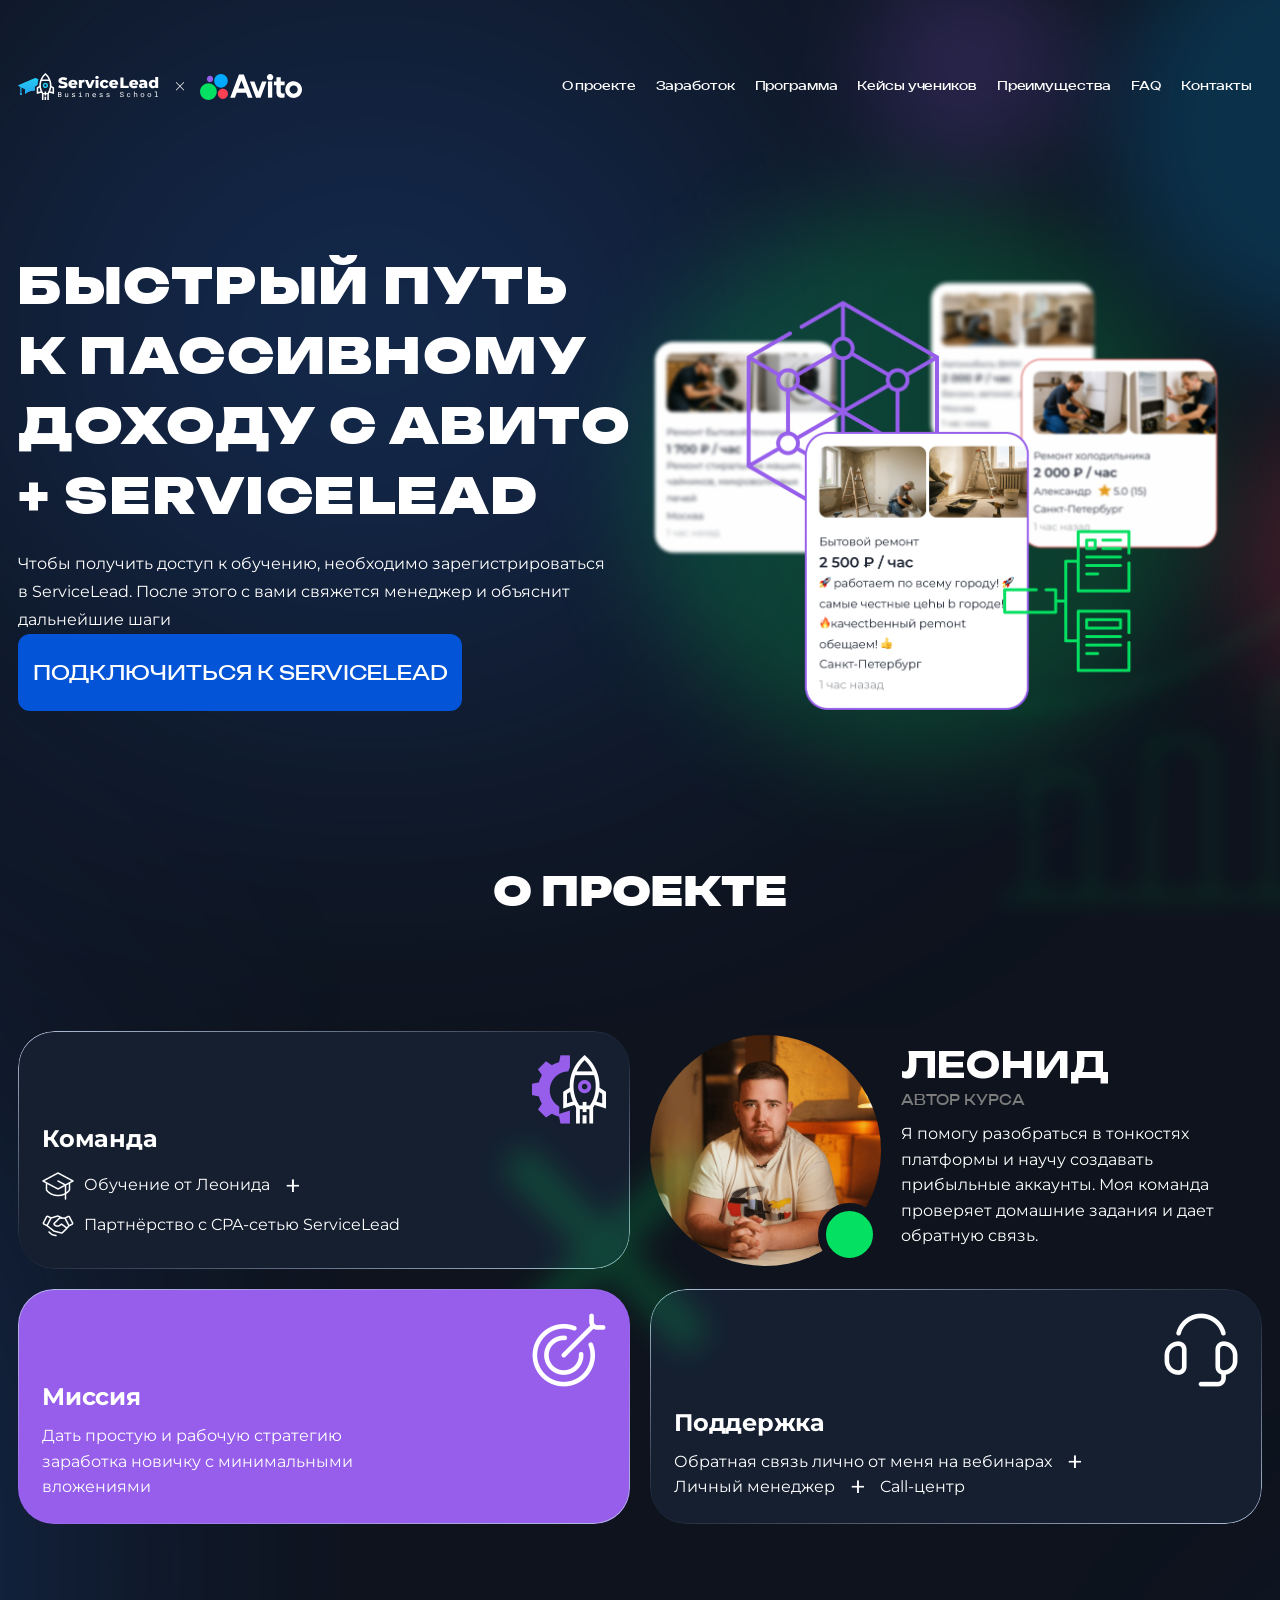
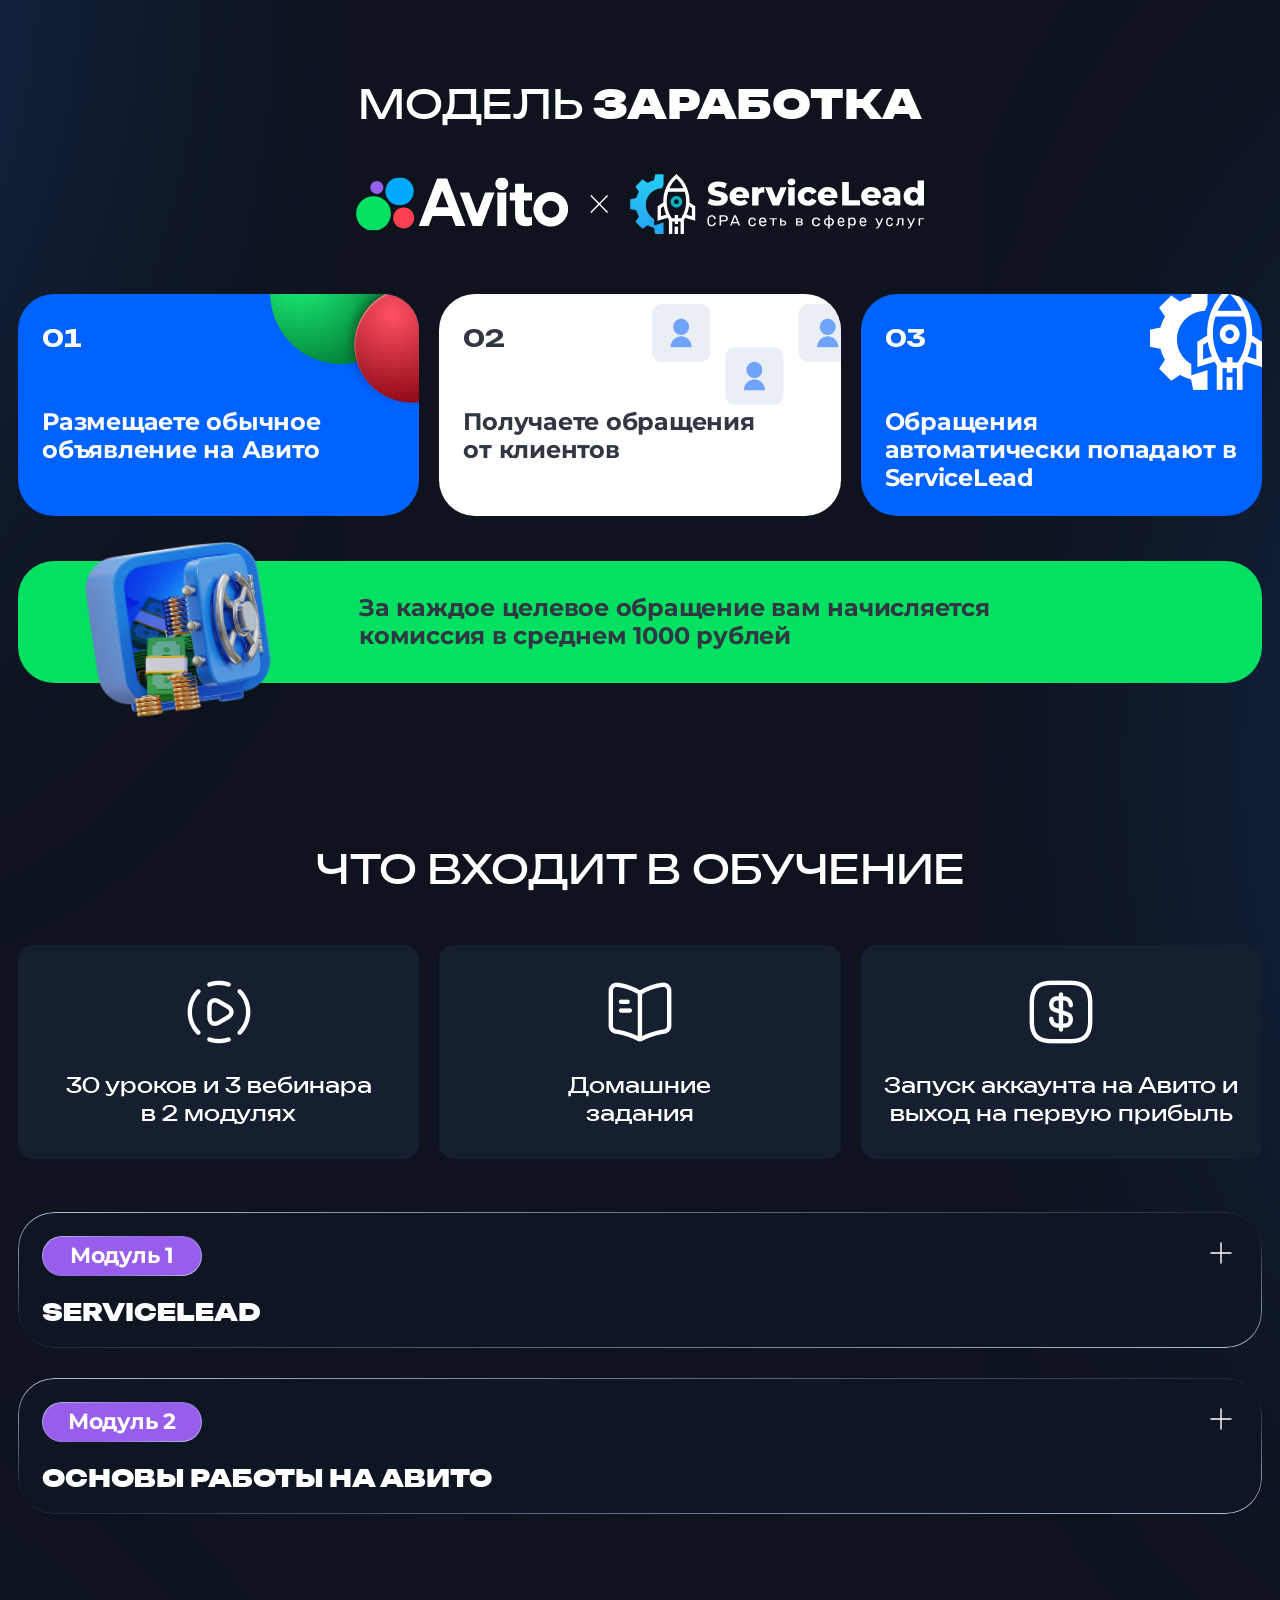
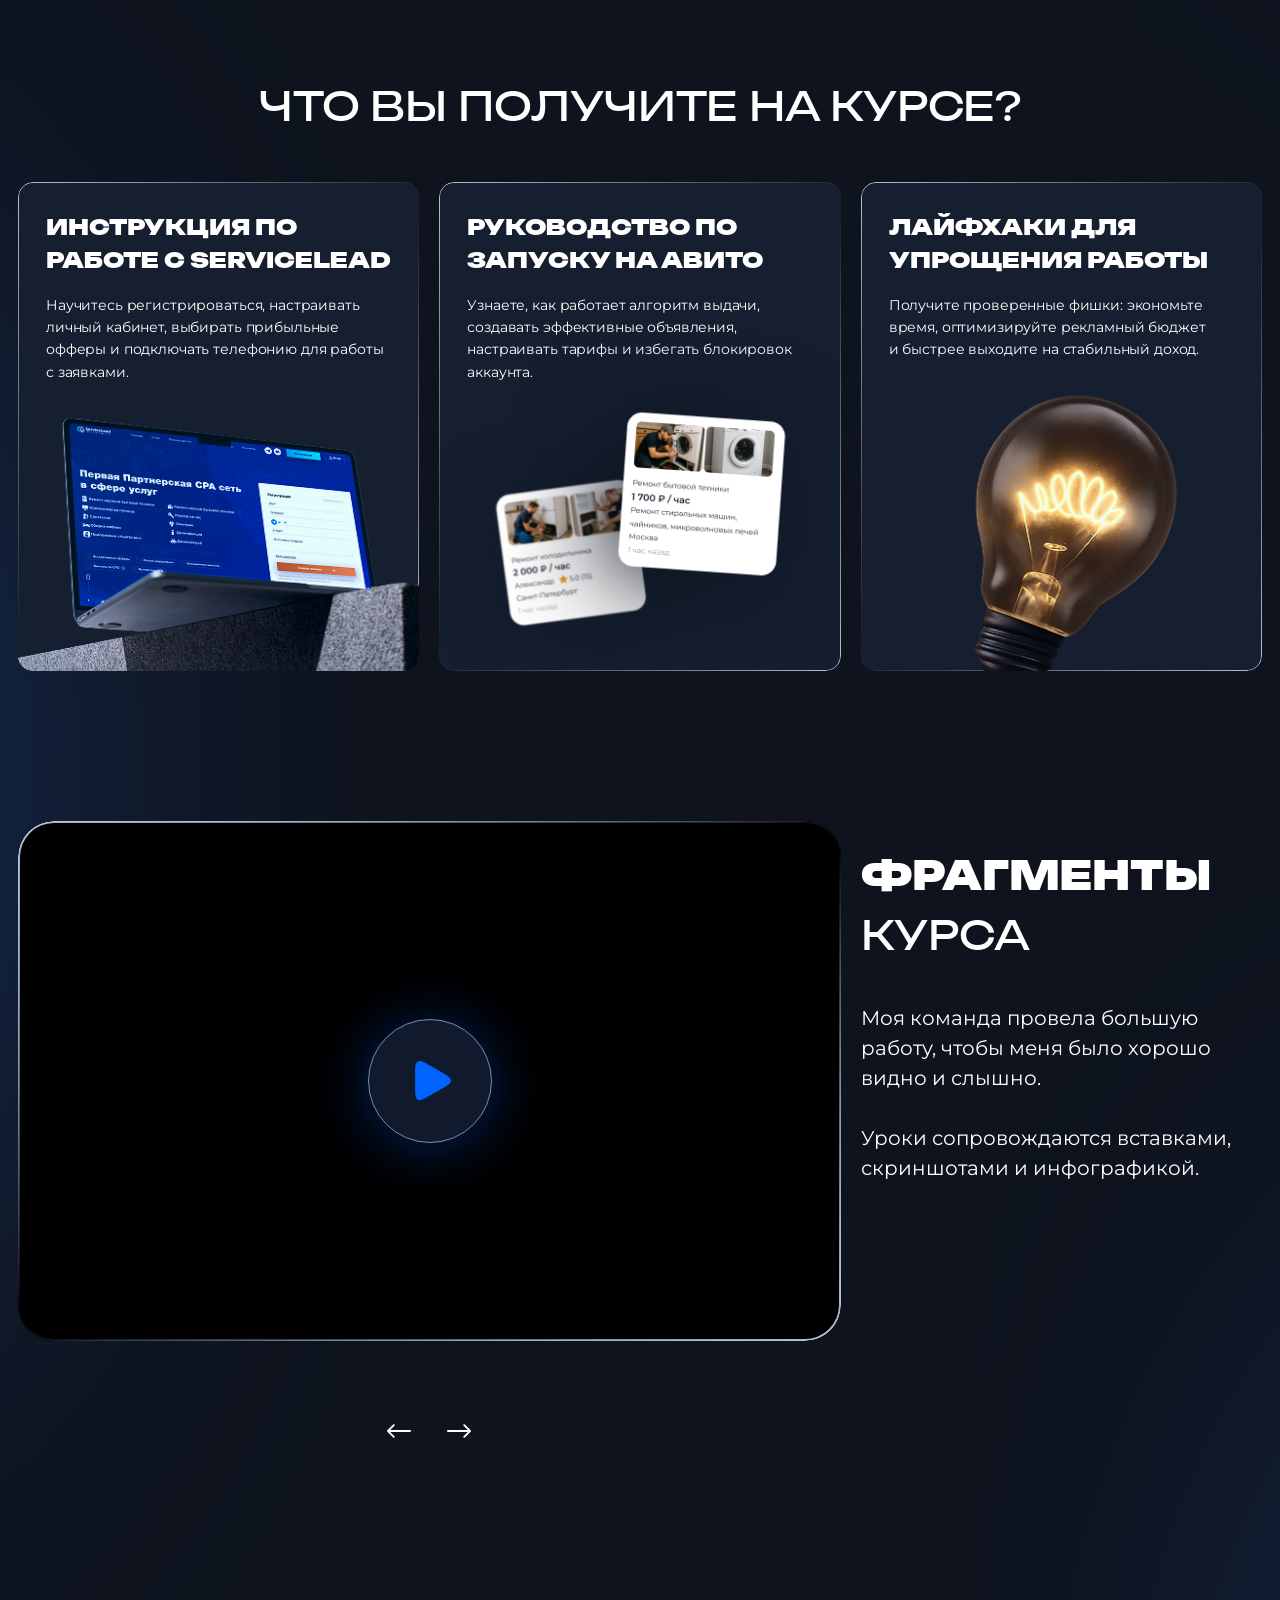
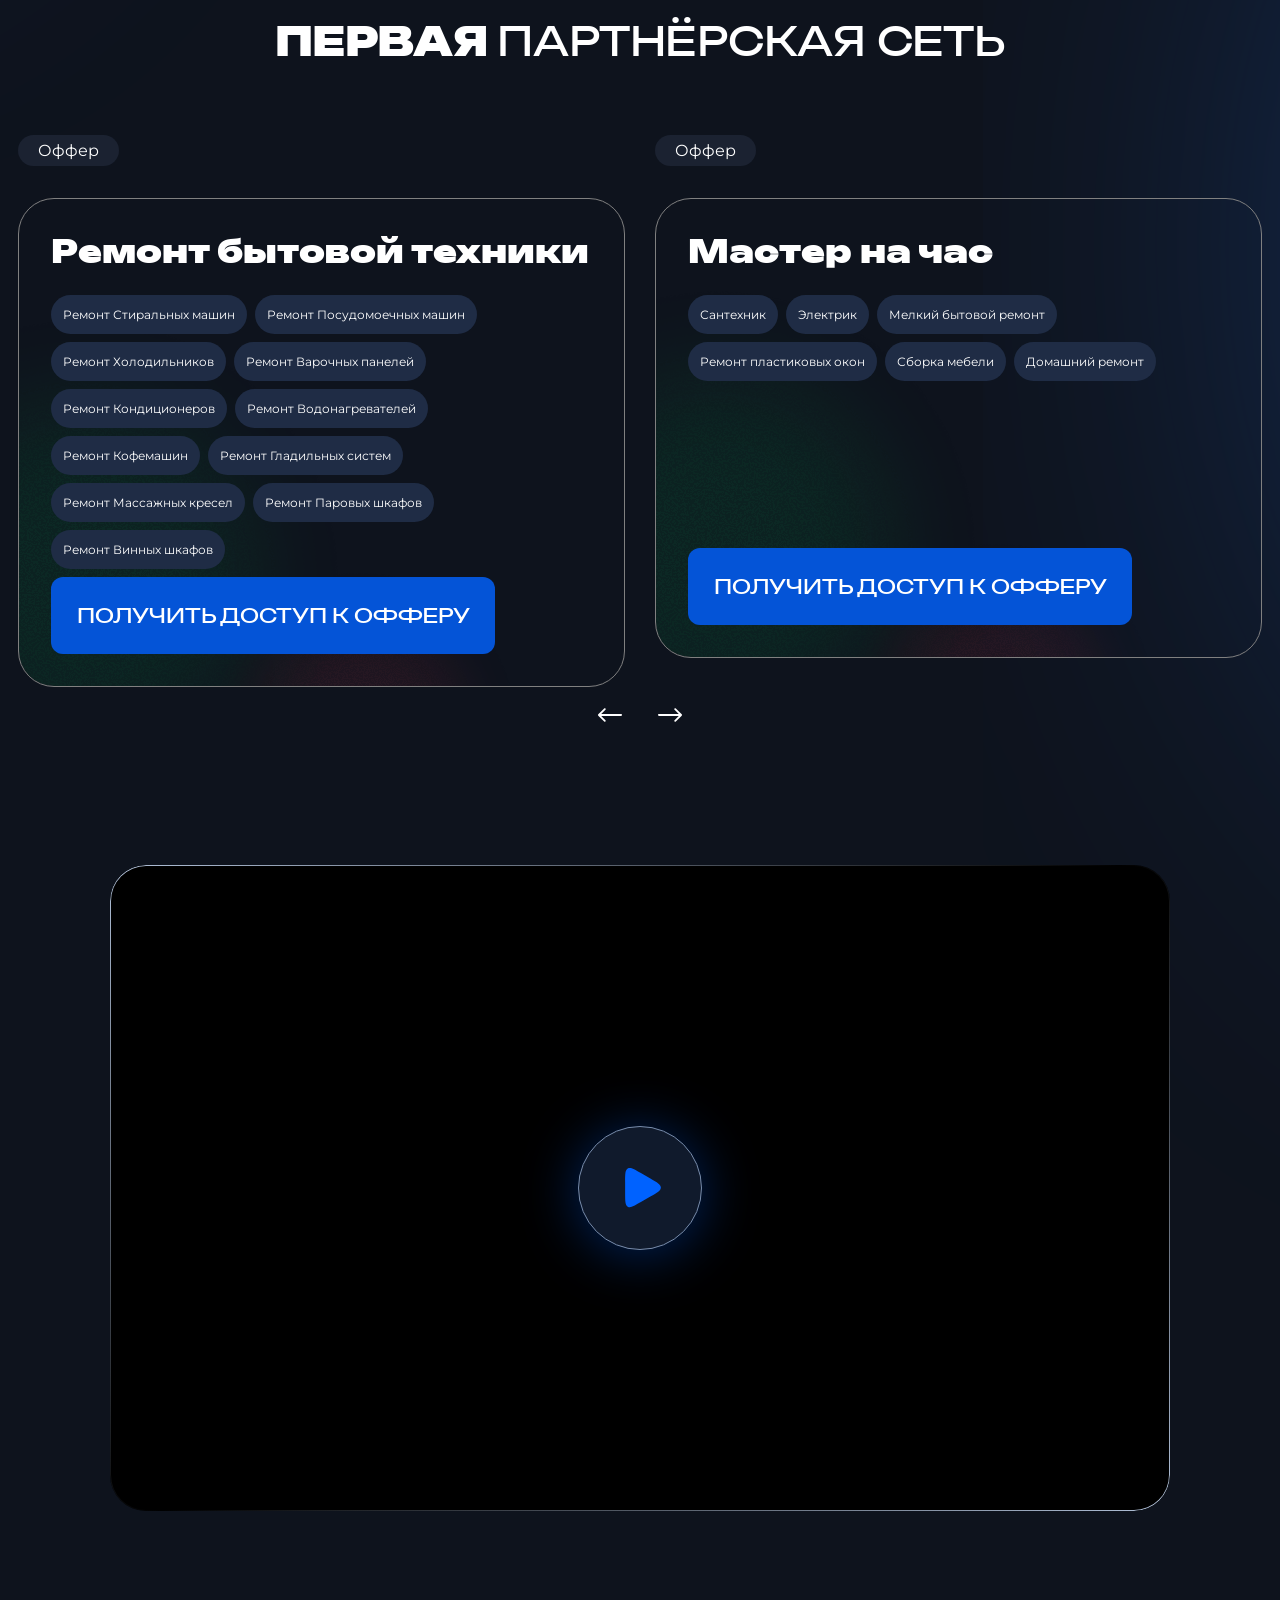
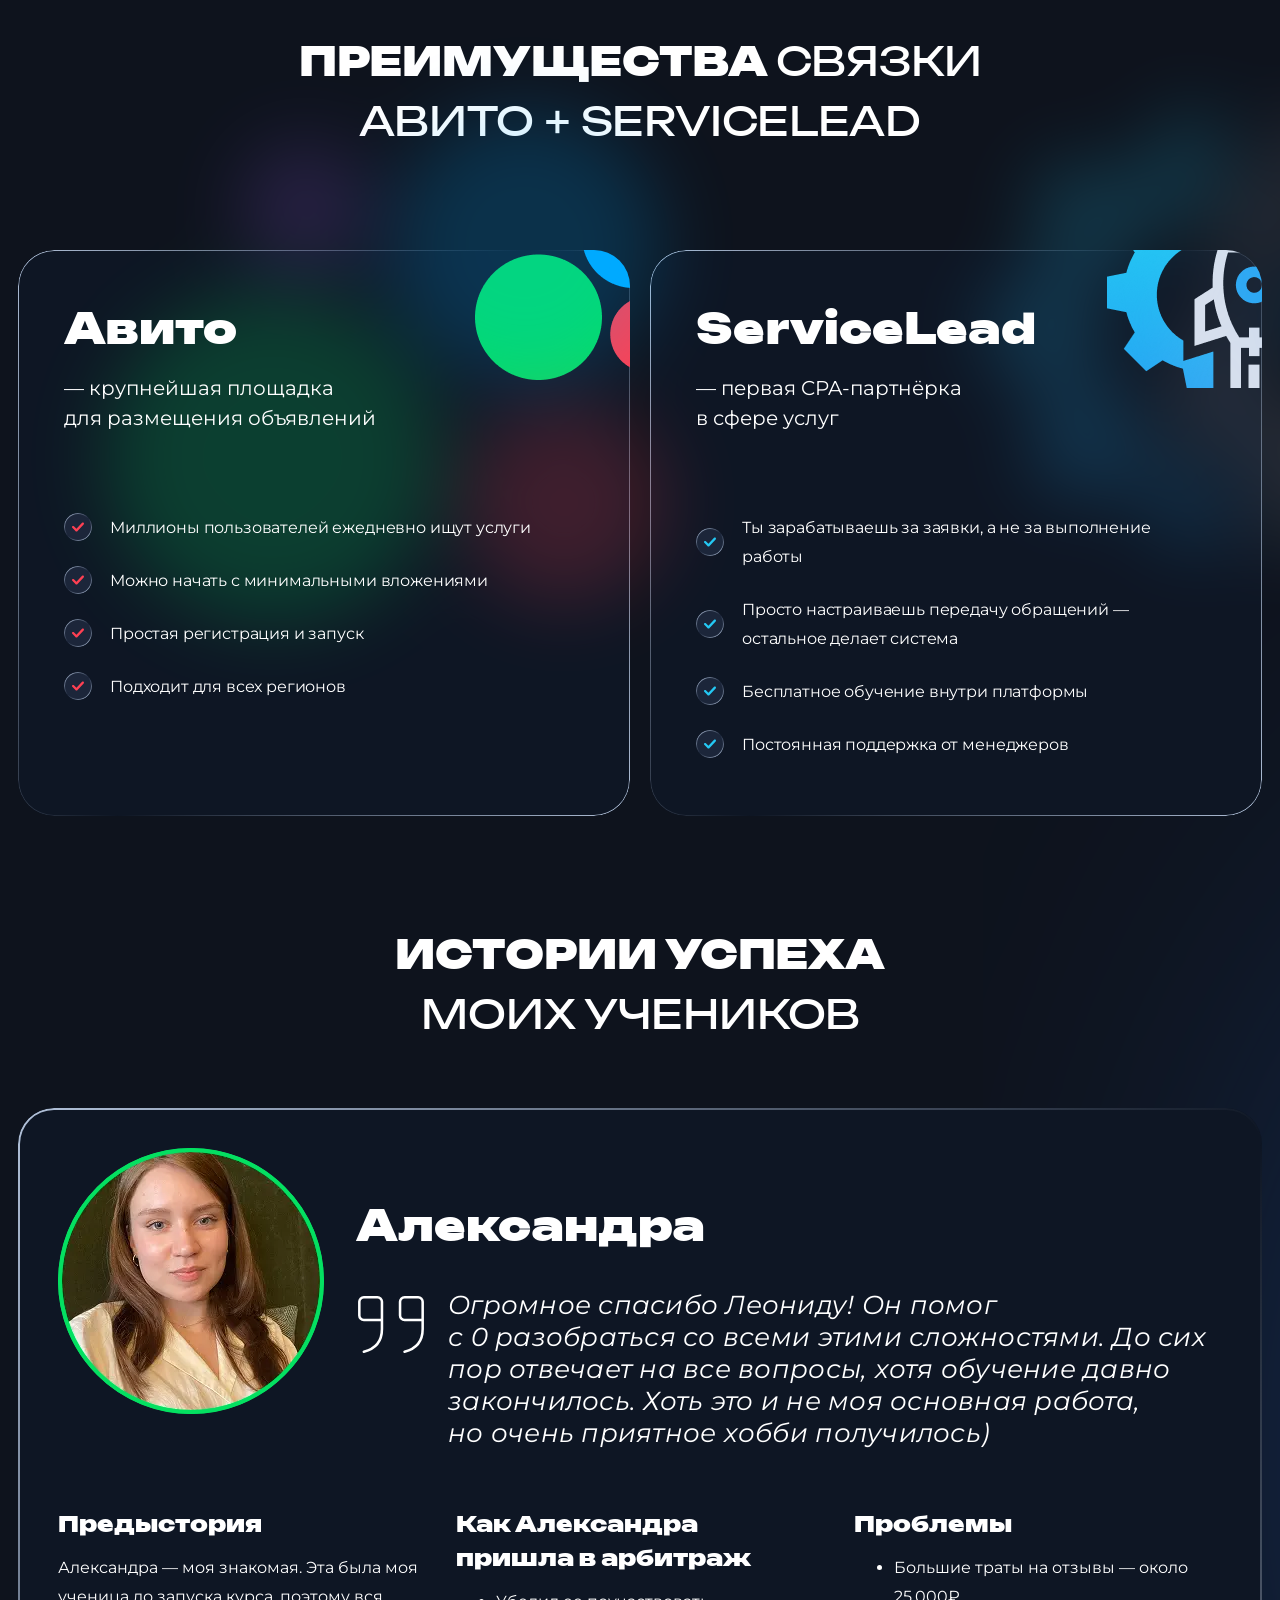
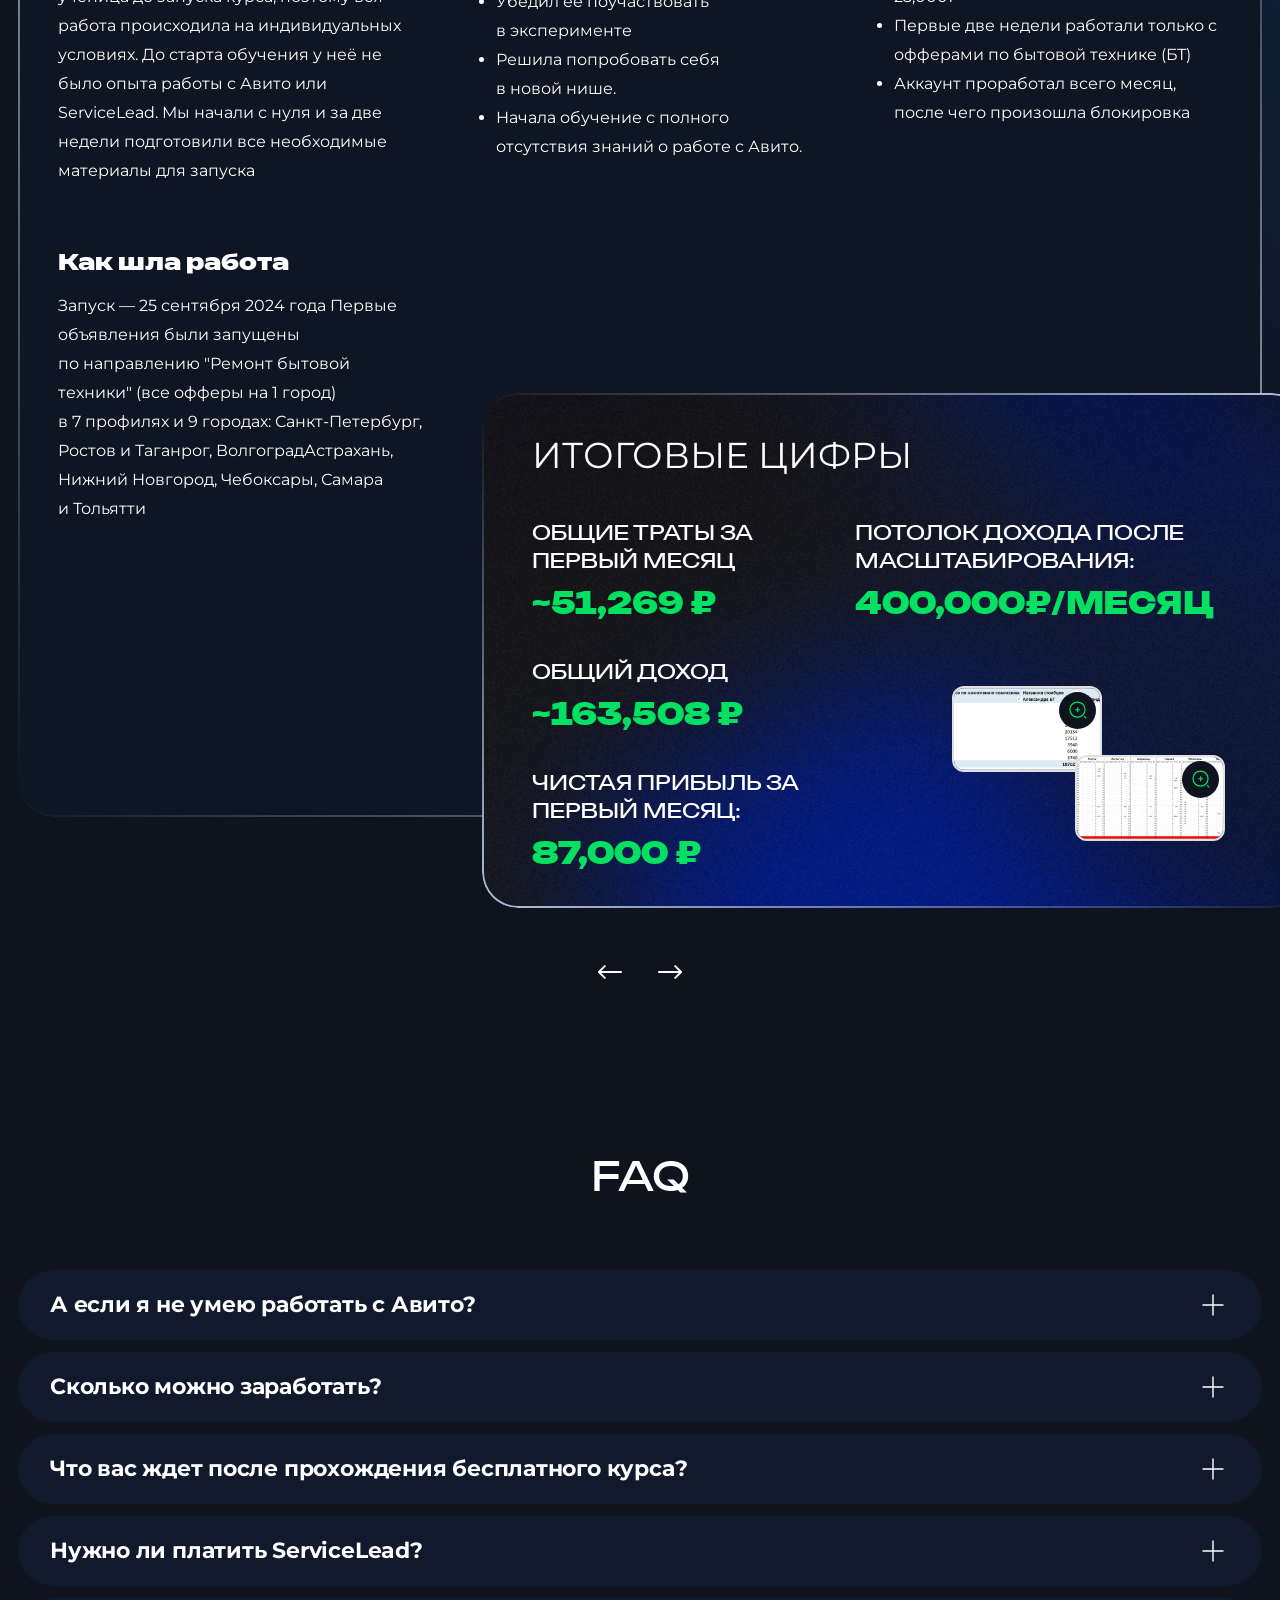
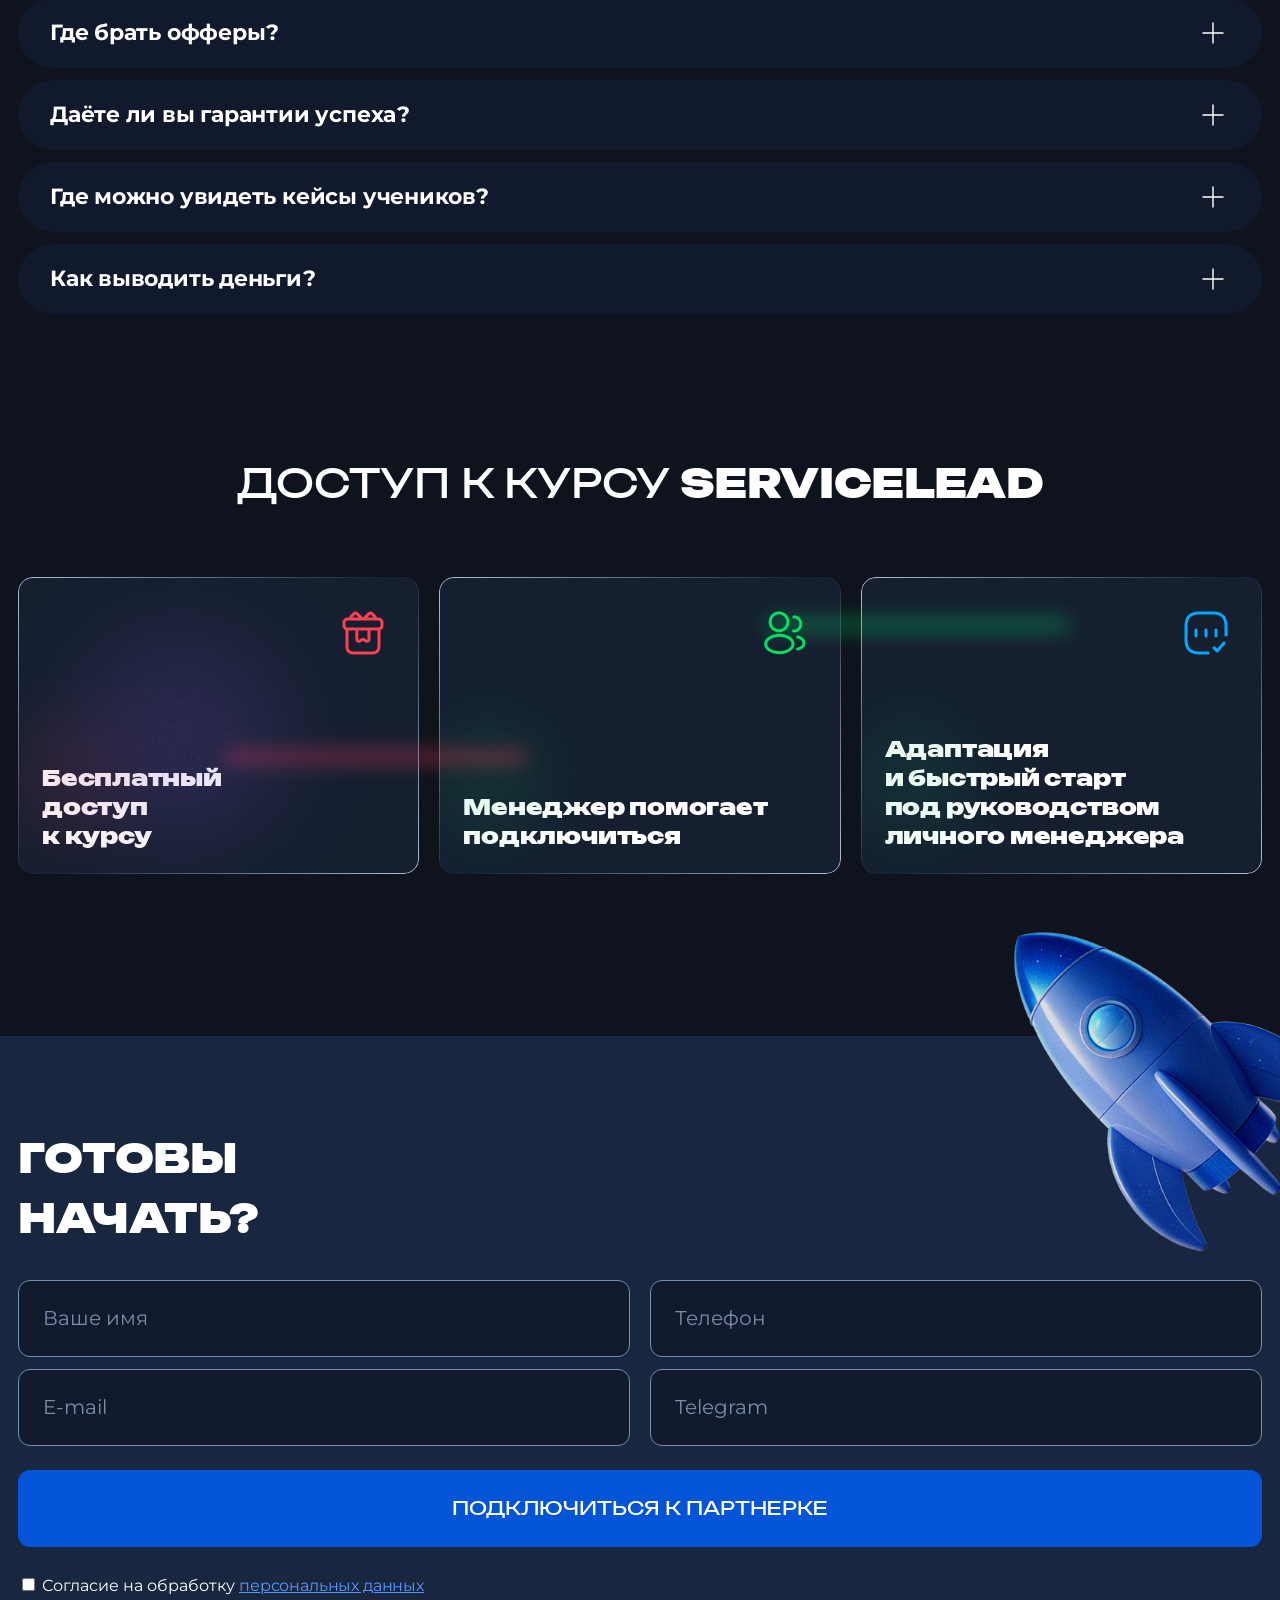
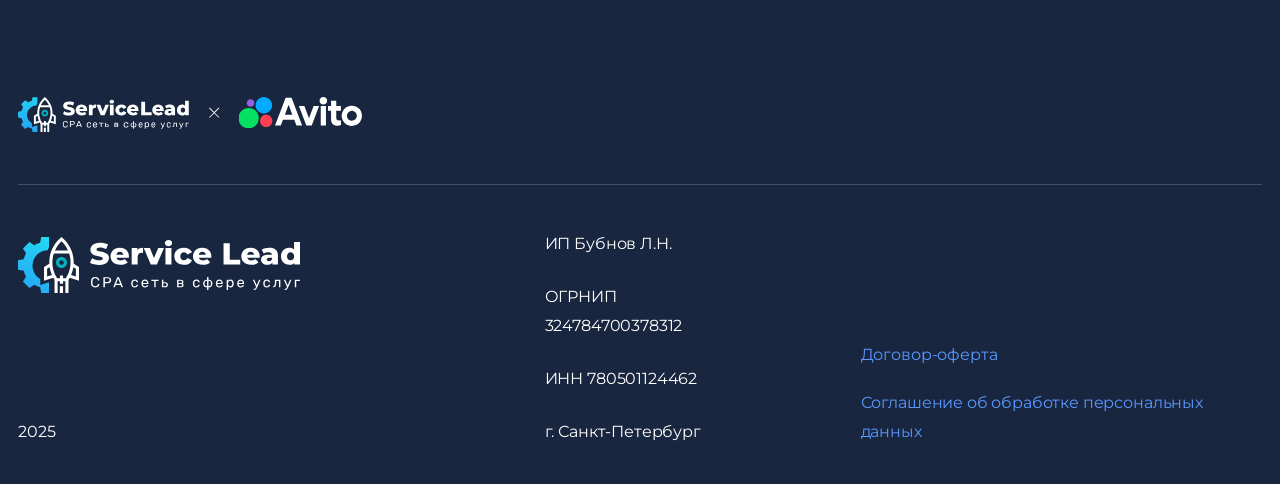
==== index.html @ e0eec571 "some" ====
<!DOCTYPE html><html lang="ru">
<head>
  <meta charset="UTF-8">
  <meta name="viewport" content="width=360, initial-scale=1">
  <title>Авитолог — курсы по продвижению на Авито</title>
  <meta name="description" content="Пройдя курсы авитолога, вы обучитесь всем инструментам для профессиональной настройки рекламного трафика через Авито для вашего бизнеса. Обучение специалистов по Авито с партнерами в сфере услуг СервисЛид научат вас с нуля создавать, настраивать и запускать прибыльные рекламные кампании. Начни зарабатывать на Авито уже сегодня с партнерской программой ServiceLead!">
  <link rel="preconnect" href="https://fonts.googleapis.com">
  <link rel="preconnect" href="https://fonts.gstatic.com" crossorigin>
  <link href="https://fonts.googleapis.com/css2?family=Montserrat:ital,wght@0,100..900;1,100..900&amp;display=swap" rel="stylesheet">
  <link rel="stylesheet" href="assets/css/vendor.css">
  <link rel="stylesheet" href="assets/css/new.css">
  <link rel="stylesheet" href="assets/css/style.css">
  <link rel="icon" type="image/png" href="assets/favicon/favicon-96x96.png" sizes="96x96">
  <link rel="icon" type="image/svg+xml" href="assets/favicon/favicon.svg">
  <link rel="shortcut icon" href="assets/favicon/favicon.ico">
  <link rel="apple-touch-icon" sizes="180x180" href="assets/favicon/apple-touch-icon.png">
  <meta name="apple-mobile-web-app-title" content="SL Avito">
  <link rel="manifest" href="assets/favicon/site.webmanifest">
</head><body>

<header class="header">	 
	<div class="content-wrap">
	<a class="header__logo" href="/">
		<img src="assets/images/logo.svg"/>
	</a>
	<div class="header__links hide-lg">
		<a class="header__link" href="#about">О проекте</a>
		<a class="header__link" href="#model">Заработок</a>
		<a class="header__link" href="#study">Программа</a>
		<a class="header__link" href="#cases">Кейсы учеников</a>
		<a class="header__link" href="#adv">Преимущества</a>
		<a class="header__link" href="#faq">FAQ</a>
		<a class="header__link" href="#contacts">Контакты</a>
	</div>

	<div class="header__menu-btn hide-xl show-lg-flex">
		<span></span><span></span><span></span>
	</div>
	</div>
</header>

<div class="page-wrap">
  <section class="section heroscreen">
    <div class="content-wrap">
      <div class="heroscreen__wrap">
          <div class="heroscreen__left">
            <h1 class="heroscreen__title">
              Быстрый путь к&nbsp;пассивному доходу&nbsp;с&nbsp;Авито +&nbsp;ServiceLead
            </h1>
            <div class="heroscreen__text">
              Чтобы получить доступ к&nbsp;обучению, необходимо зарегистрироваться в&nbsp;ServiceLead. 
              После этого с&nbsp;вами свяжется менеджер и&nbsp;объяснит дальнейшие&nbsp;шаги
            </div>	
			<a class="button cost__item-btn" href="#contacts">Подключиться к ServiceLead</a>
          </div>
        <div class="heroscreen__right hide-md">
          <img class="heroscreen__right__img" src="assets/images/hero/hero-avito-offers.png" alt="alt" />
        </div>

      </div>
    </div>
    <img class="heroscreen__blur hide-md" src="assets/images/bg-blur-1.svg" alt>
    <img class="heroscreen__avito-blur hide-md" src="assets/images/hero/hero-avito-circles.svg" alt=""/>
	<img class="heroscreen__diagram hide-md" src="assets/images/hero/hero-diagram.svg" alt=""/>
  </section>


	<section class="section about-project">
		<div class="content-wrap">
			<a class="anchor" id="about"></a>
			<h2 class="section__title centered"><span>о проекте</span></h2>
			<div class="about-project__grid">
				<div class="about-project__item bg-black">
					<div class="about-project__item-title">Команда</div>
					<div class="about-project-item__text-block about-project-item__text-block-1">
						<div class="about-project__item-icon">
							<img class="about-project__item-img" src="assets/images/about/about-study-icon-1.png" alt="">
						</div>
						<div class="about-project__item-text">Обучение от Леонида</div>
						<div class="about-project__item-plus">
							<img class="img" src="assets/images/about/about-icon-plus.png" alt="">
						</div>
					</div>
					<div class="about-project-item__text-block about-project-item__text-block-1">
						<img class="about-project__item-icon" src="assets/images/about/about-partner-icon-2.png" alt="">
						<div class="about-project__item-text">Партнёрство с CPA-сетью ServiceLead</div>
					</div>
					<img class="about-project__item-decor" src="assets/images/about/about-icon-1.png" alt="">
				</div>
				<div class="about-project__item--author">
					<div class="about-project-left">
						<div class="about-project-author__img">
							<img class="img" src="assets/images/about/about-author.png" alt="alt">
							<div class="about-project-author__green-circle"></div>
						</div>

						<div class="about-project-author__mobile">
							<div class="about-project-right__author-name">Леонид</div>
							<div class="about-project-right__author-subtitle">Автор курса</div>
						</div>
					</div>
					
					<div class="about-project-right">
						<div class="about-project-right__author-name hide-xs">Леонид</div>
						<div class="about-project-right__author-subtitle hide-xs">Автор курса</div>
						<div class="about-project__item-text">Я&nbsp;помогу разобраться в&nbsp;тонкостях платформы и&nbsp;научу создавать прибыльные аккаунты. Моя&nbsp;команда проверяет домашние задания и&nbsp;дает обратную связь.</div>
					</div>
				</div>
				<div class="about-project__item bg-purple">
					<div class="about-project__item-title ">Миссия</div>
					<div class="about-project__item-text">Дать простую и&nbsp;рабочую стратегию<br> заработка новичку с&nbsp;минимальными<br> вложениями</div>
					<img class="about-project__item-decor" src="assets/images/about/about-icon-2.png" alt="">
				</div>
				<div class="about-project__item bg-black">
					<div class="about-project__item-title">Поддержка</div>

					<div class="about-project-item__text-block">
						<div class="about-project__item-text">Обратная связь лично от меня на вебинарах</div>
						<div class="about-project__item-plus">
							<img class="img" src="assets/images/about/about-icon-plus.png" alt="">
						</div>
					</div>

					<div class="about-project-item__text-block">
						<div class="about-project__item-text">Личный менеджер</div>
						<div class="about-project__item-plus">
							<img class="img" src="assets/images/about/about-icon-plus.png" alt="">
						</div>
						<div class="about-project__item-text">Call-центр</div>
					</div>


					<img class="about-project__item-decor" src="assets/images/about/about-icon-3.png" alt="">
				</div>
					
			</div>
			<img class="about-project__decor hide-md show-xs" src="assets/images/about/decor-1-cross.svg" alt=""/>
		</div>
		<img class="about-project__blur hide-md" src="assets/images/bg-blur-2.svg" alt="">
	</section>


	<section class="section model">
		<div class="content-wrap">
			<a class="anchor" id="model"></a>
			<h2 class="section__title centered">Модель <span>заработка</h2>
			<div class="campaign__info">
				<img class="heroscreen__right__img" src="assets/images/logo/logo-model.svg" alt="alt" />
			</div>
			<div class="model__grid">
				<div class="model__item">
					<div class="model__item-num">01</div>
					<div class="model__item-title">Размещаете обычное объявление на&nbsp;Авито</div>
					<img class="model__item-decor model__item-decor-1" src="assets/images/model/icon-1.png" alt="alt">
				</div>
				<div class="model__item">
					<div class="model__item-num">02</div>
					<div class="model__item-title">Получаете обращения от&nbsp;клиентов</div>
					<img class="model__item-decor model__item-decor-2" src="assets/images/model/icon-2.png" alt="alt">
				</div>
				<div class="model__item">
					<div class="model__item-num">03</div>
					<div class="model__item-title">Обращения автоматически попадают&nbsp;в ServiceLead</div>
					<img class="model__item-decor model__item-decor-3" src="assets/images/model/icon-3.png" alt="alt">
				</div>
			</div>

			<div class="cost__discount">
				<div class="cost__discount-item">
					<img class="cost__discount-img" src="assets/images/cost-discount-safe.png" alt="alt">
					<div class="cost__discount-text"><span>За&nbsp;каждое целевое обращение вам начисляется комиссия в&nbsp;среднем 1000 рублей</div>
				</div>
			</div>
		</div>
		<img class="model__blur hide-md" src="assets/images/bg-blur-2.svg" alt="">
	</section>

	<section class="section study">
		<div class="content-wrap"><a class="anchor" id="study"></a>
		<h2 class="section__title centered">Что входит в обучение</h2>
		<div class="study-items">
			<div class="study-item">
				<img class="study-item__icon" src="assets/images/study/icon-1-play.png" alt="">
				<span class="study-item__text study-item__text-1">30&nbsp;уроков и 3&nbsp;вебинара в&nbsp;2&nbsp;модулях</span>
			</div>
			<div class="study-item">
				<img class="study-item__icon" src="assets/images/study/icon-2-book.png" alt="">
				<span class="study-item__text">Домашние <br>задания</span>
			</div>
			<div class="study-item">
				<img class="study-item__icon" src="assets/images/study/icon-3-dollar.png" alt="">
				<span class="study-item__text study-item__text-3">Запуск аккаунта на Авито и выход на первую прибыль</span>
			</div>
		</div>

		<div class="contents__module">
			<div class="contents__module-num">Модуль 1</div>
			<div class="contents__module-title">ServiceLead</div>
			<div class="contents__module-text">Модуль состоит из 5 уроков. Полный разбор функционала личного кабинета и настройка всех необходимых инструментов</div>
			<div class="contents__module-icon">
			<img class="icon plus" src="assets/images/faq/faq_close.svg">
			</div>
		</div>
		<div class="contents__module">
			<div class="contents__module-num">Модуль 2</div>
			<div class="contents__module-title">Основы работы на Авито</div>
			<div class="contents__module-text" style="display: none;">Модуль состоит из&nbsp;22&nbsp;уроков Разберем, как устроена платформа, алгоритмы поиска и&nbsp;выдачи, чтобы ваши объявления всегда были заметными.</div>
			<div class="contents__module-icon">
			<img class="icon plus" src="assets/images/faq/faq_close.svg">
			</div>
		</div>
	</section>

	<section class="section contents">
		<div class="content-wrap"><a class="anchor" id="contents"></a>
			<h2 class="section__title centered">Что вы получите на курсе?</h2>
			<div class="profit-items">
				<div class="profit-item">
					<div class="profit-item__title">Инструкция по <br>работе с&nbsp;ServiceLead</div>
					<div class="profit-item__text">Научитесь регистрироваться, настраивать личный кабинет, выбирать прибыльные офферы и&nbsp;подключать телефонию для работы с&nbsp;заявками.</div>
					<img class="profit-item__decor profit-item__decor-1" src="assets/images/profit/decor-1.png" alt="">
				</div>
				<div class="profit-item">
					<div class="profit-item__title">Руководство&nbsp;по запуску&nbsp;на&nbsp;Авито</div>
					<div class="profit-item__text">Узнаете, как работает алгоритм выдачи, создавать эффективные объявления, настраивать тарифы и&nbsp;избегать блокировок аккаунта.</div>
					<img class="profit-item__decor profit-item__decor-2" src="assets/images/profit/decor-2.png" alt="">
				</div>
				<div class="profit-item">
					<div class="profit-item__title">Лайфхаки для <br>упрощения работы</div>
					<div class="profit-item__text">Получите проверенные фишки: экономьте время, оптимизируйте рекламный бюджет и&nbsp;быстрее выходите на&nbsp;стабильный доход.</div>
					<img class="profit-item__decor profit-item__decor-3" src="assets/images/profit/decor-3.png" alt="">
				</div>
			</div>

			<div class="contents__frags-wrap">
				<div class="contents__frags-left">
					<div class="swiper contents__frags-slider">
						<div class="swiper-wrapper">
							<div class="swiper-slide contents__frags-item">
								<div class="about__video">
									<div class="about__video-inner">
										<div class="about__video-play">
											<img class="icon play" src="assets/images/play-video-icon-2.svg" alt="">
										</div>
										<iframe width="720" height="405" src="https://rutube.ru/play/embed/8b8e35c91c93dcba1bd054fbf74d7732/" frameBorder="0"></iframe>
									</div>
								</div>
							</div>
							<div class="swiper-slide contents__frags-item">
								<img src="assets/images/fragments/contents__frags-img-1.png" alt="">
							</div>
							<div class="swiper-slide contents__frags-item">
								<img src="assets/images/fragments/contents__frags-img-2.png" alt="">
							</div>
							<div class="swiper-slide contents__frags-item">
								<img src="assets/images/fragments/contents__frags-img-3.png" alt="">
							</div>
						</div>
						<div class="contents__frags-btns">
							<div class="contents__frags-btn l">
								<img class="icon arrow-l" src="assets/images/slider-arrow-left.svg" alt="">
							</div>
							<div class="contents__frags-btn r">
								<img class="icon arrow-r" src="assets/images/slider-arrow-left.svg" alt="">
							</div>
						</div>
					</div>
				</div>
				<div class="contents__frags-right">
					<div class="contents__frags-title"><span>Фрагменты</span> курса</div>
					<div class="contents__frags-text">Моя команда провела большую работу, чтобы меня было хорошо видно и слышно.<br><br> Уроки сопровождаются вставками, скриншотами и инфографикой.</div>
				</div>
			</div>
		</div>
		<img class="study__blur hide-md" src="assets/images/bg-blur-2.svg" alt="">
	</section>

	<section class="section partner">
		<div class="content-wrap"><a class="anchor" id="partner"></a>
			<h2 class="section__title centered"><span>Первая </span>партнёрская сеть</h2>
			<div class="partner__slider">
				<div class="partner-wrp-items swiper-wrapper">

					<div class="partner-item swiper-slide">
						<div class="partner-item-type">
							Оффер
						</div>
						<div class="partner-item-block">
							<div class="partner-item__title">
								Ремонт бытовой техники
							</div>
							<div class="partner-item__tags">
								<div class="partner-item__tag">Ремонт Стиральных машин</div>
								<div class="partner-item__tag">Ремонт Посудомоечных машин</div>
								<div class="partner-item__tag">Ремонт Холодильников</div>
								<div class="partner-item__tag">Ремонт Варочных панелей</div>
								<div class="partner-item__tag">Ремонт Кондиционеров</div>
								<div class="partner-item__tag">Ремонт Водонагревателей</div>
								<div class="partner-item__tag">Ремонт Кофемашин</div>
								<div class="partner-item__tag">Ремонт Гладильных систем</div>
								<div class="partner-item__tag">Ремонт Массажных кресел</div>
								<div class="partner-item__tag">Ремонт Паровых шкафов</div>
								<div class="partner-item__tag">Ремонт Винных шкафов</div>
							</div>
							<a class="button cost__item-btn" href="#contacts">Получить доступ к офферу</a>
							<img class="partner-item__decor partner-item__decor-1" src="assets/images/partner/decor-ellipse-1-red.svg" alt="">
							<img class="partner-item__decor partner-item__decor-2" src="assets/images/partner/decor-ellipse-2-green.svg" alt="">
						</div>
					</div>

					<div class="partner-item swiper-slide">
						<div class="partner-item-type">
							Оффер
						</div>
						<div class="partner-item-block">
							<div class="partner-item__title">
								Мастер на час
							</div>
							<div class="partner-item__tags">
								<div class="partner-item__tag">Сантехник</div>
								<div class="partner-item__tag">Электрик</div>
								<div class="partner-item__tag">Мелкий бытовой ремонт</div>
								<div class="partner-item__tag">Ремонт пластиковых окон</div>
								<div class="partner-item__tag">Сборка мебели</div>
								<div class="partner-item__tag">Домашний ремонт</div>
							</div>
							<a class="button cost__item-btn" href="#contacts">Получить доступ к офферу</a>
							<img class="partner-item__decor partner-item__decor-1" src="assets/images/partner/decor-ellipse-1-red.svg" alt="">
							<img class="partner-item__decor partner-item__decor-2" src="assets/images/partner/decor-ellipse-2-green.svg" alt="">
						</div>
					</div>

					<div class="partner-item swiper-slide">
						<div class="partner-item-type">
							Оффер
						</div>
						<div class="partner-item-block empty-tags">
							<div class="partner-item__title">
								Компьютерная помощь
							</div>
							<div class="partner-item__tags">
							</div>
							<a class="button cost__item-btn" href="#contacts">Получить доступ к офферу</a>
							<img class="partner-item__decor partner-item__decor-1" src="assets/images/partner/decor-ellipse-1-red.svg" alt="">
							<img class="partner-item__decor partner-item__decor-2" src="assets/images/partner/decor-ellipse-2-green.svg" alt="">
						</div>
					</div>

					<div class="partner-item swiper-slide">
						<div class="partner-item-type">
							Оффер
						</div>
						<div class="partner-item-block">
							<div class="partner-item__title">
								Ремонт бытовой техники
							</div>
							<div class="partner-item__tags">
								<div class="partner-item__tag">Ремонт Стиральных машин</div>
								<div class="partner-item__tag">Ремонт Посудомоечных машин</div>
								<div class="partner-item__tag">Ремонт Холодильников</div>
								<div class="partner-item__tag">Ремонт Варочных панелей</div>
								<div class="partner-item__tag">Ремонт Кондиционеров</div>
								<div class="partner-item__tag">Ремонт Водонагревателей</div>
								<div class="partner-item__tag">Ремонт Кофемашин</div>
								<div class="partner-item__tag">Ремонт Гладильных систем</div>
								<div class="partner-item__tag">Ремонт Массажных кресел</div>
								<div class="partner-item__tag">Ремонт Паровых шкафов</div>
								<div class="partner-item__tag">Ремонт Винных шкафов</div>
							</div>
							<a class="button cost__item-btn" href="#contacts">Получить доступ к офферу</a>
							<img class="partner-item__decor partner-item__decor-1" src="assets/images/partner/decor-ellipse-1-red.svg" alt="">
							<img class="partner-item__decor partner-item__decor-2" src="assets/images/partner/decor-ellipse-2-green.svg" alt="">
						</div>
					</div>

					<div class="partner-item swiper-slide">
						<div class="partner-item-type">
							Оффер
						</div>
						<div class="partner-item-block">
							<div class="partner-item__title">
								Мастер на час
							</div>
							<div class="partner-item__tags">
								<div class="partner-item__tag">Сантехник</div>
								<div class="partner-item__tag">Электрик</div>
								<div class="partner-item__tag">Мелкий бытовой ремонт</div>
								<div class="partner-item__tag">Ремонт пластиковых окон</div>
								<div class="partner-item__tag">Сборка мебели</div>
								<div class="partner-item__tag">Домашний ремонт</div>
							</div>
							<a class="button cost__item-btn" href="#contacts">Получить доступ к офферу</a>
							<img class="partner-item__decor partner-item__decor-1" src="assets/images/partner/decor-ellipse-1-red.svg" alt="">
							<img class="partner-item__decor partner-item__decor-2" src="assets/images/partner/decor-ellipse-2-green.svg" alt="">
						</div>
					</div>

					<div class="partner-item swiper-slide">
						<div class="partner-item-type">
							Оффер
						</div>
						<div class="partner-item-block empty-tags">
							<div class="partner-item__title">
								Компьютерная помощь
							</div>
							<div class="partner-item__tags">
							</div>
							<a class="button cost__item-btn" href="#contacts">Получить доступ к офферу</a>
							<img class="partner-item__decor partner-item__decor-1" src="assets/images/partner/decor-ellipse-1-red.svg" alt="">
							<img class="partner-item__decor partner-item__decor-2" src="assets/images/partner/decor-ellipse-2-green.svg" alt="">
						</div>
					</div>
				</div>
			</div>

			<div class="partner__slider-btns">
				<div class="partner__slider-btn l swiper-button-disabled" tabindex="-1" role="button" aria-label="Previous slide" aria-controls="swiper-wrapper-9ce7094fd34e1082a" aria-disabled="true">
					<img class="icon arrow-l" src="assets/images/slider-arrow-left.svg" alt="">
				</div>
				<div class="partner__slider-btn r" tabindex="0" role="button" aria-label="Next slide" aria-controls="swiper-wrapper-9ce7094fd34e1082a" aria-disabled="false">
					<img class="icon arrow-r" src="assets/images/slider-arrow-left.svg" alt="">
				</div>
			</div>

			<div class="partner-video">
				<div class="partner-video-item partner__video-inner">
					<div class="partner__video-play">
						<img class="icon play" src="assets/images/play-video-icon-2.svg" alt="">
					</div>
					<iframe class="partner-video-item__frame" src="https://vkvideo.ru/video_ext.php?oid=-145462687&id=456239344&hd=2&autoplay=1" allow="encrypted-media; fullscreen; picture-in-picture; screen-wake-lock;" frameborder="0" allowfullscreen></iframe>
				</div>
			</div>
		</div>
		<img class="partner__blur hide-md" src="assets/images/bg-blur-2.svg" alt="">
	</section>

	<section class="section adv">
		<div class="content-wrap"><a class="anchor" id="adv"></a>
			<h2 class="section__title centered">
				<span>Преимущества </span>связки<br> 
				Авито + ServiceLead
			</h2>
			  
			<div class="adv__info-wrap">
				<div class="adv__info-item">
					<div class="adv__info-title">Авито</div>
					<div class="adv__info-subtitle">— крупнейшая площадка <br>для размещения объявлений</div>
					<div class="adv__info-text">
						<div class="contents__info-icon">
							<img class="icon x" src="assets/images/adv/check-mark--red.svg" alt="">
						</div>
						Миллионы пользователей ежедневно ищут услуги
					</div>
					<div class="adv__info-text">
						<div class="contents__info-icon">
							<img class="icon x" src="assets/images/adv/check-mark--red.svg" alt="">
						</div>
						Можно начать с минимальными вложениями
					</div>
					<div class="adv__info-text">
						<div class="contents__info-icon">
							<img class="icon x" src="assets/images/adv/check-mark--red.svg" alt="">
						</div>
						Простая регистрация и запуск
					</div>
					<div class="adv__info-text">
						<div class="contents__info-icon">
							<img class="icon x" src="assets/images/adv/check-mark--red.svg" alt="">
						</div>
						Подходит для всех регионов
					</div>
					<img class="contents__info-img" src="assets/images/adv/decor-1.png" alt="">
				</div>
				<div class="adv__info-item">
					<div class="adv__info-title">ServiceLead</div>
					<div class="adv__info-subtitle">— первая CPA-партнёрка <br>в сфере услуг</div>
					<div class="adv__info-text">
						<div class="contents__info-icon">
							<img class="icon x" src="assets/images/adv/check-mark--blue.svg" alt="">
						</div>Ты зарабатываешь за заявки, а не за выполнение работы
					</div>
					<div class="adv__info-text">
						<div class="contents__info-icon">
							<img class="icon x" src="assets/images/adv/check-mark--blue.svg" alt="">
						</div>Просто настраиваешь передачу обращений — остальное делает система
					</div>
					<div class="adv__info-text">
						<div class="contents__info-icon">
							<img class="icon x" src="assets/images/adv/check-mark--blue.svg" alt="">
						</div>Бесплатное обучение внутри платформы
					</div>
					<div class="adv__info-text">
						<div class="contents__info-icon">
							<img class="icon x" src="assets/images/adv/check-mark--blue.svg" alt="">
						</div>Постоянная поддержка от менеджеров
					</div>
					<img class="contents__info-img" src="assets/images/adv/decor-2.png" alt="">
				</div>
			</div>
      <img class="adv__info-decor adv__info-decor-1 hide-md" src="assets/images/adv/adv-avito-decor.svg" alt=""> 
			<img class="adv__info-decor adv__info-decor-2 hide-md" src="assets/images/adv/adv-settings-decor.svg" alt="">
		</div>
	</section>

	<section class="section cases">
		<div class="content-wrap">
			<a class="anchor" id="cases"></a>
			<h2 class="section__title centered"><span>Истории успеха</span><br> моих учеников</h2>
			<div class="swiper cases__slider swiper-initialized swiper-horizontal swiper-autoheight swiper-backface-hidden">
				<div class="swiper-wrapper">

				<div class="swiper-slide cases__item swiper-slide-active" role="group" aria-label="1 / 6" style="width: 1276px; margin-right: 150px;">
					<div class="cases__item-head">
					<div class="cases__item-img">
						<picture class="cases__img-1">
							<source srcset="assets/images/students/cases__img-1.webp" type="image/webp">
							<source srcset="assets/images/students/cases__img-1.png" type="image/png">
							<img src="assets/images/students/cases__img-1.png" alt="alt">
						</picture>
					</div>
					<div class="cases__item-right">
						<div class="cases__item-name">Александра</div>
						<div class="cases__item-quote">
						<img class="icon quote" src="assets/images/students/quote.svg" alt="alt">
						Огромное спасибо Леониду! Он&nbsp;помог с&nbsp;0&nbsp;разобраться со&nbsp;всеми этими сложностями. До&nbsp;сих пор отвечает на&nbsp;все вопросы, хотя обучение давно закончилось. Хоть это и&nbsp;не&nbsp;моя основная работа, но&nbsp;очень приятное хобби получилось)
						</div>
					</div>
					</div>
					<div class="cases__item-columns">
					<div class="cases__column">
						<div class="cases__column-title">Предыстория</div>
						<div class="cases__column-text">Александра — моя знакомая. Эта была моя ученица до запуска курса, поэтому вся работа происходила на индивидуальных условиях. До старта обучения у неё не было опыта работы с Авито или ServiceLead. Мы начали с нуля и за две недели подготовили все необходимые материалы для запуска</div>
					</div>
					<div class="cases__column">
						<div class="cases__column-title">Как Александра <br>пришла в&nbsp;арбитраж</div>
						<div class="cases__column-text">
						<ul>
							<li>Убедил ее&nbsp;поучаствовать в&nbsp;эксперименте</li>
							<li>Решила попробовать себя в&nbsp;новой&nbsp;нише.</li>
							<li>Начала обучение с&nbsp;полного отсутствия знаний о&nbsp;работе с&nbsp;Авито.</li>
						</ul>
						</div>
					</div>
					<div class="cases__column">
						<div class="cases__column-title">Проблемы</div>
						<div class="cases__column-text">
						<ul>
							<li>Большие траты на отзывы — около 25,000₽</li>
							<li>Первые две недели работали только с офферами по бытовой технике (БТ)</li>
							<li>Аккаунт проработал всего месяц, после чего произошла блокировка</li>
						</ul>
						</div>
					</div>
					<div class="cases__column">
						<div class="cases__column-title">Как шла работа</div>
						<div class="cases__column-text">
							Запуск&nbsp;— 25&nbsp;сентября 2024 года Первые объявления были запущены по&nbsp;направлению "Ремонт бытовой техники" (все офферы на&nbsp;1&nbsp;город) в&nbsp;7&nbsp;профилях и&nbsp;9&nbsp;городах:
							Санкт-Петербург, Ростов и&nbsp;Таганрог, ВолгоградАстрахань, Нижний Новгород, Чебоксары, Самара и&nbsp;Тольятти
						</div>
					</div>
					</div>
					<div class="cases__total">
					<div class="cases__total-title">ИТОГОВЫЕ ЦИФРЫ</div>
					<div class="cases__total-item">
						<div class="cases__total-subtitle">Общие траты за первый месяц</div>
						<div class="cases__total-amount">~51,269 ₽</div>
					</div>
					<div class="cases__total-item">
						<div class="cases__total-subtitle">Общий доход</div>
						<div class="cases__total-amount">~163,508 ₽</div>
					</div>
					<div class="cases__total-item">
						<div class="cases__total-subtitle">Чистая прибыль за первый месяц:</div>
						<div class="cases__total-amount">87,000 ₽</div>
					</div>
					<div class="cases__total-item">
						<div class="cases__total-subtitle">Потолок дохода после масштабирования:</div>
						<div class="cases__total-amount">400,000₽/месяц</div>
					</div>
					<div class="cases__total-images">
						<a class="cases__total-image" href="assets/images/students/cases__total-img-1-1.png" data-fancybox="case-1">
							<picture class="cases__total-img-1-1">
								<source srcset="assets/images/students/cases__total-img-1-1.webp" type="image/webp">
								<source srcset="assets/images/students/cases__total-img-1-1.png" type="image/png">
								<img src="assets/images/students/cases__total-img-1-1.png" alt="alt">
							</picture>
							<div class="cases__total-zoom">
								<img class="icon zoom" src="assets/images/students/search-zoom-in.svg" alt="alt">
							</div>
						</a>
						<a class="cases__total-image" href="assets/images/students/cases__total-img-1-2.png" data-fancybox="case-1">
							<picture class="cases__total-img-1-2">
								<source srcset="assets/images/students/cases__total-img-1-2.webp" type="image/webp">
								<source srcset="assets/images/students/cases__total-img-1-2.png" type="image/png">
								<img src="assets/images/students/cases__total-img-1-2.png" alt="alt">
							</picture>
							<div class="cases__total-zoom">
								<img class="icon zoom" src="assets/images/students/search-zoom-in.svg" alt="alt">
							</div>
						</a>
						</div>
					</div>
				</div>
				<div class="swiper-slide cases__item" role="group" aria-label="5 / 6" style="width: 1276px; margin-right: 150px;">
					<div class="cases__item-head">
					<div class="cases__item-img">
						<picture class="cases__img-2">
							<source srcset="assets/images/students/cases__img-2.webp" type="image/webp">
							<source srcset="assets/images/students/cases__img-2.png" type="image/png">
							<img src="assets/images/students/cases__img-2.png" alt="alt">
						</picture>
					</div>
					<div class="cases__item-right">
						<div class="cases__item-name">Роман</div>
							<div class="cases__item-quote">
							<img class="icon quote" src="assets/images/students/quote.svg" alt="alt">
							Отдельно хочу отметить поддержку Леонида&nbsp;&mdash; он&nbsp;всегда на&nbsp;связи, отвечает на&nbsp;любые вопросы и&nbsp;реально помогает разобраться как с&nbsp;Авито, так и&nbsp;с&nbsp;партнёркой.
						</div>
					</div>
					</div>
					<div class="cases__item-columns">
					<div class="cases__column">
						<div class="cases__column-title">Предыстория</div>
						<div class="cases__column-text">До обучения у Леонида работал с партнёркой Сервислид около 3 месяцев, используя свой личный аккаунт Авито. За это время успел разобраться в базовых принципах залива, но всё равно оставались пробелы в знаниях, которые мешали стабильно расти</div>
					</div>
					<div class="cases__column">
						<div class="cases__column-title">Как Роман пришел в&nbsp;арбитраж?</div>
						<div class="cases__column-text">Начал искать обучение по арбитражу трафика через Авито, но попадались в основном курсы авитологов. Даже купил один, но результата не было совсем – пользы для арбитражника там не оказалось</div>
					</div>
					<div class="cases__column">
						<div class="cases__column-title"></div>
						<div class="cases__column-text"></div>
					</div>
					<div class="cases__column">
						<div class="cases__column-title">Проблемы</div>
						<div class="cases__column-text">Главная проблема, с которой я сталкивался – блокировки аккаунтов. За 3 месяца работы у меня заблокировали три верифицированных аккаунта, что сильно тормозило процесс. Каждый раз приходилось их восстанавливать, теряя время и деньги. Пока похвастаться результатами не могу, но работу не останавливаю и уверен, что скоро всё пойдёт лучше</div>
					</div>
					</div>
					<div class="cases__total">
					<div class="cases__total-title">ИТОГОВЫЕ ЦИФРЫ</div>
					<div class="cases__total-item">
						<div class="cases__total-subtitle">Траты</div>
						<div class="cases__total-amount">60-70% <span>от оборота</span></div>
					</div>
					<div class="cases__total-item">
						<div class="cases__total-subtitle">Выручка</div>
						<div class="cases__total-amount">143,241 ₽</div>
					</div>
					<div class="cases__total-item">
						<div class="cases__total-subtitle">Чистая прибыль</div>
						<div class="cases__total-amount">~ 55,000 ₽</div>
					</div>
					<div class="cases__total-images">
						<a class="cases__total-image" href="assets/images/students/cases__total-img-2-1.png" data-fancybox="case-5">
						<picture class="cases__total-img-5-1">
							<source srcset="assets/images/students/cases__total-img-2-1.webp" type="image/webp">
							<source srcset="assets/images/students/cases__total-img-2-1.png" type="image/png"><img src="assets/images/students/cases__total-img-2-1.png" alt="alt">
						</picture>
						<div class="cases__total-zoom">
							<img class="icon zoom" src="assets/images/students/search-zoom-in.svg" alt="alt">
						</div></a><a class="cases__total-image" href="assets/images/students/cases__total-img-2-2.png" data-fancybox="case-5">
						<picture class="cases__total-img-5-2">
							<source srcset="assets/images/students/cases__total-img-2-2.webp" type="image/webp">
							<source srcset="assets/images/students/cases__total-img-2-2.png" type="image/png"><img src="assets/images/students/cases__total-img-2-2.png" alt="alt">
						</picture>
						<div class="cases__total-zoom">
							<img class="icon zoom" src="assets/images/students/search-zoom-in.svg" alt="alt">
						</div></a><a class="cases__total-image" href="assets/images/students/cases__total-img-2-3.png" data-fancybox="case-5">
						<picture class="cases__total-img-5-3">
							<source srcset="assets/images/students/cases__total-img-2-3.webp" type="image/webp">
							<source srcset="assets/images/students/cases__total-img-2-3.png" type="image/png"><img src="assets/images/students/cases__total-img-2-3.png" alt="alt">
						</picture>
						<div class="cases__total-zoom">
							<img class="icon zoom" src="assets/images/students/search-zoom-in.svg" alt="alt">
						</div></a><a class="cases__total-image" href="assets/images/students/cases__total-img-2-4.png" data-fancybox="case-5">
						<picture class="cases__total-img-5-4">
							<source srcset="assets/images/students/cases__total-img-2-4.webp" type="image/webp">
							<source srcset="assets/images/students/cases__total-img-2-4.png" type="image/png"><img src="assets/images/students/cases__total-img-2-4.png" alt="alt">
						</picture>
						<div class="cases__total-zoom">
							<img class="icon zoom" src="assets/images/students/search-zoom-in.svg" alt="alt">
						</div></a></div>
					</div>
				</div>
				<div class="swiper-slide cases__item" role="group" aria-label="4 / 6" style="width: 1276px; margin-right: 150px;">
					<div class="cases__item-head">
					<div class="cases__item-img">
						<picture class="cases__img-3">
							<source srcset="assets/images/students/cases__img-3.webp" type="image/webp">
							<source srcset="assets/images/students/cases__img-3.png" type="image/png">
							<img src="assets/images/students/cases__img-3.png" alt="alt">
						</picture>
					</div>
					<div class="cases__item-right">
						<div class="cases__item-name">Максим</div>
						<div class="cases__item-quote">
						<img class="icon quote" src="assets/images/students/quote.svg" alt="alt">
						Леонид , привет . Хотел сказать тебе спасибо за подсказки , за информацию на канале . Очень много полезного рассказываешь бесплатно . Начал работать 12 дней назад уже получаются не плохие результаты. Вообщем я должник
						</div>
					</div>
					</div>
					<div class="cases__item-columns">
					<div class="cases__column">
						<div class="cases__column-title">Предыстория</div>
						<div class="cases__column-text">Максим — мой ученик, который совмещает основную работу в сфере международной логистики с дополнительным заработком на Авито. До знакомства со мной он уже пробовал работать на платформе, занимаясь перепродажей вещей и ища способы увеличить свой доход</div>
					</div>
					<div class="cases__column">
						<div class="cases__column-title">Как шла работа</div>
						<div class="cases__column-text">Запуск 19 января 2025 года. Максим бесплатно опубликовал объявления на все города ServiceLead в оффере "Ремонт пластиковых окон". Постепенно объявления набирали свой оборот и уже в первую неделю вышли в плюс. Чуть позже запустил дополнительный оффер "Электрик" и в&nbsp;день ему стало приходить комиссии на 10 000 в&nbsp;день</div>
					</div>
					<div class="cases__column">
						<div class="cases__column-title">Проблемы</div>
						<div class="cases__column-text">Максим совсем не работал с рейтингом, что в дальнейшем привело его к проблеме после появления первых негативных отзывов</div>
					</div>
					<div class="cases__column">
						<div class="cases__column-title">Как Максим нашел меня</div>
						<div class="cases__column-text">Осенью 2024 года он наткнулся на стрим со мной на YouTube-канале ServiceLead и подписался на мой Telegram-канал. Вдохновившись моими экспериментами, Максим решил попробовать повторить их. Он начал с оффера "Ремонт пластиковых окон" , используя тариф "Оплата за просмотры"</div>
					</div>
					</div>
					<div class="cases__total">
					<div class="cases__total-title">ИТОГОВЫЕ ЦИФРЫ</div>
					<div class="cases__total-item">
						<div class="cases__total-subtitle">Траты</div>
						<div class="cases__total-amount">~120,000 ₽</div>
					</div>
					<div class="cases__total-item">
						<div class="cases__total-subtitle">Общий доход</div>
						<div class="cases__total-amount">270,990 ₽</div>
					</div>
					<div class="cases__total-item">
						<div class="cases__total-subtitle">Чистая прибыль</div>
						<div class="cases__total-amount">~150,000 ₽</div>
					</div>
					<div class="cases__total-images"><a class="cases__total-image" href="assets/images/students/cases__total-img-4-1.png" data-fancybox="case-4">
						<picture class="cases__total-img-4-1">
							<source srcset="assets/images/students/cases__total-img-4-1.webp" type="image/webp">
							<source srcset="assets/images/students/cases__total-img-4-1.png" type="image/png"><img src="assets/images/students/cases__total-img-4-1.png" alt="alt">
						</picture>
						<div class="cases__total-zoom">
							<img class="icon zoom" src="assets/images/students/search-zoom-in.svg" alt="alt">
						</div></a><a class="cases__total-image" href="assets/images/students/cases__total-img-4-2.png" data-fancybox="case-4">
						<picture class="cases__total-img-4-2">
							<source srcset="assets/images/students/cases__total-img-4-2.webp" type="image/webp">
							<source srcset="assets/images/students/cases__total-img-4-2.png" type="image/png"><img src="assets/images/cases__total-img-4-2.png" alt="alt">
						</picture>
						<div class="cases__total-zoom">
							<img class="icon zoom" src="assets/images/students/search-zoom-in.svg" alt="alt">
						</div></a></div>
					</div>
				</div>
				<div class="swiper-slide cases__item swiper-slide-next" role="group" aria-label="2 / 6" style="width: 1276px; margin-right: 150px;">
					<div class="cases__item-head">
					<div class="cases__item-img">
						<picture class="cases__img-4">
							<source srcset="assets/images/students/cases__img-4.webp" type="image/webp">
							<source srcset="assets/images/students/cases__img-4.png" type="image/png">
							<img src="assets/images/students/cases__img-4.png" alt="alt">
						</picture>
					</div>
					<div class="cases__item-right">
						<div class="cases__item-name">Дмитрий (1 поток)</div>
						<div class="cases__item-quote">
						<img class="icon quote" src="assets/images/students/quote.svg" alt="alt">
						На курсе было все доступно и разобрано, не осталось никаких незакрытых вопросов. Наоборот, я взял для себя много полезного и нашел способы улучшить свою работу. Рад, что обратил внимание на этот курс и купил его. Спасибо Леониду за поддержку и качественное обучение!
						</div>
					</div>
					</div>
					<div class="cases__item-columns">
					<div class="cases__column">
						<div class="cases__column-title">Предыстория</div>
						<div class="cases__column-text">С Сервислидом знаком уже 1,5-2 года. В начале своего пути приходилось собирать по крупицам, не было такой возможности комплексно обучиться азам Авито: от начала создания аккаунта до получения прибыли в партнерке.</div>
					</div>
					<div class="cases__column">
						<div class="cases__column-title">Итоги</div>
						<div class="cases__column-text">После анонса курса и его прохождения появилось понимание как дальше продолжать правильно заливать, а так же выявил свои ошибки, которые ранее совершал. За это спасибо Леониду!</div>
					</div>
					<div class="cases__column">
						<div class="cases__column-title"></div>
						<div class="cases__column-text"></div>
					</div>
					<div class="cases__column">
						<div class="cases__column-title">Проблемы</div>
						<div class="cases__column-text">В октябре 2024 года столкнулся с проблемой: Авито перевело аккаунты услуг на Тариф за просмотры. На тот момент этот тариф слабо работал, по факту был слив бюджета. Временно была приостановка рекламы.</div>
					</div>
					</div>
					<div class="cases__total">
					<div class="cases__total-title">ИТОГОВЫЕ ЦИФРЫ за 3 месяца</div>
					<div class="cases__total-item">
						<div class="cases__total-subtitle">Траты</div>
						<div class="cases__total-amount">47,795 ₽</div>
					</div>
					<div class="cases__total-item">
						<div class="cases__total-subtitle">Выручка</div>
						<div class="cases__total-amount">114,875 ₽</div>
					</div>
					<div class="cases__total-item">
						<div class="cases__total-subtitle">Чистая прибыль</div>
						<div class="cases__total-amount">67,080 ₽</div>
					</div>
					<div class="cases__total-images"><a class="cases__total-image" href="assets/images/students/cases__total-img-4-1.png" data-fancybox="case-2">
						<picture class="cases__total-img-2-1">
							<source srcset="assets/images/students/cases__total-img-4-1.webp" type="image/webp">
							<source srcset="assets/images/students/cases__total-img-4-1.png" type="image/png"><img src="assets/images/cases__total-img-4-1.png" alt="alt">
						</picture>
						<div class="cases__total-zoom">
							<img class="icon zoom" src="assets/images/students/search-zoom-in.svg" alt="alt">
						</div></a></div>
					</div>
				</div>
				<div class="swiper-slide cases__item" role="group" aria-label="6 / 6" style="width: 1276px; margin-right: 150px;">
					<div class="cases__item-head">
					<div class="cases__item-img">
						<picture class="cases__img-5">
							<source srcset="assets/images/students/cases__img-5.webp" type="image/webp">
							<source srcset="assets/images/students/cases__img-5.png" type="image/png">
							<img src="assets/images/students/cases__img-5.png" alt="alt">
						</picture>
					</div>
					<div class="cases__item-right">
						<div class="cases__item-name">Сергей</div>
						<div class="cases__item-quote">
							<img class="icon quote" src="assets/images/students/quote.svg" alt="alt">
							На курсе было все доступно и разобрано, не осталось никаких незакрытых вопросов. Наоборот, я взял для себя много полезного и нашел способы улучшить свою работу. Рад, что обратил внимание на этот курс и купил его. Спасибо Леониду за поддержку и качественное обучение!
						</div>
					</div>
					</div>
					<div class="cases__item-columns">
					<div class="cases__column">
						<div class="cases__column-title">Предыстория</div>
						<div class="cases__column-text">
						Сергей запустился в районе 10 декабря, но в течение недели не повезло — его аккаунт был заблокирован. Это стало неожиданностью и работа полностью остановилась.<br>
						До Нового года мы добивались разблокировки и только к 1 января аккаунт был разблокирован. Но результаты, как это часто бывает после таких ситуаций, были не лучшими.<br>
						Однако Сергей продолжил работать и постепенно раскручивает свой аккаунт.
						</div>
					</div>
					<div class="cases__column">
						<div class="cases__column-title"></div>
						<div class="cases__column-text">
						</div>
					</div>
					<div class="cases__column">
						<div class="cases__column-title"></div>
						<div class="cases__column-text"></div>
					</div>
					</div>
					<div class="cases__total">
					<div class="cases__total-title">ИТОГОВЫЕ ЦИФРЫ за 3 месяца</div>
					<div class="cases__total-item">
						<div class="cases__total-subtitle">Общие траты</div>
						<div class="cases__total-amount">29,546 ₽</div>
					</div>
					<div class="cases__total-item">
						<div class="cases__total-subtitle">Общий доход</div>
						<div class="cases__total-amount">142,040 ₽</div>
					</div>
					<div class="cases__total-item">
						<div class="cases__total-subtitle">Чистая прибыль</div>
						<div class="cases__total-amount">67,080 ₽</div>
					</div>
					<div class="cases__total-images"><a class="cases__total-image" href="assets/images/students/cases__total-img-5-1.png" data-fancybox="case-6">
						<picture class="cases__total-img-6-1">
							<source srcset="assets/images/students/cases__total-img-5-1.webp" type="image/webp">
							<source srcset="assets/images/students/cases__total-img-5-1.png" type="image/png"><img src="assets/images/students/cases__total-img-5-1.png" alt="alt">
						</picture>
						<div class="cases__total-zoom">
							<img class="icon zoom" src="assets/images/students/search-zoom-in.svg" alt="alt">
						</div></a><a class="cases__total-image" href="assets/images/students/cases__total-img-5-2.png" data-fancybox="case-6">
						<picture class="cases__total-img-6-2">
							<source srcset="assets/images/students/cases__total-img-5-2.webp" type="image/webp">
							<source srcset="assets/images/students/cases__total-img-5-2.png" type="image/png"><img src="assets/images/students/cases__total-img-5-2.png" alt="alt">
						</picture>
						<div class="cases__total-zoom">
							<img class="icon zoom" src="assets/images/students/search-zoom-in.svg" alt="alt">
						</div></a><a class="cases__total-image" href="assets/images/students/cases__total-img-5-3.png" data-fancybox="case-6">
						<picture class="cases__total-img-6-3">
							<source srcset="assets/images/students/cases__total-img-5-3.webp" type="image/webp">
							<source srcset="assets/images/students/cases__total-img-5-3.png" type="image/png"><img src="assets/images/students/cases__total-img-5-3.png" alt="alt">
						</picture>
						<div class="cases__total-zoom">
							<img class="icon zoom" src="assets/images/students/search-zoom-in.svg" alt="alt">
						</div></a><a class="cases__total-image" href="assets/images/students/cases__total-img-5-4.png" data-fancybox="case-6">
						<picture class="cases__total-img-6-4">
							<source srcset="assets/images/students/cases__total-img-5-4.webp" type="image/webp">
							<source srcset="assets/images/students/cases__total-img-5-4.png" type="image/png"><img src="assets/images/students/cases__total-img-5-4.png" alt="alt">
						</picture>
						<div class="cases__total-zoom">
							<img class="icon zoom" src="assets/images/students/search-zoom-in.svg" alt="alt">
						</div></a></div>
					</div>
				</div>
			</div>
			<span class="swiper-notification" aria-live="assertive" aria-atomic="true"></span></div>
			<div class="cases__slider-btns hide-sm">
				<div class="cases__slider-btn l swiper-button-disabled" tabindex="-1" role="button" aria-label="Previous slide" aria-controls="swiper-wrapper-9ce7094fd34e1082a" aria-disabled="true">
					<img class="icon arrow-l" src="assets/images/slider-arrow-left.svg" alt="">
				</div>
				<div class="cases__slider-btn r" tabindex="0" role="button" aria-label="Next slide" aria-controls="swiper-wrapper-9ce7094fd34e1082a" aria-disabled="false">
					<img class="icon arrow-r" src="assets/images/slider-arrow-left.svg" alt="">
				</div>
			</div>
		</div>
		<img class="cases__blur hide-md" src="assets/images/bg-blur-2.svg" alt="">
	</section>



	<section class="section faq">
		<div class="content-wrap">
			<a class="anchor" id="faq"></a>
			<h2 class="section__title centered">FAQ</h2>
			<div class="faq__item">
				<div class="faq__item-title">А если я не умею работать с Авито?</div>
				<div class="faq__item-text">
					Да, курс специально разработан как для новичков, так и&nbsp;для тех, кто уже имеет опыт работы на&nbsp;Авито. Главное требование&nbsp;&mdash; наличие компьютера и&nbsp;возраст от&nbsp;18&nbsp;лет. Все материалы курса построены таким образом, чтобы даже начинающие пользователи могли легко разобраться и&nbsp;успешно применить полученные знания на&nbsp;практике.
				</div>
				<img class="icon plus" src="assets/images/faq/faq_close.svg">
			</div>
			<div class="faq__item">
				<div class="faq__item-title">Сколько можно заработать?</div>
				<div class="faq__item-text">
					В&nbsp;начале вы&nbsp;выходите на&nbsp;доход от&nbsp;30&nbsp;тысяч. Уже к&nbsp;первому&mdash;второму месяцу многие спокойно достигают 150&nbsp;тысяч, а&nbsp;дальше горизонты расширяются&nbsp;&mdash; доход может вырасти и&nbsp;до&nbsp;500 тысяч и&nbsp;выше. 
					Даже без опыта вы&nbsp;сможете стартовать на&nbsp;бесплатном курсе, быстро выйти на&nbsp;первые деньги и&nbsp;шаг за&nbsp;шагом масштабировать результаты.
				</div>
				<img class="icon plus" src="assets/images/faq/faq_close.svg">
			</div>
			<div class="faq__item">
				<div class="faq__item-title">Что вас ждет после прохождения бесплатного курса?</div>
				<div class="faq__item-text">
					У&nbsp;вас будет уже полностью рабочий аккаунт на&nbsp;Авито, который приносит вам прибыль ежедневно.
					Дальше все зависит от&nbsp;вас: если вы&nbsp;решите масштабироваться дальше , то&nbsp;вполне можно выйти на&nbsp;заработок в&nbsp;100-200 тысяч рублей в&nbsp;течение 2-3&nbsp;месяцев. 
					На&nbsp;такие цифры мои учебники выходит при моем наставничестве.
				</div>
				<img class="icon plus" src="assets/images/faq/faq_close.svg">
			</div>
			<div class="faq__item">
				<div class="faq__item-title">Нужно ли платить ServiceLead?</div>
				<div class="faq__item-text">
					Нет, не нужно — ServiceLead предоставляет такую возможность.
				</div>
				<img class="icon plus" src="assets/images/faq/faq_close.svg">
			</div>
			<div class="faq__item">
				<div class="faq__item-title">Где брать офферы?</div>
				<div class="faq__item-text">
					Полную информацию об&nbsp;офферах вы&nbsp;получите на&nbsp;этом бесплатном обучении. Уже в&nbsp;первом модуле вы&nbsp;узнаете, какие направления и&nbsp;офферы существуют и&nbsp;чем они отличаются друг от&nbsp;друга.
				</div>
				<img class="icon plus" src="assets/images/faq/faq_close.svg">
			</div>
			<div class="faq__item">
				<div class="faq__item-title">Даёте ли вы гарантии успеха?</div>
				<div class="faq__item-text">Формальных гарантий мы не предоставляем, так как успех на 70% зависит от ваших действий. Однако Леонид работает с каждым учеником до достижения результата, особенно если возникают сложности или форс-мажорные ситуации.</div>
				<img class="icon plus" src="assets/images/faq/faq_close.svg">
			</div>
			<div class="faq__item">
				<div class="faq__item-title">Где можно увидеть кейсы учеников?</div>
				<div class="faq__item-text">Если требуются кейсы учеников, то пишите в личные сообщения <a href="https://t.me/MaoleD" target="_blank">@MaoleD</a>. Леонид отправит все кейсы и расскажет, как и что делали ученики, чтобы достигнуть этих результатов. Лучший пример за последнее время - это 87 тысяч чистой прибыли в первый месяц!</div>
				<img class="icon plus" src="assets/images/faq/faq_close.svg">
			</div>
			<div class="faq__item">
				<div class="faq__item-title">Как выводить деньги?</div>
				<div class="faq__item-text">
					Денежные средства исправно поступают на&nbsp;предоставленные реквизиты каждую неделю. Ограничений по&nbsp;выводу нет.
				</div>
				<img class="icon plus" src="assets/images/faq/faq_close.svg">
			</div>
		</div>
	</section>

	<section class="section start">
		<div class="content-wrap">
			<a class="anchor" id="start"></a>
			<h2 class="section__title centered">Доступ к курсу <span>servicelead</span></h2>
			<div class="start__info"> 
				<div class="start__info-item">
					<div class="start__info-text">Бесплатный <br>доступ <br> к&nbsp;курсу </div>
					<img class="start__info-icon" src="assets/images/access/access-decor-1.png" alt="">
					<img class="start__info-decor-inner-circle" src="assets/images/access/access-circle-1-red.svg" alt="">
				</div>
				<div class="start__info-item">
					<div class="start__info-text">Менеджер помогает <br>подключиться</div>
					<img class="start__info-icon" src="assets/images/access/access-decor-2.png" alt="">
					<img class="start__info-decor-inner-circle" src="assets/images/access/access-circle-2-green.svg" alt="">
				</div>
				<div class="start__info-item">
					<div class="start__info-text">Адаптация и&nbsp;быстрый&nbsp;старт под&nbsp;руководством личного&nbsp;менеджера</div>
					<img class="start__info-icon" src="assets/images/access/access-decor-3.png" alt="">
					<img class="start__info-decor-inner-circle" src="assets/images/access/access-circle-3-green.svg" alt="">
				</div>
				<img class="start__info-decor-line start__info-decor-line-1" src="assets/images/access/access-line-1-red.svg" alt="">
				<img class="start__info-decor-line start__info-decor-line-2" src="assets/images/access/access-line-2-green.svg" alt="">
				<img class="start__info-decor-circle" src="assets/images/access/access-circle-0-red.svg" alt="">
			</div>
		</div>
	</section>

</div>
<footer class="footer">
  <div class="content-wrap">
	<a class="anchor" id="contacts"></a>
    <div class="footer__top">
      <div class="footer__column">
        <div class="footer__title">Готовы <br class="show-sm"> начать?</div>

		<div class="footer__form">
			<div class="form-content">
				<div class="form-content-left">
					<input type="text" maxlength="60" class="f-input" placeholder="Ваше имя">
					<input type="email" maxlength="60" class="f-input" placeholder="E-mail">
				</div>
				<div class="form-content-right">
					<input type="tel" maxlength="60" class="f-input" placeholder="Телефон">
					<input type="text" maxlength="60" class="f-input" placeholder="Telegram">
				</div>
			</div>
			<div>
				<button class="button f-btn button-md btn-success">Подключиться к партнерке</button>
			</div>
			<div class="global-confirm-checkbox-block confirm-rules-checkbox">
				<label><input class="global-confirm-checkbox" type="checkbox" name="globalConfirmCheckbox">
					<span class="checkbox-text">Согласие на обработку
						<a class="footer-form__link" href="policy.html" target="_blank">персональных данных</a>
					</span>
				</label>
			</div>
		</div>

		<a class="footer__logo hide-md show-sm" href="/">
			<img src="assets/images/logo/logo-full.svg" alt>
		</a>

      </div>
	</div>

    <div class="footer__bottom">
      <div class="footer__bottom-column"><a class="footer__bottom-logo" href="/"><img src="assets/images/logo/logo-footer-service-lead.svg" alt></a>
        <div class="footer__copy hide-md">2025</div>
      </div>
      <div class="footer__bottom-column">
        <p>ИП Бубнов Л.Н.</p>
        <p>ОГРНИП<br> 324784700378312</p>
        <p>ИНН 780501124462</p>
        <p>г. Санкт-Петербург</p>
      </div>
      <div class="footer__bottom-column">
		<a class="footer__link" href="offer.html" target="_blank">Договор-оферта</a>
		<a class="footer__link" href="policy.html" target="_blank">Соглашение об обработке персональных данных</a>
        <div class="footer__copy hide-xl show-md">2025</div>
      </div>
    </div>
  </div>
  <img class="footer__img" src="assets/images/footer-model-rocket.png" alt="alt"/>
</footer>

<div class="mob-menu">
  <div class="mob-menu__btn">
    <span></span>
    <span></span>
    <span></span>
  </div>

  <a class="mob-menu__link" href="#about">О проекте</a>
  <a class="mob-menu__link" href="#model">Заработок</a>
  <a class="mob-menu__link" href="#study">Программа</a>
  <a class="mob-menu__link" href="#cases">Кейсы учеников</a>
  <a class="mob-menu__link" href="#adv">Преимущества</a>
  <a class="mob-menu__link" href="#faq">FAQ</a>
  <a class="mob-menu__link" href="#contacts">Контакты</a>
  <a class="mob-menu__logo" href="/"></a>
    <img src="assets/images/logo/logo-full.svg" alt=""/>
  </a>
  <div class="mob-menu__text">ИП Бубнов Л.Н.</div>
  <div class="mob-menu__text">ОГРНИП 324784700378312</div>
  <div class="mob-menu__text">ИНН 780501124462</div>
  <div class="mob-menu__text">г. Санкт-Петербург</div>
</div>
<div class="shadow"></div>
<a class="top-btn" href="#">
  <img class="icon arrow-u" src="assets/images/svg/arrow-u.svg" alt="">
</a>

<div class="popup-wrap" data-popup="hide">
	
  <div class="popup feedback">
    <div class="popup__title"><span>Мы Готовы!</span><br> а вы?</div>
		<div class="footer__form">
			<div class="form-content">
				<div class="form-content-left">
					<input type="text" maxlength="60" class="f-input" placeholder="Ваше имя">
					<input type="email" maxlength="60" class="f-input" placeholder="E-mail">
				</div>
				<div class="form-content-right">
					<input type="tel" maxlength="60" class="f-input" placeholder="Телефон">
					<input type="text" maxlength="60" class="f-input" placeholder="Telegram">
				</div>
			</div>
			<div>
				<button class="button f-btn button-md btn-success">Подключиться к партнерке</button>
			</div>
			<div class="global-confirm-checkbox-block confirm-rules-checkbox">
				<label>
					<input class="global-confirm-checkbox" type="checkbox" name="globalConfirmCheckbox">
					<span class="checkbox-text">Согласие на обработку
						<a class="footer-form__link" href="policy.html" target="_blank">персональных данных</a>
					</span>
				</label>
			</div>
		</div>
		<div class="footer-contact">
			<div class="footer-contact-block">
				<img class="icon footer-contact-block__icon" src="assets/images/svg/modal-telegram.svg" alt="">
				<span class="foter-contact-block__text">Telegram-канал</span>
			</div>
			<div class="footer-contact-block">
				<img class="icon footer-contact-block__icon" src="assets/images/svg/modal-chat.svg" alt="">
				<span class="foter-contact-block__text">Чат поддержки</span>
			</div>
		</div>
	<div class="popup__x" data-popup="hide">
		<img class="icon x" src="assets/images/close-popup.svg" alt="">
	</div>
    <picture class="popup__img">
      <source srcset="assets/images/campaign__form-img.webp" type="image/webp"/>
      <source srcset="assets/images/campaign__form-img.png" type="image/png"/><img src="assets/images/campaign__form-img.png" alt="alt"/>
    </picture>
    <input type="hidden" name="tariff">

  </div>

  <form class="popup msg">
    <div class="popup__title"></div>
	<div class="popup__x" data-popup="hide">
		<img class="icon x" src="assets/images/close-popup.svg" alt="">
	</div>
    <picture class="popup__img">
      <source srcset="assets/images/campaign__form-img.webp" type="image/webp"/>
      <source srcset="assets/images/campaign__form-img.png" type="image/png"/><img src="assets/images/campaign__form-img.png" alt="alt"/>
    </picture>
  </form>
</div>

<script src="assets/js/vendor.js"></script>
<script src="assets/js/scripts.js"></script>
</body>
</html>
---- assets/css/vendor.css ----
:root{--f-spinner-width: 36px;--f-spinner-height: 36px;--f-spinner-color-1: rgba(0, 0, 0, 0.1);--f-spinner-color-2: rgba(17, 24, 28, 0.8);--f-spinner-stroke: 2.75}.f-spinner{margin:auto;padding:0;width:var(--f-spinner-width);height:var(--f-spinner-height)}.f-spinner svg{width:100%;height:100%;vertical-align:top;animation:f-spinner-rotate 2s linear infinite}.f-spinner svg *{stroke-width:var(--f-spinner-stroke);fill:none}.f-spinner svg *:first-child{stroke:var(--f-spinner-color-1)}.f-spinner svg *:last-child{stroke:var(--f-spinner-color-2);animation:f-spinner-dash 2s ease-in-out infinite}@keyframes f-spinner-rotate{100%{transform:rotate(360deg)}}@keyframes f-spinner-dash{0%{stroke-dasharray:1,150;stroke-dashoffset:0}50%{stroke-dasharray:90,150;stroke-dashoffset:-35}100%{stroke-dasharray:90,150;stroke-dashoffset:-124}}.f-throwOutUp{animation:var(--f-throw-out-duration, 0.175s) ease-out both f-throwOutUp}.f-throwOutDown{animation:var(--f-throw-out-duration, 0.175s) ease-out both f-throwOutDown}@keyframes f-throwOutUp{to{transform:translate3d(0, calc(var(--f-throw-out-distance, 150px) * -1), 0);opacity:0}}@keyframes f-throwOutDown{to{transform:translate3d(0, var(--f-throw-out-distance, 150px), 0);opacity:0}}.f-zoomInUp{animation:var(--f-transition-duration, 0.2s) ease .1s both f-zoomInUp}.f-zoomOutDown{animation:var(--f-transition-duration, 0.2s) ease both f-zoomOutDown}@keyframes f-zoomInUp{from{transform:scale(0.975) translate3d(0, 16px, 0);opacity:0}to{transform:scale(1) translate3d(0, 0, 0);opacity:1}}@keyframes f-zoomOutDown{to{transform:scale(0.975) translate3d(0, 16px, 0);opacity:0}}.f-fadeIn{animation:var(--f-transition-duration, 0.2s) var(--f-transition-easing, ease) var(--f-transition-delay, 0s) both f-fadeIn;z-index:2}.f-fadeOut{animation:var(--f-transition-duration, 0.2s) var(--f-transition-easing, ease) var(--f-transition-delay, 0s) both f-fadeOut;z-index:1}@keyframes f-fadeIn{0%{opacity:0}100%{opacity:1}}@keyframes f-fadeOut{100%{opacity:0}}.f-fadeFastIn{animation:var(--f-transition-duration, 0.2s) ease-out both f-fadeFastIn;z-index:2}.f-fadeFastOut{animation:var(--f-transition-duration, 0.1s) ease-out both f-fadeFastOut;z-index:2}@keyframes f-fadeFastIn{0%{opacity:.75}100%{opacity:1}}@keyframes f-fadeFastOut{100%{opacity:0}}.f-fadeSlowIn{animation:var(--f-transition-duration, 0.5s) ease both f-fadeSlowIn;z-index:2}.f-fadeSlowOut{animation:var(--f-transition-duration, 0.5s) ease both f-fadeSlowOut;z-index:1}@keyframes f-fadeSlowIn{0%{opacity:0}100%{opacity:1}}@keyframes f-fadeSlowOut{100%{opacity:0}}.f-crossfadeIn{animation:var(--f-transition-duration, 0.2s) ease-out both f-crossfadeIn;z-index:2}.f-crossfadeOut{animation:calc(var(--f-transition-duration, 0.2s)*.5) linear .1s both f-crossfadeOut;z-index:1}@keyframes f-crossfadeIn{0%{opacity:0}100%{opacity:1}}@keyframes f-crossfadeOut{100%{opacity:0}}.f-slideIn.from-next{animation:var(--f-transition-duration, 0.85s) cubic-bezier(0.16, 1, 0.3, 1) f-slideInNext}.f-slideIn.from-prev{animation:var(--f-transition-duration, 0.85s) cubic-bezier(0.16, 1, 0.3, 1) f-slideInPrev}.f-slideOut.to-next{animation:var(--f-transition-duration, 0.85s) cubic-bezier(0.16, 1, 0.3, 1) f-slideOutNext}.f-slideOut.to-prev{animation:var(--f-transition-duration, 0.85s) cubic-bezier(0.16, 1, 0.3, 1) f-slideOutPrev}@keyframes f-slideInPrev{0%{transform:translateX(100%)}100%{transform:translate3d(0, 0, 0)}}@keyframes f-slideInNext{0%{transform:translateX(-100%)}100%{transform:translate3d(0, 0, 0)}}@keyframes f-slideOutNext{100%{transform:translateX(-100%)}}@keyframes f-slideOutPrev{100%{transform:translateX(100%)}}.f-classicIn.from-next{animation:var(--f-transition-duration, 0.85s) cubic-bezier(0.16, 1, 0.3, 1) f-classicInNext;z-index:2}.f-classicIn.from-prev{animation:var(--f-transition-duration, 0.85s) cubic-bezier(0.16, 1, 0.3, 1) f-classicInPrev;z-index:2}.f-classicOut.to-next{animation:var(--f-transition-duration, 0.85s) cubic-bezier(0.16, 1, 0.3, 1) f-classicOutNext;z-index:1}.f-classicOut.to-prev{animation:var(--f-transition-duration, 0.85s) cubic-bezier(0.16, 1, 0.3, 1) f-classicOutPrev;z-index:1}@keyframes f-classicInNext{0%{transform:translateX(-75px);opacity:0}100%{transform:translate3d(0, 0, 0);opacity:1}}@keyframes f-classicInPrev{0%{transform:translateX(75px);opacity:0}100%{transform:translate3d(0, 0, 0);opacity:1}}@keyframes f-classicOutNext{100%{transform:translateX(-75px);opacity:0}}@keyframes f-classicOutPrev{100%{transform:translateX(75px);opacity:0}}:root{--f-button-width: 40px;--f-button-height: 40px;--f-button-border: 0;--f-button-border-radius: 0;--f-button-color: #374151;--f-button-bg: #f8f8f8;--f-button-hover-bg: #e0e0e0;--f-button-active-bg: #d0d0d0;--f-button-shadow: none;--f-button-transition: all 0.15s ease;--f-button-transform: none;--f-button-svg-width: 20px;--f-button-svg-height: 20px;--f-button-svg-stroke-width: 1.5;--f-button-svg-fill: none;--f-button-svg-filter: none;--f-button-svg-disabled-opacity: 0.65}.f-button{display:flex;justify-content:center;align-items:center;box-sizing:content-box;position:relative;margin:0;padding:0;width:var(--f-button-width);height:var(--f-button-height);border:var(--f-button-border);border-radius:var(--f-button-border-radius);color:var(--f-button-color);background:var(--f-button-bg);box-shadow:var(--f-button-shadow);pointer-events:all;cursor:pointer;transition:var(--f-button-transition)}@media(hover: hover){.f-button:hover:not([disabled]){color:var(--f-button-hover-color);background-color:var(--f-button-hover-bg)}}.f-button:active:not([disabled]){background-color:var(--f-button-active-bg)}.f-button:focus:not(:focus-visible){outline:none}.f-button:focus-visible{outline:none;box-shadow:inset 0 0 0 var(--f-button-outline, 2px) var(--f-button-outline-color, var(--f-button-color))}.f-button svg{width:var(--f-button-svg-width);height:var(--f-button-svg-height);fill:var(--f-button-svg-fill);stroke:currentColor;stroke-width:var(--f-button-svg-stroke-width);stroke-linecap:round;stroke-linejoin:round;transition:opacity .15s ease;transform:var(--f-button-transform);filter:var(--f-button-svg-filter);pointer-events:none}.f-button[disabled]{cursor:default}.f-button[disabled] svg{opacity:var(--f-button-svg-disabled-opacity)}.f-carousel__nav .f-button.is-prev,.f-carousel__nav .f-button.is-next,.fancybox__nav .f-button.is-prev,.fancybox__nav .f-button.is-next{position:absolute;z-index:1}.is-horizontal .f-carousel__nav .f-button.is-prev,.is-horizontal .f-carousel__nav .f-button.is-next,.is-horizontal .fancybox__nav .f-button.is-prev,.is-horizontal .fancybox__nav .f-button.is-next{top:50%;transform:translateY(-50%)}.is-horizontal .f-carousel__nav .f-button.is-prev,.is-horizontal .fancybox__nav .f-button.is-prev{left:var(--f-button-prev-pos)}.is-horizontal .f-carousel__nav .f-button.is-next,.is-horizontal .fancybox__nav .f-button.is-next{right:var(--f-button-next-pos)}.is-horizontal.is-rtl .f-carousel__nav .f-button.is-prev,.is-horizontal.is-rtl .fancybox__nav .f-button.is-prev{left:auto;right:var(--f-button-next-pos)}.is-horizontal.is-rtl .f-carousel__nav .f-button.is-next,.is-horizontal.is-rtl .fancybox__nav .f-button.is-next{right:auto;left:var(--f-button-prev-pos)}.is-vertical .f-carousel__nav .f-button.is-prev,.is-vertical .f-carousel__nav .f-button.is-next,.is-vertical .fancybox__nav .f-button.is-prev,.is-vertical .fancybox__nav .f-button.is-next{top:auto;left:50%;transform:translateX(-50%)}.is-vertical .f-carousel__nav .f-button.is-prev,.is-vertical .fancybox__nav .f-button.is-prev{top:var(--f-button-next-pos)}.is-vertical .f-carousel__nav .f-button.is-next,.is-vertical .fancybox__nav .f-button.is-next{bottom:var(--f-button-next-pos)}.is-vertical .f-carousel__nav .f-button.is-prev svg,.is-vertical .f-carousel__nav .f-button.is-next svg,.is-vertical .fancybox__nav .f-button.is-prev svg,.is-vertical .fancybox__nav .f-button.is-next svg{transform:rotate(90deg)}.f-carousel__nav .f-button:disabled,.fancybox__nav .f-button:disabled{pointer-events:none}html.with-fancybox{width:auto;overflow:visible;scroll-behavior:auto}html.with-fancybox body{touch-action:none}html.with-fancybox body.hide-scrollbar{width:auto;margin-right:calc(var(--fancybox-body-margin, 0px) + var(--fancybox-scrollbar-compensate, 0px));overflow:hidden !important;overscroll-behavior-y:none}.fancybox__container{--fancybox-color: #dbdbdb;--fancybox-hover-color: #fff;--fancybox-bg: rgba(24, 24, 27, 0.98);--fancybox-slide-gap: 10px;--f-spinner-width: 50px;--f-spinner-height: 50px;--f-spinner-color-1: rgba(255, 255, 255, 0.1);--f-spinner-color-2: #bbb;--f-spinner-stroke: 3.65;position:fixed;top:0;left:0;bottom:0;right:0;direction:ltr;display:flex;flex-direction:column;box-sizing:border-box;margin:0;padding:0;color:#f8f8f8;-webkit-tap-highlight-color:rgba(0,0,0,0);overflow:visible;z-index:var(--fancybox-zIndex, 1050);outline:none;transform-origin:top left;-webkit-text-size-adjust:100%;-moz-text-size-adjust:none;-ms-text-size-adjust:100%;text-size-adjust:100%;overscroll-behavior-y:contain}.fancybox__container *,.fancybox__container *::before,.fancybox__container *::after{box-sizing:inherit}.fancybox__container::backdrop{background-color:rgba(0,0,0,0)}.fancybox__backdrop{position:fixed;top:0;left:0;bottom:0;right:0;z-index:-1;background:var(--fancybox-bg);opacity:var(--fancybox-opacity, 1);will-change:opacity}.fancybox__carousel{position:relative;box-sizing:border-box;flex:1;min-height:0;z-index:10;overflow-y:visible;overflow-x:clip}.fancybox__viewport{width:100%;height:100%}.fancybox__viewport.is-draggable{cursor:move;cursor:grab}.fancybox__viewport.is-dragging{cursor:move;cursor:grabbing}.fancybox__track{display:flex;margin:0 auto;height:100%}.fancybox__slide{flex:0 0 auto;position:relative;display:flex;flex-direction:column;align-items:center;width:100%;height:100%;margin:0 var(--fancybox-slide-gap) 0 0;padding:4px;overflow:auto;overscroll-behavior:contain;transform:translate3d(0, 0, 0);backface-visibility:hidden}.fancybox__container:not(.is-compact) .fancybox__slide.has-close-btn{padding-top:40px}.fancybox__slide.has-iframe,.fancybox__slide.has-video,.fancybox__slide.has-html5video{overflow:hidden}.fancybox__slide.has-image{overflow:hidden}.fancybox__slide.has-image.is-animating,.fancybox__slide.has-image.is-selected{overflow:visible}.fancybox__slide::before,.fancybox__slide::after{content:"";flex:0 0 0;margin:auto}.fancybox__backdrop:empty,.fancybox__viewport:empty,.fancybox__track:empty,.fancybox__slide:empty{display:block}.fancybox__content{align-self:center;display:flex;flex-direction:column;position:relative;margin:0;padding:2rem;max-width:100%;color:var(--fancybox-content-color, #374151);background:var(--fancybox-content-bg, #fff);cursor:default;border-radius:0;z-index:20}.is-loading .fancybox__content{opacity:0}.is-draggable .fancybox__content{cursor:move;cursor:grab}.can-zoom_in .fancybox__content{cursor:zoom-in}.can-zoom_out .fancybox__content{cursor:zoom-out}.is-dragging .fancybox__content{cursor:move;cursor:grabbing}.fancybox__content [data-selectable],.fancybox__content [contenteditable]{cursor:auto}.fancybox__slide.has-image>.fancybox__content{padding:0;background:rgba(0,0,0,0);min-height:1px;background-repeat:no-repeat;background-size:contain;background-position:center center;transition:none;transform:translate3d(0, 0, 0);backface-visibility:hidden}.fancybox__slide.has-image>.fancybox__content>picture>img{width:100%;height:auto;max-height:100%}.is-animating .fancybox__content,.is-dragging .fancybox__content{will-change:transform,width,height}.fancybox-image{margin:auto;display:block;width:100%;height:100%;min-height:0;object-fit:contain;user-select:none;filter:blur(0px)}.fancybox__caption{align-self:center;max-width:100%;flex-shrink:0;margin:0;padding:14px 0 4px 0;overflow-wrap:anywhere;line-height:1.375;color:var(--fancybox-color, currentColor);opacity:var(--fancybox-opacity, 1);cursor:auto;visibility:visible}.is-loading .fancybox__caption,.is-closing .fancybox__caption{opacity:0;visibility:hidden}.is-compact .fancybox__caption{padding-bottom:0}.f-button.is-close-btn{--f-button-svg-stroke-width: 2;position:absolute;top:0;right:8px;z-index:40}.fancybox__content>.f-button.is-close-btn{--f-button-width: 34px;--f-button-height: 34px;--f-button-border-radius: 4px;--f-button-color: var(--fancybox-color, #fff);--f-button-hover-color: var(--fancybox-color, #fff);--f-button-bg: transparent;--f-button-hover-bg: transparent;--f-button-active-bg: transparent;--f-button-svg-width: 22px;--f-button-svg-height: 22px;position:absolute;top:-38px;right:0;opacity:.75}.is-loading .fancybox__content>.f-button.is-close-btn{visibility:hidden}.is-zooming-out .fancybox__content>.f-button.is-close-btn{visibility:hidden}.fancybox__content>.f-button.is-close-btn:hover{opacity:1}.fancybox__footer{padding:0;margin:0;position:relative}.fancybox__footer .fancybox__caption{width:100%;padding:24px;opacity:var(--fancybox-opacity, 1);transition:all .25s ease}.is-compact .fancybox__footer{position:absolute;bottom:0;left:0;right:0;z-index:20;background:rgba(24,24,27,.5)}.is-compact .fancybox__footer .fancybox__caption{padding:12px}.is-compact .fancybox__content>.f-button.is-close-btn{--f-button-border-radius: 50%;--f-button-color: #fff;--f-button-hover-color: #fff;--f-button-outline-color: #000;--f-button-bg: rgba(0, 0, 0, 0.6);--f-button-active-bg: rgba(0, 0, 0, 0.6);--f-button-hover-bg: rgba(0, 0, 0, 0.6);--f-button-svg-width: 18px;--f-button-svg-height: 18px;--f-button-svg-filter: none;top:5px;right:5px}.fancybox__nav{--f-button-width: 50px;--f-button-height: 50px;--f-button-border: 0;--f-button-border-radius: 50%;--f-button-color: var(--fancybox-color);--f-button-hover-color: var(--fancybox-hover-color);--f-button-bg: transparent;--f-button-hover-bg: rgba(24, 24, 27, 0.3);--f-button-active-bg: rgba(24, 24, 27, 0.5);--f-button-shadow: none;--f-button-transition: all 0.15s ease;--f-button-transform: none;--f-button-svg-width: 26px;--f-button-svg-height: 26px;--f-button-svg-stroke-width: 2.5;--f-button-svg-fill: none;--f-button-svg-filter: drop-shadow(1px 1px 1px rgba(24, 24, 27, 0.5));--f-button-svg-disabled-opacity: 0.65;--f-button-next-pos: 1rem;--f-button-prev-pos: 1rem;opacity:var(--fancybox-opacity, 1)}.fancybox__nav .f-button:before{position:absolute;content:"";top:-30px;right:-20px;left:-20px;bottom:-30px;z-index:1}.is-idle .fancybox__nav{animation:.15s ease-out both f-fadeOut}.is-idle.is-compact .fancybox__footer{pointer-events:none;animation:.15s ease-out both f-fadeOut}.fancybox__slide>.f-spinner{position:absolute;top:50%;left:50%;margin:var(--f-spinner-top, calc(var(--f-spinner-width) * -0.5)) 0 0 var(--f-spinner-left, calc(var(--f-spinner-height) * -0.5));z-index:30;cursor:pointer}.fancybox-protected{position:absolute;top:0;left:0;right:0;bottom:0;z-index:40;user-select:none}.fancybox-ghost{position:absolute;top:0;left:0;width:100%;height:100%;min-height:0;object-fit:contain;z-index:40;user-select:none;pointer-events:none}.fancybox-focus-guard{outline:none;opacity:0;position:fixed;pointer-events:none}.fancybox__container:not([aria-hidden]){opacity:0}.fancybox__container.is-animated[aria-hidden=false]>*:not(.fancybox__backdrop,.fancybox__carousel),.fancybox__container.is-animated[aria-hidden=false] .fancybox__carousel>*:not(.fancybox__viewport),.fancybox__container.is-animated[aria-hidden=false] .fancybox__slide>*:not(.fancybox__content){animation:var(--f-interface-enter-duration, 0.25s) ease .1s backwards f-fadeIn}.fancybox__container.is-animated[aria-hidden=false] .fancybox__backdrop{animation:var(--f-backdrop-enter-duration, 0.35s) ease backwards f-fadeIn}.fancybox__container.is-animated[aria-hidden=true]>*:not(.fancybox__backdrop,.fancybox__carousel),.fancybox__container.is-animated[aria-hidden=true] .fancybox__carousel>*:not(.fancybox__viewport),.fancybox__container.is-animated[aria-hidden=true] .fancybox__slide>*:not(.fancybox__content){animation:var(--f-interface-exit-duration, 0.15s) ease forwards f-fadeOut}.fancybox__container.is-animated[aria-hidden=true] .fancybox__backdrop{animation:var(--f-backdrop-exit-duration, 0.35s) ease forwards f-fadeOut}.has-iframe .fancybox__content,.has-map .fancybox__content,.has-pdf .fancybox__content,.has-youtube .fancybox__content,.has-vimeo .fancybox__content,.has-html5video .fancybox__content{max-width:100%;flex-shrink:1;min-height:1px;overflow:visible}.has-iframe .fancybox__content,.has-map .fancybox__content,.has-pdf .fancybox__content{width:calc(100% - 120px);height:90%}.fancybox__container.is-compact .has-iframe .fancybox__content,.fancybox__container.is-compact .has-map .fancybox__content,.fancybox__container.is-compact .has-pdf .fancybox__content{width:100%;height:100%}.has-youtube .fancybox__content,.has-vimeo .fancybox__content,.has-html5video .fancybox__content{width:960px;height:540px;max-width:100%;max-height:100%}.has-map .fancybox__content,.has-pdf .fancybox__content,.has-youtube .fancybox__content,.has-vimeo .fancybox__content,.has-html5video .fancybox__content{padding:0;background:rgba(24,24,27,.9);color:#fff}.has-map .fancybox__content{background:#e5e3df}.fancybox__html5video,.fancybox__iframe{border:0;display:block;height:100%;width:100%;background:rgba(0,0,0,0)}.fancybox-placeholder{border:0 !important;clip:rect(1px, 1px, 1px, 1px) !important;-webkit-clip-path:inset(50%) !important;clip-path:inset(50%) !important;height:1px !important;margin:-1px !important;overflow:hidden !important;padding:0 !important;position:absolute !important;width:1px !important;white-space:nowrap !important}.f-carousel__thumbs{--f-thumb-width: 96px;--f-thumb-height: 72px;--f-thumb-outline: 0;--f-thumb-outline-color: #5eb0ef;--f-thumb-opacity: 1;--f-thumb-hover-opacity: 1;--f-thumb-selected-opacity: 1;--f-thumb-border-radius: 2px;--f-thumb-offset: 0px;--f-button-next-pos: 0;--f-button-prev-pos: 0}.f-carousel__thumbs.is-classic{--f-thumb-gap: 8px;--f-thumb-opacity: 0.5;--f-thumb-hover-opacity: 1;--f-thumb-selected-opacity: 1}.f-carousel__thumbs.is-modern{--f-thumb-gap: 4px;--f-thumb-extra-gap: 16px;--f-thumb-clip-width: 46px}.f-thumbs{position:relative;flex:0 0 auto;margin:0;overflow:hidden;-webkit-tap-highlight-color:rgba(0,0,0,0);user-select:none;perspective:1000px;transform:translateZ(0)}.f-thumbs .f-spinner{position:absolute;top:0;left:0;width:100%;height:100%;border-radius:2px;background-image:linear-gradient(#ebeff2, #e2e8f0);z-index:-1}.f-thumbs .f-spinner svg{display:none}.f-thumbs.is-vertical{height:100%}.f-thumbs__viewport{width:100%;height:auto;overflow:hidden;transform:translate3d(0, 0, 0)}.f-thumbs__track{display:flex}.f-thumbs__slide{position:relative;flex:0 0 auto;box-sizing:content-box;display:flex;align-items:center;justify-content:center;padding:0;margin:0;width:var(--f-thumb-width);height:var(--f-thumb-height);overflow:visible;cursor:pointer}.f-thumbs__slide.is-loading img{opacity:0}.is-classic .f-thumbs__viewport{height:100%}.is-modern .f-thumbs__track{width:max-content}.is-modern .f-thumbs__track::before{content:"";position:absolute;top:0;bottom:0;left:calc((var(--f-thumb-clip-width, 0))*-0.5);width:calc(var(--width, 0)*1px + var(--f-thumb-clip-width, 0));cursor:pointer}.is-modern .f-thumbs__slide{width:var(--f-thumb-clip-width);transform:translate3d(calc(var(--shift, 0) * -1px), 0, 0);transition:none;pointer-events:none}.is-modern.is-resting .f-thumbs__slide{transition:transform .33s ease}.is-modern.is-resting .f-thumbs__slide__button{transition:clip-path .33s ease}.is-using-tab .is-modern .f-thumbs__slide:focus-within{filter:drop-shadow(-1px 0px 0px var(--f-thumb-outline-color)) drop-shadow(2px 0px 0px var(--f-thumb-outline-color)) drop-shadow(0px -1px 0px var(--f-thumb-outline-color)) drop-shadow(0px 2px 0px var(--f-thumb-outline-color))}.f-thumbs__slide__button{appearance:none;width:var(--f-thumb-width);height:100%;margin:0 -100% 0 -100%;padding:0;border:0;position:relative;border-radius:var(--f-thumb-border-radius);overflow:hidden;background:rgba(0,0,0,0);outline:none;cursor:pointer;pointer-events:auto;touch-action:manipulation;opacity:var(--f-thumb-opacity);transition:opacity .2s ease}.f-thumbs__slide__button:hover{opacity:var(--f-thumb-hover-opacity)}.f-thumbs__slide__button:focus:not(:focus-visible){outline:none}.f-thumbs__slide__button:focus-visible{outline:none;opacity:var(--f-thumb-selected-opacity)}.is-modern .f-thumbs__slide__button{--clip-path: inset( 0 calc( ((var(--f-thumb-width, 0) - var(--f-thumb-clip-width, 0))) * (1 - var(--progress, 0)) * 0.5 ) round var(--f-thumb-border-radius, 0) );clip-path:var(--clip-path)}.is-classic .is-nav-selected .f-thumbs__slide__button{opacity:var(--f-thumb-selected-opacity)}.is-classic .is-nav-selected .f-thumbs__slide__button::after{content:"";position:absolute;top:0;left:0;right:0;height:auto;bottom:0;border:var(--f-thumb-outline, 0) solid var(--f-thumb-outline-color, transparent);border-radius:var(--f-thumb-border-radius);animation:f-fadeIn .2s ease-out;z-index:10}.f-thumbs__slide__img{overflow:hidden;position:absolute;top:0;right:0;bottom:0;left:0;width:100%;height:100%;margin:0;padding:var(--f-thumb-offset);box-sizing:border-box;pointer-events:none;object-fit:cover;border-radius:var(--f-thumb-border-radius)}.f-thumbs.is-horizontal .f-thumbs__track{padding:8px 0 12px 0}.f-thumbs.is-horizontal .f-thumbs__slide{margin:0 var(--f-thumb-gap) 0 0}.f-thumbs.is-vertical .f-thumbs__track{flex-wrap:wrap;padding:0 8px}.f-thumbs.is-vertical .f-thumbs__slide{margin:0 0 var(--f-thumb-gap) 0}.fancybox__thumbs{--f-thumb-width: 96px;--f-thumb-height: 72px;--f-thumb-border-radius: 2px;--f-thumb-outline: 2px;--f-thumb-outline-color: #ededed;position:relative;opacity:var(--fancybox-opacity, 1);transition:max-height .35s cubic-bezier(0.23, 1, 0.32, 1)}.fancybox__thumbs.is-classic{--f-thumb-gap: 8px;--f-thumb-opacity: 0.5;--f-thumb-hover-opacity: 1}.fancybox__thumbs.is-classic .f-spinner{background-image:linear-gradient(rgba(255, 255, 255, 0.1), rgba(255, 255, 255, 0.05))}.fancybox__thumbs.is-modern{--f-thumb-gap: 4px;--f-thumb-extra-gap: 16px;--f-thumb-clip-width: 46px;--f-thumb-opacity: 1;--f-thumb-hover-opacity: 1}.fancybox__thumbs.is-modern .f-spinner{background-image:linear-gradient(rgba(255, 255, 255, 0.1), rgba(255, 255, 255, 0.05))}.fancybox__thumbs.is-horizontal{padding:0 var(--f-thumb-gap)}.fancybox__thumbs.is-vertical{padding:var(--f-thumb-gap) 0}.is-compact .fancybox__thumbs{--f-thumb-width: 64px;--f-thumb-clip-width: 32px;--f-thumb-height: 48px;--f-thumb-extra-gap: 10px}.fancybox__thumbs.is-masked{max-height:0px !important}.is-closing .fancybox__thumbs{transition:none !important}.fancybox__toolbar{--f-progress-color: var(--fancybox-color, rgba(255, 255, 255, 0.94));--f-button-width: 46px;--f-button-height: 46px;--f-button-color: var(--fancybox-color);--f-button-hover-color: var(--fancybox-hover-color);--f-button-bg: rgba(24, 24, 27, 0.65);--f-button-hover-bg: rgba(70, 70, 73, 0.65);--f-button-active-bg: rgba(90, 90, 93, 0.65);--f-button-border-radius: 0;--f-button-svg-width: 24px;--f-button-svg-height: 24px;--f-button-svg-stroke-width: 1.5;--f-button-svg-filter: drop-shadow(1px 1px 1px rgba(24, 24, 27, 0.15));--f-button-svg-fill: none;--f-button-svg-disabled-opacity: 0.65;display:flex;flex-direction:row;justify-content:space-between;margin:0;padding:0;font-family:-apple-system,BlinkMacSystemFont,"Segoe UI Adjusted","Segoe UI","Liberation Sans",sans-serif;color:var(--fancybox-color, currentColor);opacity:var(--fancybox-opacity, 1);text-shadow:var(--fancybox-toolbar-text-shadow, 1px 1px 1px rgba(0, 0, 0, 0.5));pointer-events:none;z-index:20}.fancybox__toolbar :focus-visible{z-index:1}.fancybox__toolbar.is-absolute,.is-compact .fancybox__toolbar{position:absolute;top:0;left:0;right:0}.is-idle .fancybox__toolbar{pointer-events:none;animation:.15s ease-out both f-fadeOut}.fancybox__toolbar__column{display:flex;flex-direction:row;flex-wrap:wrap;align-content:flex-start}.fancybox__toolbar__column.is-left,.fancybox__toolbar__column.is-right{flex-grow:1;flex-basis:0}.fancybox__toolbar__column.is-right{display:flex;justify-content:flex-end;flex-wrap:nowrap}.fancybox__infobar{padding:0 5px;line-height:var(--f-button-height);text-align:center;font-size:17px;font-variant-numeric:tabular-nums;-webkit-font-smoothing:subpixel-antialiased;cursor:default;user-select:none}.fancybox__infobar span{padding:0 5px}.fancybox__infobar:not(:first-child):not(:last-child){background:var(--f-button-bg)}[data-fancybox-toggle-slideshow]{position:relative}[data-fancybox-toggle-slideshow] .f-progress{height:100%;opacity:.3}[data-fancybox-toggle-slideshow] svg g:first-child{display:flex}[data-fancybox-toggle-slideshow] svg g:last-child{display:none}.has-slideshow [data-fancybox-toggle-slideshow] svg g:first-child{display:none}.has-slideshow [data-fancybox-toggle-slideshow] svg g:last-child{display:flex}[data-fancybox-toggle-fullscreen] svg g:first-child{display:flex}[data-fancybox-toggle-fullscreen] svg g:last-child{display:none}:fullscreen [data-fancybox-toggle-fullscreen] svg g:first-child{display:none}:fullscreen [data-fancybox-toggle-fullscreen] svg g:last-child{display:flex}.f-progress{position:absolute;top:0;left:0;right:0;height:3px;transform:scaleX(0);transform-origin:0;transition-property:transform;transition-timing-function:linear;background:var(--f-progress-color, var(--f-carousel-theme-color, #0091ff));z-index:30;user-select:none;pointer-events:none}
/**
 * Swiper 11.2.6
 * Most modern mobile touch slider and framework with hardware accelerated transitions
 * https://swiperjs.com
 *
 * Copyright 2014-2025 Vladimir Kharlampidi
 *
 * Released under the MIT License
 *
 * Released on: March 19, 2025
 */

@font-face{font-family:swiper-icons;src:url('data:application/font-woff;charset=utf-8;base64, [base64]//wADZ2x5ZgAAAywAAADMAAAD2MHtryVoZWFkAAABbAAAADAAAAA2E2+eoWhoZWEAAAGcAAAAHwAAACQC9gDzaG10eAAAAigAAAAZAAAArgJkABFsb2NhAAAC0AAAAFoAAABaFQAUGG1heHAAAAG8AAAAHwAAACAAcABAbmFtZQAAA/gAAAE5AAACXvFdBwlwb3N0AAAFNAAAAGIAAACE5s74hXjaY2BkYGAAYpf5Hu/j+W2+MnAzMYDAzaX6QjD6/4//Bxj5GA8AuRwMYGkAPywL13jaY2BkYGA88P8Agx4j+/8fQDYfA1AEBWgDAIB2BOoAeNpjYGRgYNBh4GdgYgABEMnIABJzYNADCQAACWgAsQB42mNgYfzCOIGBlYGB0YcxjYGBwR1Kf2WQZGhhYGBiYGVmgAFGBiQQkOaawtDAoMBQxXjg/wEGPcYDDA4wNUA2CCgwsAAAO4EL6gAAeNpj2M0gyAACqxgGNWBkZ2D4/wMA+xkDdgAAAHjaY2BgYGaAYBkGRgYQiAHyGMF8FgYHIM3DwMHABGQrMOgyWDLEM1T9/w8UBfEMgLzE////P/5//f/V/xv+r4eaAAeMbAxwIUYmIMHEgKYAYjUcsDAwsLKxc3BycfPw8jEQA/[base64]/uznmfPFBNODM2K7MTQ45YEAZqGP81AmGGcF3iPqOop0r1SPTaTbVkfUe4HXj97wYE+yNwWYxwWu4v1ugWHgo3S1XdZEVqWM7ET0cfnLGxWfkgR42o2PvWrDMBSFj/IHLaF0zKjRgdiVMwScNRAoWUoH78Y2icB/yIY09An6AH2Bdu/UB+yxopYshQiEvnvu0dURgDt8QeC8PDw7Fpji3fEA4z/PEJ6YOB5hKh4dj3EvXhxPqH/SKUY3rJ7srZ4FZnh1PMAtPhwP6fl2PMJMPDgeQ4rY8YT6Gzao0eAEA409DuggmTnFnOcSCiEiLMgxCiTI6Cq5DZUd3Qmp10vO0LaLTd2cjN4fOumlc7lUYbSQcZFkutRG7g6JKZKy0RmdLY680CDnEJ+UMkpFFe1RN7nxdVpXrC4aTtnaurOnYercZg2YVmLN/d/gczfEimrE/fs/bOuq29Zmn8tloORaXgZgGa78yO9/cnXm2BpaGvq25Dv9S4E9+5SIc9PqupJKhYFSSl47+Qcr1mYNAAAAeNptw0cKwkAAAMDZJA8Q7OUJvkLsPfZ6zFVERPy8qHh2YER+3i/BP83vIBLLySsoKimrqKqpa2hp6+jq6RsYGhmbmJqZSy0sraxtbO3sHRydnEMU4uR6yx7JJXveP7WrDycAAAAAAAH//wACeNpjYGRgYOABYhkgZgJCZgZNBkYGLQZtIJsFLMYAAAw3ALgAeNolizEKgDAQBCchRbC2sFER0YD6qVQiBCv/H9ezGI6Z5XBAw8CBK/m5iQQVauVbXLnOrMZv2oLdKFa8Pjuru2hJzGabmOSLzNMzvutpB3N42mNgZGBg4GKQYzBhYMxJLMlj4GBgAYow/P/PAJJhLM6sSoWKfWCAAwDAjgbRAAB42mNgYGBkAIIbCZo5IPrmUn0hGA0AO8EFTQAA');font-weight:400;font-style:normal}:root{--swiper-theme-color:#007aff}:host{position:relative;display:block;margin-left:auto;margin-right:auto;z-index:1}.swiper{margin-left:auto;margin-right:auto;position:relative;overflow:hidden;list-style:none;padding:0;z-index:1;display:block}.swiper-vertical>.swiper-wrapper{flex-direction:column}.swiper-wrapper{position:relative;width:100%;height:100%;z-index:1;display:flex;transition-property:transform;transition-timing-function:var(--swiper-wrapper-transition-timing-function,initial);box-sizing:content-box}.swiper-android .swiper-slide,.swiper-ios .swiper-slide,.swiper-wrapper{transform:translate3d(0px,0,0)}.swiper-horizontal{touch-action:pan-y}.swiper-vertical{touch-action:pan-x}.swiper-slide{flex-shrink:0;width:100%;height:100%;position:relative;transition-property:transform;display:block}.swiper-slide-invisible-blank{visibility:hidden}.swiper-autoheight,.swiper-autoheight .swiper-slide{height:auto}.swiper-autoheight .swiper-wrapper{align-items:flex-start;transition-property:transform,height}.swiper-backface-hidden .swiper-slide{transform:translateZ(0);-webkit-backface-visibility:hidden;backface-visibility:hidden}.swiper-3d.swiper-css-mode .swiper-wrapper{perspective:1200px}.swiper-3d .swiper-wrapper{transform-style:preserve-3d}.swiper-3d{perspective:1200px}.swiper-3d .swiper-cube-shadow,.swiper-3d .swiper-slide{transform-style:preserve-3d}.swiper-css-mode>.swiper-wrapper{overflow:auto;scrollbar-width:none;-ms-overflow-style:none}.swiper-css-mode>.swiper-wrapper::-webkit-scrollbar{display:none}.swiper-css-mode>.swiper-wrapper>.swiper-slide{scroll-snap-align:start start}.swiper-css-mode.swiper-horizontal>.swiper-wrapper{scroll-snap-type:x mandatory}.swiper-css-mode.swiper-vertical>.swiper-wrapper{scroll-snap-type:y mandatory}.swiper-css-mode.swiper-free-mode>.swiper-wrapper{scroll-snap-type:none}.swiper-css-mode.swiper-free-mode>.swiper-wrapper>.swiper-slide{scroll-snap-align:none}.swiper-css-mode.swiper-centered>.swiper-wrapper::before{content:'';flex-shrink:0;order:9999}.swiper-css-mode.swiper-centered>.swiper-wrapper>.swiper-slide{scroll-snap-align:center center;scroll-snap-stop:always}.swiper-css-mode.swiper-centered.swiper-horizontal>.swiper-wrapper>.swiper-slide:first-child{margin-inline-start:var(--swiper-centered-offset-before)}.swiper-css-mode.swiper-centered.swiper-horizontal>.swiper-wrapper::before{height:100%;min-height:1px;width:var(--swiper-centered-offset-after)}.swiper-css-mode.swiper-centered.swiper-vertical>.swiper-wrapper>.swiper-slide:first-child{margin-block-start:var(--swiper-centered-offset-before)}.swiper-css-mode.swiper-centered.swiper-vertical>.swiper-wrapper::before{width:100%;min-width:1px;height:var(--swiper-centered-offset-after)}.swiper-3d .swiper-slide-shadow,.swiper-3d .swiper-slide-shadow-bottom,.swiper-3d .swiper-slide-shadow-left,.swiper-3d .swiper-slide-shadow-right,.swiper-3d .swiper-slide-shadow-top{position:absolute;left:0;top:0;width:100%;height:100%;pointer-events:none;z-index:10}.swiper-3d .swiper-slide-shadow{background:rgba(0,0,0,.15)}.swiper-3d .swiper-slide-shadow-left{background-image:linear-gradient(to left,rgba(0,0,0,.5),rgba(0,0,0,0))}.swiper-3d .swiper-slide-shadow-right{background-image:linear-gradient(to right,rgba(0,0,0,.5),rgba(0,0,0,0))}.swiper-3d .swiper-slide-shadow-top{background-image:linear-gradient(to top,rgba(0,0,0,.5),rgba(0,0,0,0))}.swiper-3d .swiper-slide-shadow-bottom{background-image:linear-gradient(to bottom,rgba(0,0,0,.5),rgba(0,0,0,0))}.swiper-lazy-preloader{width:42px;height:42px;position:absolute;left:50%;top:50%;margin-left:-21px;margin-top:-21px;z-index:10;transform-origin:50%;box-sizing:border-box;border:4px solid var(--swiper-preloader-color,var(--swiper-theme-color));border-radius:50%;border-top-color:transparent}.swiper-watch-progress .swiper-slide-visible .swiper-lazy-preloader,.swiper:not(.swiper-watch-progress) .swiper-lazy-preloader{animation:swiper-preloader-spin 1s infinite linear}.swiper-lazy-preloader-white{--swiper-preloader-color:#fff}.swiper-lazy-preloader-black{--swiper-preloader-color:#000}@keyframes swiper-preloader-spin{0%{transform:rotate(0deg)}100%{transform:rotate(360deg)}}.swiper-virtual .swiper-slide{-webkit-backface-visibility:hidden;transform:translateZ(0)}.swiper-virtual.swiper-css-mode .swiper-wrapper::after{content:'';position:absolute;left:0;top:0;pointer-events:none}.swiper-virtual.swiper-css-mode.swiper-horizontal .swiper-wrapper::after{height:1px;width:var(--swiper-virtual-size)}.swiper-virtual.swiper-css-mode.swiper-vertical .swiper-wrapper::after{width:1px;height:var(--swiper-virtual-size)}:root{--swiper-navigation-size:44px}.swiper-button-next,.swiper-button-prev{position:absolute;top:var(--swiper-navigation-top-offset,50%);width:calc(var(--swiper-navigation-size)/ 44 * 27);height:var(--swiper-navigation-size);margin-top:calc(0px - (var(--swiper-navigation-size)/ 2));z-index:10;cursor:pointer;display:flex;align-items:center;justify-content:center;color:var(--swiper-navigation-color,var(--swiper-theme-color))}.swiper-button-next.swiper-button-disabled,.swiper-button-prev.swiper-button-disabled{opacity:.35;cursor:auto;pointer-events:none}.swiper-button-next.swiper-button-hidden,.swiper-button-prev.swiper-button-hidden{opacity:0;cursor:auto;pointer-events:none}.swiper-navigation-disabled .swiper-button-next,.swiper-navigation-disabled .swiper-button-prev{display:none!important}.swiper-button-next svg,.swiper-button-prev svg{width:100%;height:100%;object-fit:contain;transform-origin:center}.swiper-rtl .swiper-button-next svg,.swiper-rtl .swiper-button-prev svg{transform:rotate(180deg)}.swiper-button-prev,.swiper-rtl .swiper-button-next{left:var(--swiper-navigation-sides-offset,10px);right:auto}.swiper-button-next,.swiper-rtl .swiper-button-prev{right:var(--swiper-navigation-sides-offset,10px);left:auto}.swiper-button-lock{display:none}.swiper-button-next:after,.swiper-button-prev:after{font-family:swiper-icons;font-size:var(--swiper-navigation-size);text-transform:none!important;letter-spacing:0;font-variant:initial;line-height:1}.swiper-button-prev:after,.swiper-rtl .swiper-button-next:after{content:'prev'}.swiper-button-next,.swiper-rtl .swiper-button-prev{right:var(--swiper-navigation-sides-offset,10px);left:auto}.swiper-button-next:after,.swiper-rtl .swiper-button-prev:after{content:'next'}.swiper-pagination{position:absolute;text-align:center;transition:.3s opacity;transform:translate3d(0,0,0);z-index:10}.swiper-pagination.swiper-pagination-hidden{opacity:0}.swiper-pagination-disabled>.swiper-pagination,.swiper-pagination.swiper-pagination-disabled{display:none!important}.swiper-horizontal>.swiper-pagination-bullets,.swiper-pagination-bullets.swiper-pagination-horizontal,.swiper-pagination-custom,.swiper-pagination-fraction{bottom:var(--swiper-pagination-bottom,8px);top:var(--swiper-pagination-top,auto);left:0;width:100%}.swiper-pagination-bullets-dynamic{overflow:hidden;font-size:0}.swiper-pagination-bullets-dynamic .swiper-pagination-bullet{transform:scale(.33);position:relative}.swiper-pagination-bullets-dynamic .swiper-pagination-bullet-active{transform:scale(1)}.swiper-pagination-bullets-dynamic .swiper-pagination-bullet-active-main{transform:scale(1)}.swiper-pagination-bullets-dynamic .swiper-pagination-bullet-active-prev{transform:scale(.66)}.swiper-pagination-bullets-dynamic .swiper-pagination-bullet-active-prev-prev{transform:scale(.33)}.swiper-pagination-bullets-dynamic .swiper-pagination-bullet-active-next{transform:scale(.66)}.swiper-pagination-bullets-dynamic .swiper-pagination-bullet-active-next-next{transform:scale(.33)}.swiper-pagination-bullet{width:var(--swiper-pagination-bullet-width,var(--swiper-pagination-bullet-size,8px));height:var(--swiper-pagination-bullet-height,var(--swiper-pagination-bullet-size,8px));display:inline-block;border-radius:var(--swiper-pagination-bullet-border-radius,50%);background:var(--swiper-pagination-bullet-inactive-color,#000);opacity:var(--swiper-pagination-bullet-inactive-opacity, .2)}button.swiper-pagination-bullet{border:none;margin:0;padding:0;box-shadow:none;-webkit-appearance:none;appearance:none}.swiper-pagination-clickable .swiper-pagination-bullet{cursor:pointer}.swiper-pagination-bullet:only-child{display:none!important}.swiper-pagination-bullet-active{opacity:var(--swiper-pagination-bullet-opacity, 1);background:var(--swiper-pagination-color,var(--swiper-theme-color))}.swiper-pagination-vertical.swiper-pagination-bullets,.swiper-vertical>.swiper-pagination-bullets{right:var(--swiper-pagination-right,8px);left:var(--swiper-pagination-left,auto);top:50%;transform:translate3d(0px,-50%,0)}.swiper-pagination-vertical.swiper-pagination-bullets .swiper-pagination-bullet,.swiper-vertical>.swiper-pagination-bullets .swiper-pagination-bullet{margin:var(--swiper-pagination-bullet-vertical-gap,6px) 0;display:block}.swiper-pagination-vertical.swiper-pagination-bullets.swiper-pagination-bullets-dynamic,.swiper-vertical>.swiper-pagination-bullets.swiper-pagination-bullets-dynamic{top:50%;transform:translateY(-50%);width:8px}.swiper-pagination-vertical.swiper-pagination-bullets.swiper-pagination-bullets-dynamic .swiper-pagination-bullet,.swiper-vertical>.swiper-pagination-bullets.swiper-pagination-bullets-dynamic .swiper-pagination-bullet{display:inline-block;transition:.2s transform,.2s top}.swiper-horizontal>.swiper-pagination-bullets .swiper-pagination-bullet,.swiper-pagination-horizontal.swiper-pagination-bullets .swiper-pagination-bullet{margin:0 var(--swiper-pagination-bullet-horizontal-gap,4px)}.swiper-horizontal>.swiper-pagination-bullets.swiper-pagination-bullets-dynamic,.swiper-pagination-horizontal.swiper-pagination-bullets.swiper-pagination-bullets-dynamic{left:50%;transform:translateX(-50%);white-space:nowrap}.swiper-horizontal>.swiper-pagination-bullets.swiper-pagination-bullets-dynamic .swiper-pagination-bullet,.swiper-pagination-horizontal.swiper-pagination-bullets.swiper-pagination-bullets-dynamic .swiper-pagination-bullet{transition:.2s transform,.2s left}.swiper-horizontal.swiper-rtl>.swiper-pagination-bullets-dynamic .swiper-pagination-bullet{transition:.2s transform,.2s right}.swiper-pagination-fraction{color:var(--swiper-pagination-fraction-color,inherit)}.swiper-pagination-progressbar{background:var(--swiper-pagination-progressbar-bg-color,rgba(0,0,0,.25));position:absolute}.swiper-pagination-progressbar .swiper-pagination-progressbar-fill{background:var(--swiper-pagination-color,var(--swiper-theme-color));position:absolute;left:0;top:0;width:100%;height:100%;transform:scale(0);transform-origin:left top}.swiper-rtl .swiper-pagination-progressbar .swiper-pagination-progressbar-fill{transform-origin:right top}.swiper-horizontal>.swiper-pagination-progressbar,.swiper-pagination-progressbar.swiper-pagination-horizontal,.swiper-pagination-progressbar.swiper-pagination-vertical.swiper-pagination-progressbar-opposite,.swiper-vertical>.swiper-pagination-progressbar.swiper-pagination-progressbar-opposite{width:100%;height:var(--swiper-pagination-progressbar-size,4px);left:0;top:0}.swiper-horizontal>.swiper-pagination-progressbar.swiper-pagination-progressbar-opposite,.swiper-pagination-progressbar.swiper-pagination-horizontal.swiper-pagination-progressbar-opposite,.swiper-pagination-progressbar.swiper-pagination-vertical,.swiper-vertical>.swiper-pagination-progressbar{width:var(--swiper-pagination-progressbar-size,4px);height:100%;left:0;top:0}.swiper-pagination-lock{display:none}.swiper-scrollbar{border-radius:var(--swiper-scrollbar-border-radius,10px);position:relative;touch-action:none;background:var(--swiper-scrollbar-bg-color,rgba(0,0,0,.1))}.swiper-scrollbar-disabled>.swiper-scrollbar,.swiper-scrollbar.swiper-scrollbar-disabled{display:none!important}.swiper-horizontal>.swiper-scrollbar,.swiper-scrollbar.swiper-scrollbar-horizontal{position:absolute;left:var(--swiper-scrollbar-sides-offset,1%);bottom:var(--swiper-scrollbar-bottom,4px);top:var(--swiper-scrollbar-top,auto);z-index:50;height:var(--swiper-scrollbar-size,4px);width:calc(100% - 2 * var(--swiper-scrollbar-sides-offset,1%))}.swiper-scrollbar.swiper-scrollbar-vertical,.swiper-vertical>.swiper-scrollbar{position:absolute;left:var(--swiper-scrollbar-left,auto);right:var(--swiper-scrollbar-right,4px);top:var(--swiper-scrollbar-sides-offset,1%);z-index:50;width:var(--swiper-scrollbar-size,4px);height:calc(100% - 2 * var(--swiper-scrollbar-sides-offset,1%))}.swiper-scrollbar-drag{height:100%;width:100%;position:relative;background:var(--swiper-scrollbar-drag-bg-color,rgba(0,0,0,.5));border-radius:var(--swiper-scrollbar-border-radius,10px);left:0;top:0}.swiper-scrollbar-cursor-drag{cursor:move}.swiper-scrollbar-lock{display:none}.swiper-zoom-container{width:100%;height:100%;display:flex;justify-content:center;align-items:center;text-align:center}.swiper-zoom-container>canvas,.swiper-zoom-container>img,.swiper-zoom-container>svg{max-width:100%;max-height:100%;object-fit:contain}.swiper-slide-zoomed{cursor:move;touch-action:none}.swiper .swiper-notification{position:absolute;left:0;top:0;pointer-events:none;opacity:0;z-index:-1000}.swiper-free-mode>.swiper-wrapper{transition-timing-function:ease-out;margin:0 auto}.swiper-grid>.swiper-wrapper{flex-wrap:wrap}.swiper-grid-column>.swiper-wrapper{flex-wrap:wrap;flex-direction:column}.swiper-fade.swiper-free-mode .swiper-slide{transition-timing-function:ease-out}.swiper-fade .swiper-slide{pointer-events:none;transition-property:opacity}.swiper-fade .swiper-slide .swiper-slide{pointer-events:none}.swiper-fade .swiper-slide-active{pointer-events:auto}.swiper-fade .swiper-slide-active .swiper-slide-active{pointer-events:auto}.swiper.swiper-cube{overflow:visible}.swiper-cube .swiper-slide{pointer-events:none;-webkit-backface-visibility:hidden;backface-visibility:hidden;z-index:1;visibility:hidden;transform-origin:0 0;width:100%;height:100%}.swiper-cube .swiper-slide .swiper-slide{pointer-events:none}.swiper-cube.swiper-rtl .swiper-slide{transform-origin:100% 0}.swiper-cube .swiper-slide-active,.swiper-cube .swiper-slide-active .swiper-slide-active{pointer-events:auto}.swiper-cube .swiper-slide-active,.swiper-cube .swiper-slide-next,.swiper-cube .swiper-slide-prev{pointer-events:auto;visibility:visible}.swiper-cube .swiper-cube-shadow{position:absolute;left:0;bottom:0px;width:100%;height:100%;opacity:.6;z-index:0}.swiper-cube .swiper-cube-shadow:before{content:'';background:#000;position:absolute;left:0;top:0;bottom:0;right:0;filter:blur(50px)}.swiper-cube .swiper-slide-next+.swiper-slide{pointer-events:auto;visibility:visible}.swiper-cube .swiper-slide-shadow-cube.swiper-slide-shadow-bottom,.swiper-cube .swiper-slide-shadow-cube.swiper-slide-shadow-left,.swiper-cube .swiper-slide-shadow-cube.swiper-slide-shadow-right,.swiper-cube .swiper-slide-shadow-cube.swiper-slide-shadow-top{z-index:0;-webkit-backface-visibility:hidden;backface-visibility:hidden}.swiper.swiper-flip{overflow:visible}.swiper-flip .swiper-slide{pointer-events:none;-webkit-backface-visibility:hidden;backface-visibility:hidden;z-index:1}.swiper-flip .swiper-slide .swiper-slide{pointer-events:none}.swiper-flip .swiper-slide-active,.swiper-flip .swiper-slide-active .swiper-slide-active{pointer-events:auto}.swiper-flip .swiper-slide-shadow-flip.swiper-slide-shadow-bottom,.swiper-flip .swiper-slide-shadow-flip.swiper-slide-shadow-left,.swiper-flip .swiper-slide-shadow-flip.swiper-slide-shadow-right,.swiper-flip .swiper-slide-shadow-flip.swiper-slide-shadow-top{z-index:0;-webkit-backface-visibility:hidden;backface-visibility:hidden}.swiper-creative .swiper-slide{-webkit-backface-visibility:hidden;backface-visibility:hidden;overflow:hidden;transition-property:transform,opacity,height}.swiper.swiper-cards{overflow:visible}.swiper-cards .swiper-slide{transform-origin:center bottom;-webkit-backface-visibility:hidden;backface-visibility:hidden;overflow:hidden}
---- assets/css/new.css ----
/* about-project */
.about-project {
  position: relative;
  margin-top: 150px;
}
.about-project__grid {
  display: grid;
  grid-template-columns: repeat(2, 1fr);
  gap: 20px;
  margin-top: 110px;
}
.about-project__item {
  display: flex;
  flex-direction: column;
  align-items: flex-start;
  justify-content: flex-end;
  position: relative;
  border-radius: 36px;
  padding: 94px 24px 24px;
  overflow: hidden;
  z-index: 1;
}
.about-project__item::before {
  content: "";
  position: absolute;
  top: 0;
  right: 0;
  bottom: 0;
  left: 0;
  border-radius: 36px;
  border: 1px solid transparent;
  background: linear-gradient(161deg, #B2C2DA, rgba(95, 103, 116, 0), #B2C2DA) border-box;
  -webkit-mask: linear-gradient(#fff 0 0) padding-box, linear-gradient(#fff 0 0);
  mask: linear-gradient(#fff 0 0) padding-box, linear-gradient(#fff 0 0);
  -webkit-mask-composite: destination-out;
  mask-composite: exclude;
  pointer-events: none;
}

.about-project__item--author {
  display: flex;
  flex-direction: row;
  align-items: center;
  justify-content: flex-end;
  position: relative;
  overflow: hidden;
  z-index: 1;
  padding: 0px; 
}
.about-project-item__text-block {
  display: flex;
  align-items: center;
}
.about-project-item__text-block-1 {
  height: 40px;
}
.about-project__item-title {
  font-size: 24px;
  font-weight: bold;
  color: #FFFFFF;
  line-height: 28px;
  letter-spacing: -0.01em;
  margin-bottom: 12px;
}
.about-project__item-text {
  font-size: 16px;
  color: #FFFFFF;
  line-height: 29px;
  font-weight: 400;
  line-height: 160%;
}
.about-project__item-decor {
  position: absolute;
  z-index: -1;
  top: 24px;
  right: 24px;
  width: 74px;
}
.about-project__item-icon {
  width: 32px;
  margin-right: 10px;
}
.about-project__item-plus {
  width: 13px;
  margin-left: 16px;
  margin-right: 16px;
}
.about-project__item-img {

}
.about-project-left {
  position: relative;
  width: 231px;
  flex: 0 0 auto;
  margin-right: 20px;
} 

.about-project-right {

}
.about-project-right__author-name {
  font-size: 36px;
  font-family: "Bounded";
  line-height: 27px;
  margin-bottom: 8px;
  text-transform: uppercase;
  font-weight: bold;
}
.about-project-author__mobile {
  display: none;
}
.about-project-right__author-subtitle {
  font-size: 14px;
  color: #7C7C7C;
  font-family: "Bounded";
  line-height: 27px;
  text-transform: uppercase;
  font-weight: 400;
  margin-bottom: 8px;
}
.about-project-author__img {
  overflow: hidden;
  z-index: 2;
  position: relative;
}
.about-project-author__img .img {
  border-radius: 50%;
}
.about-project-author__green-circle {
  width: 63px;
  height: 63px;
  background: #04E061;
  border: 8px solid #0E131D;
  border-radius: 50%;
  position: absolute;
  bottom: 0px;
  right: 0px;
}
.about-project__decor {
  position: absolute;
  bottom: 21%;
  width: auto;
  z-index: 1;
  left: calc(50% - 170px);
}
.about-project__blur {
  position: absolute;
  top: -280px;
  right: calc(50% + 298px);
  width: auto;
  z-index: -1;
} 
/* model */
.model {
  position: relative;
  margin-top: 150px;
}
.model__blur {
  position: absolute;
  top: -290px;  
  left: calc(50% + 343px);
  width: auto;
  z-index: -1;
}
.model__grid {
  display: grid;
  grid-template-columns: repeat(3, 1fr);
  gap: 20px;
  margin-top: 60px;
}
.model__item {
  position: relative;
  background: #fff;
  border-radius: 36px;
  padding: 32px 24px 24px;
  overflow: hidden;
  z-index: 1;
}
.model__item:first-child, .model__item:last-child {
  background: #0062FF;
}
.model__item-decor {
  position: absolute;
  width: 218px;
  z-index: -1;
  top: -58px;
  right: 0;
}
.model__item-decor-1 {
  width: 170px;
  top: -20px;
  right: 0; 
}
.model__item-decor-2 {
  width: 189px;
  top: 10px;
}
.model__item-decor-3 {
  width: 112px;
  top: 0px;
}
.model__item-title {
  font-size: 24px;
  font-weight: bold;
  color: #303642;
  line-height: 28px;
  letter-spacing: -0.01em;
  margin-top: 58px;
}
.model__item-num {
font-family: 'Bounded';
  font-size: 24px;
  font-weight: bold;
  color: #303642;
  line-height: 24px;
  letter-spacing: -0.01em;
}
.model__item:first-child .model__item-title, 
.model__item:first-child .model__item-num {
  color: #fff;
}
.model__item:nth-child(3n) .model__item-title, 
.model__item:nth-child(3n) .model__item-num {
  color: #fff;
}
/* study */
.study {
  position: relative;
  margin-top: 156px;
}
.study__blur {
  position: absolute;
  top: -280px;
  right: calc(50% + 298px);
  width: auto;
  z-index: -1;
}
.study-items {
  display: grid;
  grid-template-columns: repeat(3, 1fr);
  gap: 20px;
  margin-top: 46px;
}
.study-item {
  font-size: 21px;
  font-family: "Bounded";
  line-height: 28px;
  background: #151F30;
  border-radius: 15px;
  padding: 32px 23px;
  text-align: center;
}
.study-item__icon {
  width: 70px;
  height: 70px;
  fill: #fff;
  margin: 0 auto 24px;
}
/* profit */
.profit-items {
  display: grid;
  grid-template-columns: repeat(3, 1fr);
  gap: 20px;
  margin-top: 46px;
}
.profit-item {
  font-size: 21px;
  font-family: "Bounded";
  line-height: 28px;
  background: #151F30;
  padding: 28px;
  text-align: center;
  height: 489px;
  position: relative;
  border-radius: 15px;
  overflow: hidden;
}
.profit-item::before {
  content: "";
  position: absolute;
  top: 0;
  right: 0;
  bottom: 0;
  left: 0;
  border-radius: 15px;
  border: 1px solid transparent;
  background: linear-gradient(133deg, #B2C2DA, rgba(95, 103, 116, 0), #B2C2DA) border-box;
  -webkit-mask: linear-gradient(#fff 0 0) padding-box, linear-gradient(#fff 0 0);
  mask: linear-gradient(#fff 0 0) padding-box, linear-gradient(#fff 0 0);
  -webkit-mask-composite: destination-out;
  mask-composite: exclude;
  pointer-events: none;
}
.profit-item__icon {
  width: 70px;
  height: 70px;
  fill: #fff;
  margin: 0 auto 24px;
}
.profit-item__title {
  font-size: 22px;
  font-family: "Bounded";
  line-height: 150%;
  color: #FFFFFF;
  font-weight: 900;
  text-transform: uppercase;
  text-align: left;
}
.profit-item__text {
  font-size: 14px;
  font-family: "Montserrat";
  line-height: 160%;
  color: #FFFFFF;
  font-weight: 400;
  letter-spacing: -0.01em;
  text-align: left;
  margin-top: 18px;
}
.profit-item__decor {
  position: absolute;
  bottom: 0px;
  left: 0px;
} 
.profit-item__decor-1 {
  bottom: -18px;
}
.profit-item__decor-2 {

}
.profit-item__decor-3 {

}


/* partner */
.partner {
  position: relative;
  margin-top: 150px;
}

.partner__slider {
  overflow: visible;
  margin-top: 64px;
}
.partner__slider-btns {
  display: flex;
  justify-content: center;
  margin-top: 28px;
}
.partner__slider-btn {
  width: 60px;
  height: 60px;
  transition: 0.2s;
  border-radius: 50%;
  cursor: pointer;
}
.partner__slider-btn .icon {
  width: 100%;
  height: 100%;
  fill: #fff;
  max-width: 24px;
  margin-left: auto;
  margin-right: auto;
}
.partner__slider-btn.r .icon {
  transform: rotate(180deg);
}
.partner__slider-btn:hover {
  background: #1B2231;
}


.partner__blur {
  position: absolute;
  top: -750px;  
  left: calc(50% + 343px);
  width: auto;
  z-index: -1;
}
.partner-wrp-items {
  display: flex;
  /* display: grid; */
  /* grid-template-columns: repeat(3, 1fr); */
  /* gap: 20px; */
  margin-top: 60px;
}
.partner-item {
  width: 48%;
}
.partner-item-type {
  padding: 6px 20px;
  background: #1B2231;
  border-radius: 32px;
  display: inline-block;
  margin-bottom: 32px;
}
.partner-item-block {
  position: relative;
  display: flex;
  flex-direction: column;
  padding: 32px;
  border: 1px solid gray;
  border-radius: 36px;
  min-height: 460px;
  overflow: hidden;
  /* height: auto; */
}
.partner-item-block.empty-tags {
  height: auto;
  min-height: 280px;
}
.partner-item__decor {
  position: absolute;
  width: auto;
  z-index: -1;
  width: 339px;
}
.partner-item__decor-1 {
  right: 95px;
  bottom: 0px;
}
.partner-item__decor-2 {
  bottom: 0px;
  left: 0px;
}
.partner-item__title {
  font-size: 32px;
  font-family: "Bounded";
  color: #FFFFFF;
  font-weight: 900;
  text-align: left;
  margin-bottom: 24px;
}
.partner-item__tags {
  display: flex;
  flex-wrap: wrap;
}
.partner-item__tags.empty {
  margin-bottom: 18px;
}
.partner-item__tag {
  font-family: "Montserrat";
  background: #1F2C45;
  padding: 12px; 
  border-radius: 32px;
  margin-right: 8px;
  margin-bottom: 8px;
  font-size: 12px;
  font-weight: normal;
  color: #fff;
}
.partner-item__btn {
  display: block;
  width: 100%;
  font-size: 20px;
  color: #fff;
  font-family: "Bounded";
  line-height: 27px;
  background: #0454D7;
  border: none;
  border-radius: 12px;
  padding: 25px 0;
  text-transform: uppercase;
  transition: 0.2s;
  cursor: pointer;
  margin-top: auto;
}
/* partner-video */
.partner-video {
  margin-top: 120px;
}
.partner-video-item {
  display: flex;
  justify-content: center;
  align-items: center;
  height: 646px;
  width: 100%;
  max-width: 1060px;
  background: #000000;
  border-radius: 36px;
  margin-left: auto;
  margin-right: auto;
  position: relative;
}
.partner-video-item__frame {
  width: 100%;
  height: 100%;
  border-radius: 36px;
}
.partner-video-item::before {
  content: "";
  position: absolute;
  top: 0;
  right: 0;
  bottom: 0;
  left: 0;
  border-radius: 36px;
  border: 1px solid transparent;
  background: linear-gradient(146deg, #B2C2DA, rgba(95, 103, 116, 0), #B2C2DA) border-box;
  -webkit-mask: linear-gradient(#fff 0 0) padding-box, linear-gradient(#fff 0 0);
  mask: linear-gradient(#fff 0 0) padding-box, linear-gradient(#fff 0 0);
  -webkit-mask-composite: destination-out;
  mask-composite: exclude;
  pointer-events: none;
}
.partner-video-item__frags-play {
  width: 124px;
  height: 124px;
  display: flex;
  justify-content: center;
  align-items: center;
  background: #101A2C;
  border: 1px solid #788CAB;
  border-radius: 50%;
  box-shadow: 0 4px 55.3px rgba(0, 98, 255, 0.37);
  cursor: pointer;
  transition: 0.2s;
}
.partner-video-item__frags-play .icon {
  width: 34px;
  height: 37px;
  fill: #0062FF;
  transition: 0.2s;
}
.partner-video-item__frags-play:hover .icon {
  transform: scale(1.1);
}
.partner-video-item__frags-play.hidden {
  opacity: 0;
  pointer-events: none;
}
.partner-video-item__frags-play:not(.hidden) ~ iframe {
  pointer-events: none;
}
.partner-video-item frame {
  width: 100%;
  height: 100%;
}


.partner__video-play {
  position: absolute;
  top: 50%;
  left: 50%;
  width: 124px;
  height: 124px;
  display: flex;
  justify-content: center;
  align-items: center;
  background: #101A2C;
  border: 1px solid #788CAB;
  border-radius: 50%;
  box-shadow: 0 4px 55.3px rgba(0, 98, 255, 0.37);
  transform: translate(-50%, -50%);
  cursor: pointer;
  transition: 0.2s;
}
.partner__video-play .icon {
  width: 38px;
  height: 41px;
  fill: #0062FF;
  transition: 0.2s;
  margin-left: 37%;
  margin-right: auto;
}
.partner__video-play:hover .icon {
  transform: scale(1.1);
}
.partner__video-play.hidden {
  opacity: 0;
  pointer-events: none;
}
.partner__video-play:not(.hidden) ~ iframe {
  pointer-events: none;
}

/* adv */
.adv {
  position: relative;
  margin-top: 120px;
  overflow: hidden;
}
.adv__info-item {
  position: relative;
  background: #0E1624;
  border-radius: 36px;
  padding: 57px 94px 57px 46px;
  overflow: hidden;
}
.adv__info-item::before {
  content: '';
  position: absolute;
  top: 0;
  right: 0;
  bottom: 0;
  left: 0;
  border-radius: 36px;
  border: 1px solid transparent;
  background: linear-gradient(306deg, #B2C2DA, rgba(95, 103, 116, 0), #B2C2DA) border-box;
  -webkit-mask: linear-gradient(#fff 0 0) padding-box, linear-gradient(#fff 0 0);
  mask: linear-gradient(#fff 0 0) padding-box, linear-gradient(#fff 0 0);
  -webkit-mask-composite: destination-out;
  mask-composite: exclude;
  pointer-events: none;
}
.adv__info-wrap {
  display: grid;
  grid-template-columns: repeat(2, 1fr);
  gap: 20px;
  margin-top: 99px;
}
.adv__info-title {
  font-family: "Bounded";
  font-size: 42px;
  font-weight: 900;
  color: #FFFFFF;
  line-height: 100%;
  margin-bottom: 24px;
  z-index: 1;
  position: relative;
}
.adv__info-subtitle {
  font-family: "Montserrat";
  font-size: 20px;
  font-weight: 400;
  line-height: 30px;
  margin-bottom: 80px;
  z-index: 1;
  position: relative;
}
.adv__info-text {
  display: flex;
  align-items: center;
  gap: 18px;
  font-size: 16px;
  line-height: 29px;
  letter-spacing: -0.01em;
  margin-top: 80px;
  z-index: 1;
  position: relative;
}
.adv__info-text + .adv__info-text {
  margin-top: 24px;
}
.adv__info-decor {
  position: absolute;
  width: auto;
  z-index: 0;
  pointer-events: none;
}
.adv__info-decor-1 {
  max-width: 718px;
  top: 0px;
  left: 2%;
}
.adv__info-decor-2 {
  top: 1%;
  left: 71%;
  max-width: 615px;
}

/* forms */

.footer__form {
  width: 100%;
  margin-top: 32px;
  margin-bottom: 97px;
}
.form-content {
  display: grid;
  grid-template-columns: repeat(2, 1fr);
  gap: 20px;
  width: 100%;
}
.form-content-left input {
  margin-bottom: 12px;
  width: 100%;
}
.form-content-right input {
  width: 100%;
  margin-bottom: 12px;
}
.footer__form .btn-success {
  width: 100%;
  margin-top: 12px;
}
.footer-form__link {
  font-size: 16px;
  color: #5998FF;
  line-height: 29px;
  letter-spacing: -0.01em;
  margin-top: auto;
  text-decoration: underline;
}
.footer__form .global-confirm-checkbox-block {
  margin-top: 24px;
}

.footer-contact {
  display: flex;
} 
.footer-contact-block{
  display: flex;
  align-items: center;
  margin-right: 40px;
}
.footer-contact-block__icon {
  max-width: 28px;
  margin-right: 12px;
}
.foter-contact-block__text {
  color: #04E061;
}
---- assets/css/style.css ----
html, body, p, h1, h2, h3, h4, h5, h6, a {
  font-size: 16px;
  font-weight: normal;
  color: #fff;
  font-family: "Montserrat";
  margin: 0;
  padding: 0;
}

html, body {
  scroll-behavior: smooth;
}

* {
  box-sizing: border-box;
  outline: none !important;
}

a {
  text-decoration: none;
}

input, textarea, button, select {
  font-family: "Montserrat";
}

img, picture, svg {
  display: block;
  user-select: none;
}

img {
  width: 100%;
}

.content-wrap {
  width: 1312px;
  max-width: 100%;
  margin: 0 auto;
  padding: 0 18px;
}

@font-face {
  src: url(../fonts/Bounded-Regular.ttf);
  font-display: block;
  font-family: "Bounded";
  font-weight: normal;
  font-style: normal;
}
@font-face {
  src: url(../fonts/Bounded-Variable.ttf);
  font-display: block;
  font-family: "Bounded";
  font-weight: bold;
  font-style: normal;
}
@font-face {
  src: url(../fonts/Bounded-Black.ttf);
  font-display: block;
  font-family: "Bounded";
  font-weight: 900;
  font-style: normal;
}
html {
  background: #0E131D;
}
html.popup {
  overflow: hidden;
}
html.popup .popup-wrap {
  opacity: 1;
  pointer-events: all;
}
html.popup.feedback .popup-wrap .popup.feedback,
html.popup.msg .popup-wrap .popup.msg {
  opacity: 1;
  pointer-events: all;
  transform: none;
}

/* public */
.bg-black {
  background-color: #151F30;
}

.bg-purple {
  background-color: #965EEB;
  z-index: 2;
}

.img {
  width: 100%;
  height: auto;
  flex: 0 0 auto;
}

.popup-wrap {
  position: fixed;
  top: 0;
  right: 0;
  bottom: 0;
  left: 0;
  align-items: center;
  background: rgba(14, 19, 29, 0.5);
  opacity: 0;
  overflow-y: scroll;
  pointer-events: none;
  transition: opacity 0.2s;
  z-index: 1000;
}
.popup-wrap .popup {
  position: relative;
  width: 100%;
  max-width: 628px;
  background: image-set(url(../images/popup__bg.png) 1x, url(../images/popup__bg.webp) 1x) no-repeat center/cover;
  background: -webkit-image-set(url(../images/popup__bg.png) 1x, url(../images/popup__bg.webp) 1x) no-repeat center/cover;
  border-radius: 36px;
  margin: 100px auto;
  padding: 223px 30px 30px;
  transform: translateY(-50px);
  transition: 0.2s;
  z-index: 1;
}
.popup-wrap .popup__title {
  font-size: 40px;
  font-family: "Bounded";
  line-height: 60px;
  text-transform: uppercase;
}
.popup-wrap .popup__title span {
  font-weight: 900;
}
.popup-wrap .popup__form-input {
  width: 100%;
  height: 82px;
  margin-top: 40px;
}
.popup-wrap .popup__form-input + .popup__form-input {
  margin-top: 20px;
}
.popup-wrap .popup__form-btn {
  width: 100%;
  margin-top: 20px;
}
.popup-wrap .popup__form-check {
  margin-top: 20px;
}
.popup-wrap .popup__x {
  position: absolute;
  top: -63px;
  right: 0;
  width: 40px;
  height: 40px;
  cursor: pointer;
}
.popup-wrap .popup__x .icon {
  width: 100%;
  height: 100%;
  fill: #fff;
  transition: 0.2s;
  pointer-events: none;
}
.popup-wrap .popup__x:hover .icon {
  transform: rotate(90deg);
}
.popup-wrap .popup__img {
  position: absolute;
  top: -109px;
  right: -76px;
  width: 446px;
  pointer-events: none;
  transform: rotate(-50.73deg);
}
.popup-wrap .popup::before {
  content: "";
  position: absolute;
  top: 0;
  right: 0;
  bottom: 0;
  left: 0;
  border-radius: 36px;
  border: 1px solid transparent;
  background: linear-gradient(310deg, #B2C2DA, rgba(95, 103, 116, 0), #B2C2DA) border-box;
  -webkit-mask: linear-gradient(#fff 0 0) padding-box, linear-gradient(#fff 0 0);
  mask: linear-gradient(#fff 0 0) padding-box, linear-gradient(#fff 0 0);
  -webkit-mask-composite: destination-out;
  mask-composite: exclude;
  pointer-events: none;
}

input[type=text], input[type=tel], input[type=email] {
  display: block;
  height: 77px;
  font-size: 20px;
  color: #fff;
  line-height: 27px;
  background: #101A2C;
  border: 1px solid #788CAB;
  border-radius: 12px;
  padding: 0 24px;
  transition: 0.2s;
}
input[type=text]:focus, input[type=tel]:focus, input[type=email]:focus {
  border-color: #fff;
}
input[type=text]::placeholder, input[type=tel]::placeholder, input[type=email]::placeholder {
  color: #788CAB;
}

.button {
  display: block;
  font-size: 19px;
  color: #fff;
  font-family: "Bounded";
  line-height: 27px;
  background: #0454D7;
  border: none;
  border-radius: 12px;
  padding: 25px 0;
  text-transform: uppercase;
  transition: 0.2s;
  cursor: pointer;
}
.button.green {
  display: flex;
  justify-content: center;
  align-items: center;
  gap: 10px;
  font-size: 17px;
  font-weight: 900;
  font-family: "Bounded";
  line-height: 32px;
  background: #00913D;
  padding: 16px 0;
  text-transform: none;
}
.button.green .icon {
  width: 20px;
  height: 20px;
  fill: #fff;
}
.button.green:hover {
  background: #00ab48;
}
.button:hover {
  background: #0062FF;
}

.check-wrap {
  display: flex;
  align-items: center;
  gap: 15px;
  cursor: pointer;
}
.check-wrap input {
  position: absolute;
  left: -9999px;
  visibility: hidden;
}
.check-wrap input:checked + .check-wrap__box .icon {
  opacity: 1;
}
.check-wrap__box {
  width: 30px;
  height: 30px;
  flex-shrink: 0;
  display: flex;
  justify-content: center;
  align-items: center;
  border: 1px solid #788CAB;
  border-radius: 8px;
}
.check-wrap__box .icon {
  width: 16px;
  height: 16px;
  fill: #788CAB;
  transition: 0.2s;
  opacity: 0;
}
.check-wrap__text {
  font-size: 14px;
  line-height: 18px;
}
.check-wrap__text a {
  font-size: inherit;
  color: #5998FF;
  text-decoration: underline;
}
.check-wrap__text a:hover {
  text-decoration: none;
}

.page-wrap {
  margin-top: -127px;
  padding-top: 127px;
  overflow: hidden;
}
.page-wrap.pb {
  padding-bottom: 100px;
}
.page-wrap.pb ~ .footer {
  margin-top: 0 !important;
}

.section__title {
  font-size: 40px;
  font-family: "Bounded";
  line-height: 60px;
  text-transform: uppercase;
}
.section__title span {
  font-weight: 900;
}
.section__title.centered {
  text-align: center;
}

.header {
  position: sticky;
  top: -45px;
  padding: 70px 0 25px;
  z-index: 100;
  transition: 0.2s;
}
.header .content-wrap {
  display: flex;
  justify-content: space-between;
  align-items: center;
}
.header__links {
  height: 32px;
  display: flex;
  align-items: center;
  gap: 10px;
}
.header__link {
  font-size: 12px;
  font-family: "Bounded";
  line-height: 30px;
  letter-spacing: -0.01em;
  border-radius: 5px;
  padding: 0 10px;
  transition: 0.2s;
}
/* .header__link:nth-last-child(2) {
  background: #0454D7;
}
.header__link:nth-last-child(2):hover {
  background: #0062FF;
} */
.header__link:hover {
  background: #223350;
}
.header__menu-btn {
  width: 51px;
  flex-direction: column;
  align-items: flex-end;
  gap: 8px;
}
.header__menu-btn span {
  width: 100%;
  height: 2px;
  background: #fff;
}
.header__menu-btn span:nth-child(2) {
  width: 30px;
}
.header.blurred {
  background: rgba(14, 19, 29, 0.5);
  backdrop-filter: blur(10px);
}

.footer {
  background: #19263F;
  margin-top: 162px;
  padding: 92px 0 38px;
  position: relative;
}
.footer__top {
  display: grid;
  grid-template-columns: repeat(1, 1fr);
  gap: 20px;
}
.footer__column {
  display: flex;
  align-items: flex-start;
  flex-direction: column;
}
.footer__title {
  font-size: 40px;
  font-weight: 900;
  font-family: "Bounded";
  line-height: 60px;
  text-transform: uppercase;
}
.footer__logo {
  width: 344px;
  margin-top: auto;
}
.footer__form-input {
  width: 100%;
}
.footer__form-input + .footer__form-input {
  margin-top: 24px;
}
.footer__form-btn {
  width: 100%;
  margin-top: 24px;
}
.footer__form-check {
  margin-top: 20px;
}
.footer__bottom {
  display: grid;
  grid-template-columns: repeat(12, 1fr);
  gap: 20px;
  border-top: 1px solid #3E4F6D;
  margin-top: 52px;
  padding-top: 44px;
}
.footer__bottom-column {
  display: flex;
  align-items: flex-start;
  flex-direction: column;
}
.footer__bottom-column p {
  font-size: 16px;
  line-height: 29px;
  letter-spacing: -0.01em;
}
.footer__bottom-column p + p {
  margin-top: 24px;
}
.footer__bottom-column:nth-child(1) {
  grid-column: span 5;
  padding-top: 8px;
}
.footer__bottom-column:nth-child(2) {
  grid-column: span 3;
}
.footer__bottom-column:nth-child(3) {
  grid-column: span 4;
}
.footer__copy {
  font-size: 16px;
  line-height: 29px;
  letter-spacing: -0.01em;
  margin-top: auto;
}
.footer__link {
  font-size: 16px;
  color: #5998FF;
  line-height: 29px;
  letter-spacing: -0.01em;
  margin-top: auto;
}
.footer__link + .footer__link {
  margin-top: 19px;
}
.footer__link:hover {
  text-decoration: underline;
}

.heroscreen {
  position: relative;
  margin-top: -127px;
  padding-top: 250px;
}
.heroscreen__wrap {
  display: flex;
  gap: 33px;
}
.heroscreen__left {
  max-width: 688px;
  flex-shrink: 0;
}
.heroscreen__right {
  margin-right: -18px;
  padding-top: 28px;
  position: relative;
}
.heroscreen__title {
  font-size: 50px;
  font-weight: 900;
  font-family: "Bounded";
  line-height: 70px;
  letter-spacing: 0.03em;
  text-transform: uppercase;
}
.heroscreen__right__img {
  width: 100%;
  max-width: 568px;
}
.heroscreen__text {
  max-width: 589px;
  font-size: 16px;
  line-height: 28px;
  margin-top: 20px;
}
.heroscreen__info {
  max-width: 532px;
  display: flex;
  align-items: center;
  gap: 20px;
  line-height: 28px;
  margin-top: 25px;
}
.heroscreen__info-icon {
  width: 54px;
  height: 54px;
  flex-shrink: 0;
  display: flex;
  justify-content: center;
  align-items: center;
  background: #04E061;
  border-radius: 8px;
}
.heroscreen__info-icon img {
  width: 36px;
}
.heroscreen__form {
  max-width: 453px;
  margin-top: 41px;
}
.heroscreen__form-input {
  width: 100%;
}
.heroscreen__form-input + .heroscreen__form-input {
  margin-top: 24px;
}
.heroscreen__form-btn {
  width: 100%;
  margin-top: 24px;
}
.heroscreen__form-check {
  margin-top: 33px;
}
.heroscreen__img {
  border-radius: 50%;
  overflow: hidden;
}
.heroscreen__author {
  width: max-content;
  display: flex;
  align-items: center;
  flex-direction: column;
  margin-top: -111px;
  padding-left: 32px;
}
.heroscreen__author-name {
  font-size: 24px;
  font-family: "Bounded";
  line-height: 27px;
  margin-top: 6px;
  text-transform: uppercase;
}
.heroscreen__author-subtitle {
  font-size: 9px;
  color: #7C7C7C;
  font-family: "Bounded";
  line-height: 27px;
  text-transform: uppercase;
}
.heroscreen__author::before {
  content: "";
  width: 95px;
  height: 95px;
  background: #04E061;
  border: 17px solid #0E131D;
  border-radius: 50%;
}
.heroscreen__blur {
  position: absolute;
  top: -355px;
  right: calc(50% - 548px);
  width: auto;
  z-index: -1;
}
.heroscreen__avito-blur {
  position: absolute;
  top: -200px;
  left: calc(50% - 103px);
  width: auto;
  z-index: -1;
}
.heroscreen__diagram {
  position: absolute;
  top: 397px;
  right: calc(50% - 861px);
  width: auto;
  z-index: -1;
}
.heroscreen__author2 {
  display: flex;
  align-items: center;
  gap: 23px;
  margin-top: 32px;
}
.heroscreen__author2-img {
  position: relative;
  width: 114px;
}
.heroscreen__author2-img::before {
  content: "";
  position: absolute;
  bottom: -4px;
  right: -3px;
  width: 31px;
  height: 31px;
  background: #04E061;
  border: 4px solid #0E131D;
  border-radius: 50%;
}
.heroscreen__author2-name {
  font-size: 24px;
  font-family: "Bounded";
  line-height: 27px;
  text-transform: uppercase;
}
.heroscreen__author2-text {
  font-size: 9px;
  font-family: "Bounded";
  line-height: 27px;
  text-transform: uppercase;
  opacity: 0.5;
}

.about {
  position: relative;
  margin-top: 150px;
}
.about__video {
  position: relative;
  max-width: 1060px;
  height: 520px;
  background: #000;
  margin: 0 auto 0;
  border-radius: 36px;
  overflow: hidden;
}
.about__video-play {
  position: absolute;
  top: 50%;
  left: 50%;
  width: 124px;
  height: 124px;
  display: flex;
  justify-content: center;
  align-items: center;
  background: #101A2C;
  border: 1px solid #788CAB;
  border-radius: 50%;
  box-shadow: 0 4px 55.3px rgba(0, 98, 255, 0.37);
  transform: translate(-50%, -50%);
  cursor: pointer;
  transition: 0.2s;
}
.about__video-play .icon {
  width: 38px;
  height: 41px;
  fill: #0062FF;
  transition: 0.2s;
  margin-left: 37%;
  margin-right: auto;
}
.about__video-play:hover .icon {
  transform: scale(1.1);
}
.about__video-play.hidden {
  opacity: 0;
  pointer-events: none;
}
.about__video-play:not(.hidden) ~ iframe {
  pointer-events: none;
}
.about__video-inner {
  height: 100%;
}
.about__video iframe {
  width: 100%;
  height: 100%;
}
.about__video::before {
  content: "";
  position: absolute;
  top: 0;
  right: 0;
  bottom: 0;
  left: 0;
  border-radius: 36px;
  border: 2px solid transparent;
  background: linear-gradient(330deg, #B2C2DA, rgba(95, 103, 116, 0), #B2C2DA) border-box;
  -webkit-mask: linear-gradient(#fff 0 0) padding-box, linear-gradient(#fff 0 0);
  mask: linear-gradient(#fff 0 0) padding-box, linear-gradient(#fff 0 0);
  -webkit-mask-composite: destination-out;
  mask-composite: exclude;
  pointer-events: none;
}
.about__blur {
  position: absolute;
  top: -552px;
  right: calc(50% + 298px);
  width: auto;
  z-index: -1;
}

.campaign {
  position: relative;
  margin-top: 150px;
}
.campaign .content-wrap > .section__title {
  line-height: 65px;
}
.campaign__info {
  display: flex;
  justify-content: center;
  gap: 16px;
  margin-top: 40px;
}
.campaign__info-item {
  display: flex;
  align-items: center;
  gap: 10px;
  font-size: 16px;
  line-height: 32px;
  background: #1B2231;
  border: 1px solid #04E061;
  border-radius: 10px;
  padding: 15px;
}
.campaign__info-item .icon {
  width: 24px;
  height: 24px;
  fill: #fff;
}
.campaign__grid {
  display: grid;
  grid-template-columns: repeat(3, 1fr);
  gap: 20px;
  margin-top: 110px;
}
.campaign__item {
  position: relative;
  background: #fff;
  border-radius: 36px;
  padding: 60px 24px 27px;
  overflow: hidden;
  z-index: 1;
}
.campaign__item-title {
  font-size: 24px;
  font-weight: bold;
  color: #303642;
  line-height: 28px;
  letter-spacing: -0.01em;
}
.campaign__item-text {
  font-size: 16px;
  color: #303642;
  line-height: 29px;
  letter-spacing: -0.01em;
  margin-top: 20px;
}
.campaign__item-decor {
  position: absolute;
  width: auto;
  z-index: -1;
}
.campaign__item:nth-child(1) .campaign__item-decor {
  top: -12px;
  right: -19px;
}
.campaign__item:nth-child(2) .campaign__item-decor {
  width: 218px;
  top: -59px;
  right: -85px;
}
.campaign__item:nth-child(3) .campaign__item-decor {
  top: 24px;
  right: 24px;
}
.campaign__item:nth-child(4) .campaign__item-decor {
  top: 12px;
  right: 12px;
}
.campaign__item:nth-child(5) .campaign__item-decor {
  top: -97px;
  right: -89px;
  transform: rotate(-1.48deg);
}
.campaign__item:nth-child(6) .campaign__item-decor {
  top: 12px;
  right: 12px;
}
.campaign__item:nth-child(2n) {
  background: #0062FF;
}
.campaign__item:nth-child(2n) .campaign__item-title, .campaign__item:nth-child(2n) .campaign__item-text {
  color: #fff;
}
.campaign__form {
  position: relative;
  background: image-set(url(../images/campaign__form-bg.png) 1x, url(../images/campaign__form-bg.webp) 1x) no-repeat center/cover;
  background: -webkit-image-set(url(../images/campaign__form-bg.png) 1x, url(../images/campaign__form-bg.webp) 1x) no-repeat center/cover;
  border-radius: 36px;
  margin-top: 151px;
  padding: 44px 50px 50px;
}
.campaign__form-wrap {
  display: flex;
  gap: 24px;
  margin-top: 57px;
}
.campaign__form input[type=text].campaign__form-input,
.campaign__form input[type=tel].campaign__form-input {
  width: 278px;
  font-size: 18px;
}
.campaign__form-btn {
  font-size: 24px;
  padding-left: 27.5px;
  padding-right: 27.5px;
}
.campaign__form-check {
  width: max-content;
  margin-top: 22px;
}
.campaign__form-img {
  position: absolute;
  top: -148px;
  right: -144px;
  width: 514px;
  transform: rotate(-45.5deg);
  pointer-events: none;
}
.footer__img {
  position: absolute;
  top: -250px;
  right: 0%;
  max-width: 537px;
  width: calc(27vw + 65px);
  z-index: 0;
}


.campaign__form::before {
  content: "";
  position: absolute;
  top: 0;
  right: 0;
  bottom: 0;
  left: 0;
  border-radius: 36px;
  border: 2px solid transparent;
  background: linear-gradient(15deg, #B2C2DA, rgba(95, 103, 116, 0), #B2C2DA) border-box;
  -webkit-mask: linear-gradient(#fff 0 0) padding-box, linear-gradient(#fff 0 0);
  mask: linear-gradient(#fff 0 0) padding-box, linear-gradient(#fff 0 0);
  -webkit-mask-composite: destination-out;
  mask-composite: exclude;
  pointer-events: none;
}
.campaign__blur {
  position: absolute;
  top: -290px;  
  left: calc(50% + 343px);
  width: auto;
  z-index: -1;
}

.cases {
  position: relative;
  margin-top: 108px;
}
.cases__slider {
  overflow: visible;
  margin-top: 64px;
}
.cases__slider-btns {
  display: flex;
  justify-content: center;
  margin-top: 125px;
}
.cases__slider-btn {
  width: 60px;
  height: 60px;
  transition: 0.2s;
  border-radius: 50%;
  cursor: pointer;
}
.cases__slider-btn .icon {
  width: 100%;
  height: 100%;
  fill: #fff;
  max-width: 24px;
  margin-left: auto;
  margin-right: auto;
}
.cases__slider-btn.r .icon {
  transform: rotate(180deg);
}
.cases__slider-btn:hover {
  background: #1B2231;
}
.cases__item {
  background: #0E1624;
  border-radius: 36px;
  padding: 40px;
  opacity: 0;
  transition: opacity 0.2s;
  pointer-events: none;
}
.cases__item-head {
  display: flex;
  align-items: flex-start;
  gap: 32px;
}
.cases__item-img {
  position: relative;
  width: 266px;
  flex-shrink: 0;
}
.cases__item-img picture {
  border-radius: 50%;
  overflow: hidden;
}
.cases__item-img.no-photo::before {
  display: none;
}
.cases__item-img::before {
  content: "";
  position: absolute;
  top: 0;
  right: 0;
  bottom: 0;
  left: 0;
  border: 4px solid #04E061;
  border-radius: 50%;
}
.cases__item-right {
  padding-top: 63px;
}
.cases__item-name {
  font-size: 42px;
  font-weight: 900;
  font-family: "Bounded";
  line-height: 28px;
}
.cases__item-quote {
  display: flex;
  gap: 24px;
  font-size: 26px;
  line-height: 32px;
  font-style: italic;
  letter-spacing: 0.01em;
  margin-top: 50px;
  padding-left: 2px;
}
.cases__item-quote .icon {
  width: 66px;
  height: 57px;
  flex-shrink: 0;
  fill: #fff;
  margin-top: 7px;
}
.cases__item-columns {
  display: grid;
  grid-template-columns: repeat(3, 1fr);
  gap: 60px 30px;
  margin-top: 58px;
}
.cases__item.swiper-slide-active {
  opacity: 1;
  pointer-events: all;
}
.cases__item:nth-child(1) .cases__total {
  margin-top: -130px;
}
.cases__item:nth-child(2) .cases__total {
  margin-top: -270px;
}
.cases__item:nth-child(3) .cases__total {
  margin-top: -370px;
}
.cases__item:nth-child(4) .cases__total {
  margin-top: -360px;
}
.cases__item:nth-child(5) .cases__total {
  margin-top: -370px;
}
.cases__item:nth-child(6) .cases__total {
  margin-top: -330px;
}
.cases__item::before {
  content: "";
  position: absolute;
  top: 0;
  right: 0;
  bottom: 0;
  left: 0;
  border-radius: 36px;
  border: 2px solid transparent;
  background: linear-gradient(135deg, #B2C2DA, rgba(95, 103, 116, 0), #B2C2DA) border-box;
  -webkit-mask: linear-gradient(#fff 0 0) padding-box, linear-gradient(#fff 0 0);
  mask: linear-gradient(#fff 0 0) padding-box, linear-gradient(#fff 0 0);
  -webkit-mask-composite: destination-out;
  mask-composite: exclude;
  pointer-events: none;
}
.cases__column-title {
  font-size: 22px;
  font-weight: 900;
  font-family: "Bounded";
  line-height: 34px;
}
.cases__column-text {
  font-size: 16px;
  line-height: 29px;
  margin-top: 12px;
}
.cases__column-text ul {
  margin: 0;
}
.cases__column-text + .cases__column-title {
  margin-top: 30px;
}
.cases__column-links {
  display: flex;
  flex-wrap: wrap;
  gap: 8px;
  margin: 45px -100px 0 0;
}
.cases__column-link {
  display: flex;
  align-items: center;
  gap: 10px;
  font-size: 16px;
  line-height: 29px;
  border-radius: 6px;
  padding: 10px;
  text-decoration: underline;
  transition: 0.2s;
}
.cases__column-link .icon {
  width: 22px;
  height: 22px;
  fill: #fff;
}
.cases__column-link:hover {
  background: #1B273C;
}
.cases__total {
  position: relative;
  max-width: 826px;
  display: grid;
  grid-template-columns: 43% 57%;
  gap: 40px 0;
  background: image-set(url(../images/cases__total-bg.png) 1x, url(../images/cases__total-bg.webp) 1x) no-repeat center/cover;
  background: -webkit-image-set(url(../images/cases__total-bg.png) 1x, url(../images/cases__total-bg.webp) 1x) no-repeat center/cover;
  border-radius: 36px;
  margin: 0 -86px -131px auto;
  padding: 39px 25px 40px 50px;
}
.cases__total-title {
  grid-column: span 2;
  font-size: 36px;
  line-height: 47px;
  text-transform: uppercase;
}
.cases__total-item {
  grid-column: 1/span 1;
}
.cases__total-item:nth-child(5) {
  grid-column: 2;
  grid-row: 2;
}
.cases__total-subtitle {
  font-size: 20px;
  font-family: "Bounded";
  line-height: 28px;
  text-transform: uppercase;
}
.cases__total-amount {
  font-size: 30px;
  font-weight: 900;
  color: #04E061;
  font-family: "Bounded";
  line-height: 30px;
  margin-top: 13px;
  text-transform: uppercase;
}
.cases__total-amount span {
  font-size: 18px;
}
.cases__total-images {
  position: absolute;
  right: 83px;
  bottom: 67px;
  width: 150px;
}
.cases__total-image {
  position: relative;
  display: block;
  border: 2px solid #E0E0E0;
  border-radius: 12px;
  overflow: hidden;
  cursor: pointer;
}
.cases__total-image picture {
  height: 82px;
}
.cases__total-image picture img {
  height: 100%;
  object-fit: cover;
}
.cases__total-image + .cases__total-image {
  margin-top: -17px;
}
.cases__total-image:nth-child(2n-1) {
  transform: translateX(-123px);
}
.cases__total-image:nth-child(3) {
  z-index: 1;
}
.cases__total-image:not(:has(+ .cases__total-image)) {
  transform: none;
}
.cases__total-image:hover .cases__total-zoom {
  border-color: #E0E0E0;
}
.cases__total-zoom {
  position: absolute;
  top: 4px;
  right: 4px;
  width: 37px;
  height: 37px;
  display: flex;
  justify-content: center;
  align-items: center;
  background: #0E131D;
  border: 1px solid transparent;
  border-radius: 50%;
  transition: 0.2s;
}
.cases__total-zoom .icon {
  width: 20px;
  height: 20px;
  fill: #04E061;
}
.cases__total::before {
  content: "";
  position: absolute;
  top: 0;
  right: 0;
  bottom: 0;
  left: 0;
  border-radius: 36px;
  border: 2px solid transparent;
  background: linear-gradient(30deg, #B2C2DA, rgba(95, 103, 116, 0), #B2C2DA) border-box;
  -webkit-mask: linear-gradient(#fff 0 0) padding-box, linear-gradient(#fff 0 0);
  mask: linear-gradient(#fff 0 0) padding-box, linear-gradient(#fff 0 0);
  -webkit-mask-composite: destination-out;
  mask-composite: exclude;
  pointer-events: none;
}
.cases__blur {
  position: absolute;
  top: -450px;  
  left: calc(50% + 343px);
  width: auto;
  z-index: -1;
}

.cost {
  position: relative;
  margin-top: 110px;
}
.cost__slider {
  margin-top: 65px;
}
.cost__slider-btns {
  display: none;
  justify-content: center;
  margin-top: 30px;
}
.cost__slider-btn {
  width: 60px;
  height: 60px;
  border-radius: 50%;
  transition: 0.2s;
}
.cost__slider-btn .icon {
  width: 100%;
  height: 100%;
  fill: #fff;
}
.cost__slider-btn.r .icon {
  transform: rotate(180deg);
}
.cost__slider-btn:hover {
  background: #1B2231;
}
.cost__item {
  width: 412px;
  background: #0E1624;
  border-radius: 36px;
  padding: 32px 30px 43px;
}
.cost__item-title {
  width: 100%;
  font-size: 16px;
  font-weight: 900;
  line-height: 16px;
  border-radius: 18px;
  margin-bottom: 45px;
  padding: 26px 0;
  text-transform: uppercase;
  text-align: center;
}
.cost__item-option {
  display: flex;
  align-items: flex-start;
  gap: 18px;
  font-size: 15px;
  line-height: 27px;
  letter-spacing: -0.01em;
}
.cost__item-option.colored {
  font-weight: 600;
}
.cost__item-option.disabled {
  color: rgba(255, 255, 255, 0.39);
}
.cost__item-option.disabled .cost__item-icon .icon {
  fill: rgba(255, 255, 255, 0.39);
}
.cost__item-option + .cost__item-option {
  margin-top: 28px;
}
.cost__item-icon {
  width: 28px;
  height: 28px;
  flex-shrink: 0;
  background: #1C263A;
  border-radius: 50%;
}
.cost__item-icon .icon {
  width: 100%;
  height: 100%;
  fill: #fff;
}
.cost__item-price {
  font-size: 30px;
  font-family: "Bounded";
  line-height: 27px;
  margin-top: 56px;
}
.cost__item-btn {
  max-width: 444px;
  width: 100%;
  font-size: 20px;
  margin-top: 25px;
  padding-left: 12px;
  padding-right: 12px;
  text-align: center;
  margin-top: auto;
}
.cost__item:nth-child(1) .cost__item-title {
  background: #1D2534;
}
.cost__item:nth-child(1) .cost__item-option.colored .cost__item-icon .icon {
  fill: #0062FF;
}
.cost__item:nth-child(2) .cost__item-title {
  background: #04E061;
}
.cost__item:nth-child(2) .cost__item-option.colored .cost__item-icon .icon {
  fill: #04E061;
}
.cost__item:nth-child(3) .cost__item-title {
  background: #965EEB;
}
.cost__item:nth-child(3) .cost__item-option.colored .cost__item-icon .icon {
  fill: #965EEB;
}
.cost__item::before {
  content: "";
  position: absolute;
  top: 0;
  right: 0;
  bottom: 0;
  left: 0;
  border-radius: 36px;
  border: 2px solid transparent;
  background: linear-gradient(290deg, #B2C2DA, rgba(95, 103, 116, 0), #B2C2DA) border-box;
  -webkit-mask: linear-gradient(#fff 0 0) padding-box, linear-gradient(#fff 0 0);
  mask: linear-gradient(#fff 0 0) padding-box, linear-gradient(#fff 0 0);
  -webkit-mask-composite: destination-out;
  mask-composite: exclude;
  pointer-events: none;
}
.cost__discount {
  display: grid;
  grid-template-columns: repeat(1, 1fr);
  gap: 20px;
  margin-top: 45px;
}
.cost__discount-item {
  position: relative;
  font-size: 24px;
  font-family: "Montserrat";
  line-height: 28px;
  border-radius: 36px;
  padding: 33px 157px 33px 341px;
  letter-spacing: -0.01em;
}
.cost__discount-item span {
  font-weight: 700;
}
.cost__discount-item:first-child {
  background: #0062FF;
}
.cost__discount-item:first-child .cost__discount-img {
  width: 218px;
  top: -38px;
  left: 20px;
  transform: rotate(4.4deg);
}
.cost__discount-item:last-child {
  color: #303642;
  background: #04E061;
}
.cost__discount-item:last-child .cost__discount-img {
  width: 196px;
  top: -25px;
  left: 63px;
  transform: rotate(-0.88deg);
}
.cost__discount-img {
  position: absolute;
}
.cost__blur {
  position: absolute;
  top: -1194px;
  left: calc(50% + 443px);
  width: auto;
  z-index: -1;
}

.contents {
  position: relative;
  margin-top: 162px;
}
.contents__items {
  display: grid;
  grid-template-columns: repeat(3, 1fr);
  gap: 20px;
  margin-top: 46px;
}
.contents__item {
  font-size: 21px;
  font-family: "Bounded";
  line-height: 28px;
  background: #151F30;
  border-radius: 15px;
  padding: 43px 23px 53px 24px;
  text-align: center;
}
.contents__item-icon {
  width: 70px;
  height: 70px;
  fill: #fff;
  margin: 0 auto 24px;
}
.contents__module {
  position: relative;
  display: flex;
  align-items: flex-start;
  flex-direction: column;
  background: #0E1624;
  border-radius: 36px;
  margin-top: 53px;
  padding: 24px;
  cursor: pointer;
}
.contents__module-num {
  position: relative;
  width: 160px;
  font-size: 22px;
  font-weight: bold;
  line-height: 28px;
  letter-spacing: -0.01em;
  background: #965EEB;
  border-radius: 100px;
  padding: 6px 0;
  text-align: center;
}
.contents__module-num::before {
  content: "";
  position: absolute;
  top: 0;
  right: 0;
  bottom: 0;
  left: 0;
  border-radius: 36px;
  border: 1px solid transparent;
  background: linear-gradient(330deg, #B2C2DA, rgba(95, 103, 116, 0), #B2C2DA) border-box;
  -webkit-mask: linear-gradient(#fff 0 0) padding-box, linear-gradient(#fff 0 0);
  mask: linear-gradient(#fff 0 0) padding-box, linear-gradient(#fff 0 0);
  -webkit-mask-composite: destination-out;
  mask-composite: exclude;
  pointer-events: none;
}
.contents__module-title {
  font-size: 24px;
  font-weight: 900;
  font-family: "Bounded";
  line-height: 24px;
  margin-top: 24px;
  text-transform: uppercase;
}
.contents__module-text {
  display: none;
  max-width: 708px;
  font-size: 16px;
  line-height: 29px;
  letter-spacing: -0.01em;
  margin-top: 24px;
}
.contents__module-icon {
  position: absolute;
  top: 24px;
  right: 24px;
  width: 34px;
  height: 34px;
  transition: 0.2s;
}
.contents__module-icon .icon {
  width: 100%;
  height: 100%;
  fill: #fff;
}
.contents__module + .contents__module {
  margin-top: 30px;
}
.contents__module.opened .contents__module-icon {
  transform: rotate(45deg);
}
.contents__module::before {
  content: "";
  position: absolute;
  top: 0;
  right: 0;
  bottom: 0;
  left: 0;
  border-radius: 36px;
  border: 1px solid transparent;
  background: linear-gradient(355deg, #B2C2DA, rgba(95, 103, 116, 0), #B2C2DA) border-box;
  -webkit-mask: linear-gradient(#fff 0 0) padding-box, linear-gradient(#fff 0 0);
  mask: linear-gradient(#fff 0 0) padding-box, linear-gradient(#fff 0 0);
  -webkit-mask-composite: destination-out;
  mask-composite: exclude;
  pointer-events: none;
}
.contents__info-wrap {
  display: grid;
  grid-template-columns: repeat(2, 1fr);
  gap: 20px;
  margin-top: 99px;
}
.contents__info-item {
  position: relative;
  background: #0E1624;
  border-radius: 36px;
  padding: 57px 94px 57px 46px;
}
.contents__info-item + .contents__info-item .contents__info-title {
  color: #04E061;
}
.contents__info-item + .contents__info-item .contents__info-icon .icon {
  width: 16px;
  height: 16px;
  fill: #04E061;
}
.contents__info-item + .contents__info-item .contents__info-img {
  top: -29px;
  right: 0;
}
.contents__info-item::before {
  content: "";
  position: absolute;
  top: 0;
  right: 0;
  bottom: 0;
  left: 0;
  border-radius: 36px;
  border: 1px solid transparent;
  background: linear-gradient(306deg, #B2C2DA, rgba(95, 103, 116, 0), #B2C2DA) border-box;
  -webkit-mask: linear-gradient(#fff 0 0) padding-box, linear-gradient(#fff 0 0);
  mask: linear-gradient(#fff 0 0) padding-box, linear-gradient(#fff 0 0);
  -webkit-mask-composite: destination-out;
  mask-composite: exclude;
  pointer-events: none;
}
.contents__info-title {
  font-size: 24px;
  font-weight: 900;
  color: #FF4053;
  font-family: "Bounded";
  line-height: 24px;
  text-transform: uppercase;
}
.contents__info-text {
  display: flex;
  align-items: flex-start;
  gap: 18px;
  font-size: 16px;
  line-height: 29px;
  letter-spacing: -0.01em;
  margin-top: 65px;
}
.contents__info-text + .contents__info-text {
  margin-top: 24px;
}
.contents__info-icon {
  position: relative;
  width: 28px;
  height: 28px;
  display: flex;
  justify-content: center;
  align-items: center;
  flex-shrink: 0;
  background: #1C263A;
  border-radius: 50%;
}
.contents__info-icon .icon {
  width: 12px;
  height: 12px;
  fill: #FF4053;
}
.contents__info-icon::before {
  content: "";
  position: absolute;
  top: 0;
  right: 0;
  bottom: 0;
  left: 0;
  border-radius: 36px;
  border: 1px solid transparent;
  background: linear-gradient(320deg, #B2C2DA, rgba(95, 103, 116, 0), #B2C2DA) border-box;
  -webkit-mask: linear-gradient(#fff 0 0) padding-box, linear-gradient(#fff 0 0);
  mask: linear-gradient(#fff 0 0) padding-box, linear-gradient(#fff 0 0);
  -webkit-mask-composite: destination-out;
  mask-composite: exclude;
  pointer-events: none;
}
.contents__info-img {
  position: absolute;
  top: -24px;
  right: -8px;
  width: auto;
}
.contents__banner {
  position: relative;
  background: image-set(url(../images/contents__banner-bg.png) 1x, url(../images/contents__banner-bg.webp) 1x) no-repeat center/cover;
  background: -webkit-image-set(url(../images/contents__banner-bg.png) 1x, url(../images/contents__banner-bg.webp) 1x) no-repeat center/cover;
  border-radius: 36px;
  margin-top: 121px;
  padding: 67px 0 67px 42px;
  overflow: hidden;
}
.contents__banner-text {
  max-width: 549px;
  font-size: 36px;
  font-family: "Bounded";
  line-height: 44.3px;
  text-transform: uppercase;
}
.contents__banner-text span {
  font-weight: 900;
  color: #04E061;
}
.contents__banner-img {
  position: absolute;
  bottom: -59px;
  right: 4px;
  width: 738px;
  transform: rotate(-10.7deg);
}
.contents__banner::before {
  content: "";
  position: absolute;
  top: 0;
  right: 0;
  bottom: 0;
  left: 0;
  border-radius: 36px;
  border: 1px solid transparent;
  background: linear-gradient(340deg, #B2C2DA, rgba(95, 103, 116, 0), #B2C2DA) border-box;
  -webkit-mask: linear-gradient(#fff 0 0) padding-box, linear-gradient(#fff 0 0);
  mask: linear-gradient(#fff 0 0) padding-box, linear-gradient(#fff 0 0);
  -webkit-mask-composite: destination-out;
  mask-composite: exclude;
  pointer-events: none;
}
.contents__frags-wrap {
  display: grid;
  grid-template-columns: repeat(12, 1fr);
  gap: 20px;
  margin-top: 150px;
}
.contents__frags-left {
  grid-column: span 8;
}
.contents__frags-right {
  grid-column: span 4;
  padding-top: 24px;
}
.contents__frags-item {
  position: relative;
  height: auto;
  background: #000;
  border-radius: 36px;
  overflow: hidden;
}
.contents__frags-item video {
  width: 100%;
  height: 100%;
  display: block;
}
.contents__frags-item::before {
  content: "";
  position: absolute;
  top: 0;
  right: 0;
  bottom: 0;
  left: 0;
  border-radius: 36px;
  border: 1px solid transparent;
  background: linear-gradient(330deg, #B2C2DA, rgba(95, 103, 116, 0), #B2C2DA) border-box;
  -webkit-mask: linear-gradient(#fff 0 0) padding-box, linear-gradient(#fff 0 0);
  mask: linear-gradient(#fff 0 0) padding-box, linear-gradient(#fff 0 0);
  -webkit-mask-composite: destination-out;
  mask-composite: exclude;
  pointer-events: none;
  z-index: 1;
}
.contents__frags-title {
  font-size: 40px;
  font-family: "Bounded";
  line-height: 60px;
  text-transform: uppercase;
}
.contents__frags-title span {
  font-weight: 900;
}
.contents__frags-text {
  font-size: 20px;
  line-height: 30px;
  margin-top: 38px;
}
.contents__frags-btns {
  display: flex;
  justify-content: center;
  margin-top: 60px;
}
.contents__frags-btn {
  width: 60px;
  height: 60px;
  border-radius: 50%;
  cursor: pointer;
  transition: 0.2s;
}
.contents__frags-btn .icon {
  width: 100%;
  height: 100%;
  fill: #fff;
  max-width: 24px;
  margin-left: auto;
  margin-right: auto;
}
.contents__frags-btn.r .icon {
  transform: rotate(180deg);
}
.contents__frags-btn:hover {
  background: #1B2231;
}
.contents__frags-play {
  position: absolute;
  top: 50%;
  left: 50%;
  width: 124px;
  height: 124px;
  display: flex;
  justify-content: center;
  align-items: center;
  background: #101A2C;
  border: 1px solid #788CAB;
  border-radius: 50%;
  box-shadow: 0 4px 55.3px rgba(0, 98, 255, 0.37);
  transform: translate(-50%, -50%);
  cursor: pointer;
  transition: 0.2s;
}
.contents__frags-play .icon {
  width: 52px;
  height: 52px;
  fill: #0062FF;
  transition: 0.2s;
}
.contents__frags-play:hover .icon {
  transform: scale(1.1);
}
.contents__frags-play.hidden {
  opacity: 0;
  pointer-events: none;
}
.contents__frags-play:not(.hidden) ~ iframe {
  pointer-events: none;
}
.contents__blur-1 {
  position: absolute;
  top: -431px;
  right: calc(50% + 428px);
  width: auto;
  z-index: -1;
}
.contents__blur-2 {
  position: absolute;
  top: -113px;
  left: calc(50% + 443px);
  width: auto;
  z-index: -1;
}

.reviews {
  position: relative;
  margin-top: 107px;
}
.reviews__slider {
  margin-top: 30px;
}
.reviews__slider-btns {
  display: flex;
  justify-content: center;
  margin-top: 44px;
}
.reviews__slider-btn {
  width: 60px;
  height: 60px;
  display: flex;
  justify-content: center;
  align-items: center;
  border-radius: 50%;
  transition: 0.2s;
  cursor: pointer;
}
.reviews__slider-btn .icon {
  width: 100%;
  height: 100%;
  fill: #fff;
}
.reviews__slider-btn.r .icon {
  transform: rotate(180deg);
}
.reviews__slider-btn:hover {
  background: #1B2231;
}
.reviews__item {
  width: 304px;
  overflow: hidden;
  border-radius: 50%;
}
.reviews__item-img {
  border-radius: 50%;
  overflow: hidden;
}
.reviews__item video {
  width: 100%;
  aspect-ratio: 1;
  display: block;
  object-fit: cover;
}
.reviews__item-play {
  position: absolute;
  top: 0;
  right: 0;
  bottom: 0;
  left: 0;
  display: flex;
  justify-content: center;
  align-items: center;
  background: rgba(0, 0, 0, 0.5);
  border-radius: 50%;
  cursor: pointer;
}
.reviews__item-play .icon {
  width: 52px;
  height: 52px;
  fill: #0062FF;
  transition: 0.2s;
}
.reviews__item-play:hover .icon {
  transform: scale(1.2);
}
.reviews__blur-1 {
  position: absolute;
  top: -1220px;
  right: calc(50% + 372px);
  width: auto;
  z-index: -1;
}
.reviews__blur-2 {
  position: absolute;
  top: -886px;
  left: calc(50% + 360px);
  width: auto;
  z-index: -1;
}

.author {
  background: #161C28;
  margin-top: 57px;
  padding: 99px 0 168px;
}
.author__img {
  border-radius: 50%;
  overflow: hidden;
}
.author__img-wrap {
  position: relative;
  width: 336px;
  margin: 64px auto 0;
}
.author__img-wrap::before {
  content: "";
  position: absolute;
  right: 32px;
  bottom: 17px;
  width: 33px;
  height: 33px;
  background: #04E061;
  border: 6px solid #0E131D;
  border-radius: 50%;
}
.author__name {
  font-size: 44px;
  font-weight: 900;
  font-family: "Bounded";
  line-height: 55px;
  margin-top: 30px;
  text-transform: uppercase;
  text-align: center;
}
.author__quote {
  position: relative;
  max-width: 1002px;
  font-size: 24px;
  line-height: 38px;
  font-style: italic;
  letter-spacing: -0.01em;
  margin: 15px auto 0;
  text-align: center;
}
.author__quote-icon {
  position: absolute;
  top: 12px;
  right: calc(100% + 3px);
  width: 14px;
  height: 12px;
  fill: #fff;
}
.author__quote-icon + .author__quote-icon {
  top: auto;
  right: 7px;
  bottom: 11px;
}
.author__items {
  display: flex;
  justify-content: center;
  flex-wrap: wrap;
  gap: 20px;
  margin-top: 80px;
}
.author__item {
  width: calc(25% - 15px);
  height: 259px;
  display: flex;
  align-items: flex-start;
  flex-direction: column;
  background: #253E69;
  border-radius: 36px;
  padding: 28px;
}
.author__item-title {
  min-height: 68px;
  font-size: 36px;
  font-weight: 900;
  font-family: "Bounded";
  line-height: 68px;
  margin-top: auto;
  text-transform: uppercase;
}
.author__item-title span {
  font-size: 24px;
}
.author__item-title span span {
  font-size: 11px;
}
.author__item-title .icon {
  width: 41px;
  height: 41px;
  fill: #fff;
  margin-top: 11px;
}
.author__item-text {
  min-height: 58px;
  font-size: 18px;
  line-height: 29px;
  letter-spacing: -0.01em;
}
.author__item:nth-child(1) {
  background: #FF4053;
}
.author__item:nth-child(2), .author__item:nth-child(7) {
  background: #4D6EA7;
}
.author__item:nth-child(3) {
  background: #0062FF;
}
.author__item:nth-child(5) {
  background: #04E061;
}

.start {
  margin-top: 139px;
}
.start__items {
  display: grid;
  grid-template-columns: repeat(2, 1fr);
  gap: 20px;
  margin-top: 64px;
}
.start__item {
  position: relative;
  display: flex;
  align-items: flex-start;
  flex-direction: column;
  background: #965EEB;
  border-radius: 36px;
  padding: 24px;
}
.start__item-num {
  font-size: 24px;
  font-weight: 900;
  font-family: "Bounded";
  line-height: 24px;
  margin-bottom: 38px;
}
.start__item-title {
  max-width: 332px;
  font-size: 24px;
  font-weight: bold;
  line-height: 28px;
  letter-spacing: -0.01em;
  margin-top: auto;
}
.start__item-text {
  max-width: 347px;
  font-size: 16px;
  line-height: 26px;
  letter-spacing: -0.01em;
  margin-top: 20px;
}
.start__item-icon {
  position: absolute;
  width: auto;
  top: 24px;
  right: 24px;
}
.start__item:first-child, .start__item:last-child {
  background: #151F30;
}
.start__item::before {
  content: "";
  position: absolute;
  top: 0;
  right: 0;
  bottom: 0;
  left: 0;
  border-radius: 36px;
  border: 1px solid transparent;
  background: linear-gradient(340deg, #B2C2DA, rgba(95, 103, 116, 0), #B2C2DA) border-box;
  -webkit-mask: linear-gradient(#fff 0 0) padding-box, linear-gradient(#fff 0 0);
  mask: linear-gradient(#fff 0 0) padding-box, linear-gradient(#fff 0 0);
  -webkit-mask-composite: destination-out;
  mask-composite: exclude;
  pointer-events: none;
}
.start__subtitle {
  font-size: 24px;
  font-family: "Bounded";
  line-height: 60px;
  margin-top: 118px;
  text-transform: uppercase;
  text-align: center;
}
.start__info {
  display: grid;
  grid-template-columns: repeat(3, 1fr);
  gap: 20px;
  margin-top: 64px;
  position: relative;
}
.start__info-item {
  background: #151F30;
  border-radius: 15px;
  padding: 132px 105px 24px 24px;
  display: flex;
  align-items: flex-end;
  position: relative;
}
.start__info-item::before {
  content: '';
  position: absolute;
  top: 0;
  right: 0;
  bottom: 0;
  left: 0;
  border-radius: 15px;
  border: 1px solid transparent;
  background: linear-gradient(319deg, #B2C2DA, rgba(95, 103, 116, 0), #B2C2DA) border-box;
  -webkit-mask: linear-gradient(#fff 0 0) padding-box, linear-gradient(#fff 0 0);
  mask: linear-gradient(#fff 0 0) padding-box, linear-gradient(#fff 0 0);
  -webkit-mask-composite: destination-out;
  mask-composite: exclude;
  pointer-events: none;
}
.start__info-icon {
  width: auto;
  position: absolute;
  top: 32px;
  right: 32px;
}
.start__info-text {
  font-size: 22px;
  font-family: "Bounded";
  font-weight: 900;
  line-height: 29px;
  letter-spacing: -0.01em;
  margin-top: 25px;
  color: #ffffff;
}
.start__info-decor-line {
  position: absolute;
  width: auto;
}
.start__info-decor-line-1 {
  left: 15%;
  bottom: 31%;
}
.start__info-decor-line-2 {
  right: 14%;
  top: 8%;
}
.start__info-decor-circle {
  position: absolute;
  width: 396px;
  left: -35px;
  top: -13%;
}
.start__info-decor-inner-circle {
  position: absolute;
  width: 192px;
  height: 192px;
  left: 0%;
  bottom: 0%;
}
.start__form {
  max-width: 930px;
  margin: 131px auto 0;
}
.start__form-title {
  max-width: 712px;
  font-size: 24px;
  font-family: "Bounded";
  line-height: 40px;
  margin: 0 auto;
  text-align: center;
  text-transform: uppercase;
}
.start__form-title span {
  font-weight: 900;
  color: #965EEB;
}
.start__form-wrap {
  display: grid;
  grid-template-columns: repeat(2, 1fr);
  gap: 0 24px;
  margin-top: 44px;
}
.start__form-input:nth-child(1) {
  margin-bottom: 24px;
}
.start__form-btn {
  grid-column: span 2;
  margin-top: 20px;
}
.start__form-check {
  margin-top: 20px;
}

.telegram {
  position: relative;
  margin-top: 178px;
}
.telegram__wrap {
  position: relative;
  background: #0E1624;
  border-radius: 36px;
  padding: 48px 169px 49px 573px;
  overflow: hidden;
  z-index: 1;
}
.telegram__wrap::before {
  content: "";
  position: absolute;
  top: 0;
  right: 0;
  bottom: 0;
  left: 0;
  border-radius: 36px;
  border: 1px solid transparent;
  background: linear-gradient(340deg, #B2C2DA, rgba(95, 103, 116, 0), #B2C2DA) border-box;
  -webkit-mask: linear-gradient(#fff 0 0) padding-box, linear-gradient(#fff 0 0);
  mask: linear-gradient(#fff 0 0) padding-box, linear-gradient(#fff 0 0);
  -webkit-mask-composite: destination-out;
  mask-composite: exclude;
  pointer-events: none;
}
.telegram__author {
  display: flex;
  align-items: center;
  gap: 25px;
}
.telegram__author-img {
  position: relative;
  width: 102px;
}
.telegram__author-img::before {
  content: "";
  position: absolute;
  top: -3px;
  right: -3px;
  bottom: -3px;
  left: -3px;
  border-radius: 50%;
  border: 3px solid transparent;
  background: linear-gradient(180deg, #04E061, #2A7CFF) border-box;
  -webkit-mask: linear-gradient(#fff 0 0) padding-box, linear-gradient(#fff 0 0);
  mask: linear-gradient(#fff 0 0) padding-box, linear-gradient(#fff 0 0);
  -webkit-mask-composite: destination-out;
  mask-composite: exclude;
  pointer-events: none;
}
.telegram__author-image {
  border-radius: 50%;
  overflow: hidden;
}
.telegram__author-name {
  font-size: 24px;
  font-weight: 900;
  font-family: "Bounded";
  line-height: 35px;
  letter-spacing: -0.01em;
}
.telegram__tags {
  display: flex;
  flex-wrap: wrap;
  gap: 20px;
  margin-top: 54px;
}
.telegram__tag {
  font-size: 17px;
  line-height: 32px;
  background: #1B2231;
  border: 2px solid #04E061;
  border-radius: 10px;
  padding: 14px;
}
.telegram__btn {
  width: 100%;
  margin-top: 5px;
}
.telegram__blur {
  position: absolute;
  top: 43px;
  left: -345px;
  width: auto;
  z-index: -1;
}
.telegram__icon {
  position: absolute;
  top: 50px;
  right: 42px;
  width: 97px;
  height: 97px;
  background: #162239;
  border-radius: 16px;
}
.telegram__icon .icon {
  width: 100%;
  height: 100%;
  fill: #0062FF;
}
.telegram__img {
  position: absolute;
  bottom: 0;
  left: 101px;
  width: 380px;
  z-index: -1;
}
.telegram__blur-1 {
  position: absolute;
  top: -983px;
  right: calc(50% + 385px);
  width: auto;
  opacity: 0.4;
  z-index: -1;
}
.telegram__blur-2 {
  position: absolute;
  top: -571px;
  right: calc(50% + 372px);
  width: auto;
  z-index: -1;
}
.telegram__blur-3 {
  position: absolute;
  top: -1318px;
  left: calc(50% + 141px);
  width: auto;
  opacity: 0.4;
  z-index: -1;
}
.telegram__blur-4 {
  position: absolute;
  top: -1366px;
  left: calc(50% + 443px);
  width: auto;
  z-index: -1;
}

.faq {
  margin-top: 144px;
}
.faq__item {
  position: relative;
  background: #101A2C;
  border-radius: 35px;
  margin-top: 64px;
  padding: 21px 66px 21px 32px;
  cursor: pointer;
  transition: 0.2s;
}
.faq__item-title {
  font-size: 22px;
  font-weight: bold;
  line-height: 28px;
  letter-spacing: -0.01em;
}
.faq__item-text {
  display: none;
  font-size: 20px;
  line-height: 36px;
  margin-top: 27px;
}
.faq__item-text a {
  font-size: inherit;
  color: #0454D7;
  line-height: inherit;
  transition: 0.2s;
}
.faq__item-text a:hover {
  color: #0062FF;
}
.faq__item .icon {
  position: absolute;
  top: 18px;
  right: 32px;
  width: 34px;
  height: 34px;
  fill: #fff;
  transition: 0.2s;
}
.faq__item + .faq__item {
  margin-top: 12px;
}
.faq__item.opened {
  border-radius: 20px;
  padding-top: 18px;
  padding-bottom: 18px;
}
.faq__item.opened .icon {
  transform: rotate(45deg);
}

.mob-menu {
  position: fixed;
  top: 0;
  right: 0;
  bottom: 0;
  width: 303px;
  display: flex;
  align-items: flex-start;
  flex-direction: column;
  background: #2A7CFF;
  padding: 49px 18px 29px 15px;
  overflow: scroll;
  z-index: 150;
  transform: translateX(100%);
  transition: 0.2s;
}
.mob-menu__btn {
  width: 51px;
  display: flex;
  flex-direction: column;
  gap: 8px;
  margin: 0 0 60px auto;
}
.mob-menu__btn span {
  height: 2px;
  background: #fff;
}
.mob-menu__link {
  font-size: 16px;
  font-weight: 900;
  font-family: "Bounded";
  line-height: 22px;
}
.mob-menu__link.special {
  background: #0F408F;
  border-radius: 6px;
  padding: 4px 10px;
}
.mob-menu__link + .mob-menu__link {
  margin-top: 36px;
}
.mob-menu__logo {
  width: 215px;
  margin-top: 86px;
}
.mob-menu__text {
  font-size: 12px;
  line-height: 20px;
  margin-top: 38px;
}
.mob-menu__text + .mob-menu__text {
  margin-top: 12px;
}
.mob-menu.opened {
  transform: none;
}
.mob-menu.opened ~ .shadow {
  opacity: 1;
  pointer-events: all;
}

.shadow {
  position: fixed;
  top: 0;
  right: 0;
  bottom: 0;
  left: 0;
  background: rgba(13, 13, 13, 0.78);
  z-index: 149;
  opacity: 0;
  pointer-events: none;
  transition: 0.2s;
}

.anchor {
  display: block;
  position: relative;
  top: -100px;
  visibility: hidden;
}

.top-btn {
  position: fixed;
  right: 50px;
  bottom: 50px;
  width: 57px;
  height: 57px;
  display: flex;
  justify-content: center;
  align-items: center;
  background: #0454D7;
  border-radius: 50%;
  z-index: 148;
  cursor: pointer;
  opacity: 0;
  pointer-events: none;
  transition: 0.2s;
}
.top-btn .icon {
  width: 15px;
  height: 9px;
}
.top-btn:hover {
  background: #0062FF;
}
.top-btn.visible {
  opacity: 1;
  pointer-events: all;
}

.offer-page {
  position: relative;
  padding-top: 50px;
}
.offer-page__title {
  font-size: 40px;
  font-weight: 900;
  font-family: "Bounded";
  line-height: 60px;
  text-transform: uppercase;
}
.offer-page__text {
  margin-top: 30px;
}
.offer-page__text p {
  font-size: 20px;
  line-height: 32px;
  letter-spacing: -0.01em;
}
.offer-page__text p span {
  font-weight: 600;
}
.offer-page__text p + p {
  margin-top: 32px;
}
.offer-page__subtitle {
  font-size: 24px;
  font-weight: bold;
  line-height: 28px;
  letter-spacing: -0.01em;
  margin-top: 80px;
}
.offer-page__subtitle + .offer-page__subtitle {
  margin-top: 20px;
}
.offer-page__blur-1 {
  position: absolute;
  top: -1064px;
  right: calc(50% + 343px);
  width: auto;
  z-index: -1;
}
.offer-page__blur-2 {
  position: absolute;
  top: 113px;
  left: calc(50% + 575px);
  width: auto;
  z-index: -1;
}
.offer-page__blur-3 {
  position: absolute;
  top: 2410px;
  left: calc(50% + 459px);
  width: auto;
  z-index: -1;
}
.offer-page__blur-4 {
  position: absolute;
  top: 3578px;
  right: calc(50% + 459px);
  width: auto;
  z-index: -1;
}
.offer-page__blur-5 {
  position: absolute;
  top: 6474px;
  right: calc(50% + 459px);
  width: auto;
  z-index: -1;
}
.offer-page__blur-6 {
  position: absolute;
  top: 7642px;
  left: calc(50% + 459px);
  width: auto;
  z-index: -1;
}

.reviews__slider-btns {
  visibility: hidden;
}

.hide-xl {
  display: none !important;
}

@media (max-width: 1439px) {
  .header__links {
    gap: 0;
  }
  .heroscreen__right {
    margin-right: 0;
  }
  .heroscreen__left {
    max-width: 600px;
  }
  .campaign__form-img {
    right: -214px;
  }
  .cost__slider {
    margin-top: 30px;
  }
  .cost__slider-btns {
    display: flex;
  }
  .author__item-title {
    white-space: nowrap;
  }
  .start__info-item {
    padding-right: 0px;
  }
  .reviews__slider-btns {
    visibility: visible;
  }
}
@media (max-width: 1199px) {
  .hide-lg {
    display: none !important;
  }
  .show-lg {
    display: block !important;
  }
  .show-lg-flex {
    display: flex !important;
  }
  .show-lg-inline {
    display: inline !important;
  }
  .heroscreen__left {
    max-width: 540px;
  }
  .campaign__grid {
    grid-template-columns: repeat(2, 1fr);
  }
  .campaign__form-wrap {
    max-width: 70%;
    flex-wrap: wrap;
  }
  .campaign__form-img {
    right: -144px;
  }
  .cases__item {
    padding: 40px;
  }
  .cases__item-columns {
    grid-template-columns: 100%;
    gap: 30px;
  }
  .cases__total {
    margin: 30px auto 0 !important;
  }
  .cases__column-links {
    margin-right: 0;
  }
  .cost__discount-item {
    padding-left: 235px;
  }
  .cost__discount-item:first-child .cost__discount-img {
    top: 50%;
    left: -10px;
    transform: rotate(4.4deg) translateY(-50%);
  }
  .cost__discount-item:last-child .cost__discount-img {
    top: 50%;
    left: 30px;
    transform: rotate(-10.88deg) translateY(-50%);
  }
  .contents__banner-img {
    right: -136px;
  }
  .author__quote {
    font-style: normal;
  }
  .author__quote-icon {
    display: none;
  }
  .author__item {
    width: calc(33.33333% - 20px);
  }
  .telegram__wrap {
    padding-left: 450px;
  }
  .telegram__img {
    left: 30px;
  }
  .contents__frags-left {
    grid-column: span 7;
  }
  .contents__frags-right {
    grid-column: span 5;
  }
  .profit-item__title {
    font-size: 18px;
  }
  .profit-item {
    height: 469px;
  }
  .start__info-text {
    font-size: 18px;
  }
  .about-project__left {
    width: 18.5vw;
  }
  .footer__img {
    top: -210px;
    max-width: 388px;
    width: 100%;
  }
  .heroscreen__left {
    max-width: 620px;
  }
}
@media (max-width: 991px) {
  .hide-md {
    display: none !important;
  }
  .show-md {
    display: block !important;
  }
  .show-md-flex {
    display: flex !important;
  }
  .show-md-grid {
    display: grid !important;
  }
  .show-md-inline {
    display: inline !important;
  }
  .heroscreen__left {
    max-width: none;
    width: 100%;
  }
  .cases__item-head {
    flex-direction: column;
  }
  .cases__item-right {
    padding-top: 0;
  }
  .cases__total-images {
    right: 20px;
    bottom: 20px;
  }
  .cost__discount {
    grid-template-columns: 100%;
  }
  .cost__discount-item {
    height: 122px;
    display: flex;
    align-items: center;
    padding: 19px 22px 19px 141px;
  }
  .cost__discount-item br {
    display: none;
  }
  .cost__discount-item:first-child .cost__discount-img {
    top: -6px;
    left: -5px;
    width: 138px;
    transform: rotate(4.4deg);
  }
  .cost__discount-item:last-child .cost__discount-img {
    top: -1px;
    left: 6px;
    width: 124px;
    transform: rotate(-10.88deg);
  }
  .contents__items {
    grid-template-columns: 100%;
  }
  .contents__info-wrap {
    grid-template-columns: 100%;
  }
  .contents__banner {
    padding-bottom: 330px;
  }
  .contents__banner-text {
    max-width: 100%;
  }
  .contents__banner-text br {
    display: none;
  }
  .contents__banner-img {
    right: 0;
    bottom: -119px;
  }
  .author__item {
    width: calc(50% - 10px);
  }
  .start__item-num {
    margin-bottom: 92px;
  }
  .telegram__wrap {
    padding-left: 50px;
    padding-bottom: 480px;
  }
  .telegram__img {
    left: 50%;
    transform: translateX(-50%);
  }
  .footer__top {
    grid-template-columns: 100%;
    gap: 45px;
  }
  .footer__logo {
    margin-top: 122px;
  }
  .footer__bottom {
    grid-template-columns: 100%;
    gap: 0;
  }
  .footer__bottom-column {
    grid-column: auto;
  }
  .footer__bottom-column:nth-child(2) {
    margin-top: 63px;
  }
  .footer__bottom-column:nth-child(3) {
    margin-top: 31px;
  }
  .footer__copy {
    margin-top: 88px;
  }
  .contents__frags-wrap {
    grid-template-columns: 100%;
    gap: 50px;
  }
  .contents__frags-left, .contents__frags-right {
    grid-column: auto;
  }
  .contents__frags-right {
    padding-top: 0;
    order: -1;
  }
  .about-project-right__author-name {
    font-size: 32px;
  }
  .about-project__grid {
    grid-template-columns: repeat(1, 1fr);
  }
  .about-project__left {
    width: 100%;
  }
  .about-project-author__img {
    max-width: 238px;
    width: 100%;
  }
  .model__item-decor-2 {
    width: 155px;
  }
  .model__item-title {
    font-size: 21px;
  }
  .cost__discount-text {
    font-size: 21px;
  }
  .study-item__text {
    font-size: 21px;
  }
  .profit-items {
    grid-template-columns: repeat(1, 1fr);
  }
  .profit-item {
    width: 420px;
    margin-left: auto;
    margin-right: auto;
  }
  .partner-video-item {
    height: 360px;
  }
  .adv__info-item {
    padding: 57px 20px 57px 20px;
  }
}
@media (max-width: 767px) {
  .hide-sm {
    display: none !important;
  }
  .show-sm {
    display: block !important;
  }
  .show-sm-flex {
    display: flex !important;
  }
  .show-sm-grid {
    display: grid !important;
  }
  .show-sm-inline {
    display: inline !important;
  }
  .header {
    top: -25px;
    padding: 50px 0 25px;
  }
  .header__logo {
    width: 215px;
  }
  .top-btn {
    right: 30px;
    bottom: 30px;
    width: 40px;
    height: 40px;
  }
  .heroscreen {
    padding-top: 182px;
  }
  .heroscreen__title {
    font-size: 30px;
    line-height: 39px;
    letter-spacing: 0;
  }
  .heroscreen__text {
    font-size: 14px;
    line-height: 25px;
    margin-top: 10px;
  }
  .heroscreen__author2-img::before {
    width: 27px;
    height: 27px;
  }
  .heroscreen__info {
    max-width: 264px;
    font-size: 12px;
    line-height: 20px;
    margin-top: 31px;
  }
  .heroscreen__form-btn, .heroscreen__form-check {
    margin-top: 20px;
  }
  input[type=text], input[type=tel], input[type=email] {
    height: 82px;
  }
  .button {
    font-size: 14px;
    line-height: 27px;
  }
  .check-wrap {
    gap: 10px;
  }
  .check-wrap__text {
    line-height: 25px;
  }
  .section__title {
    font-size: 30px;
    line-height: 39px;
  }
  .about {
    margin-top: 71px;
  }
  .about__video {
    height: 220px;
  }
  .contents__frags-item {
    height: 220px;
  }
  .about__video-play {
    width: 68px;
    height: 68px;
  }
  .about__video-play .icon {
    width: 21px;
    height: 24px;
    margin-left: 25px;
  }
  .partner__video-play {
    width: 68px;
    height: 68px;
  }
  .partner__video-play .icon {
    width: 21px;
    height: 24px;
    margin-left: 25px;
  }
  .campaign {
    margin-top: 60px;
  }
  .campaign .content-wrap > .section__title {
    font-size: 18px;
    line-height: 23px;
    text-align: left;
  }
  .campaign .content-wrap > .section__title span {
    font-weight: bold;
  }
  .campaign__info {
    align-items: flex-start;
    flex-direction: column;
  }
  .campaign__grid {
    grid-template-columns: 100%;
    margin-top: 44px;
  }
  .campaign__item {
    padding: 60px 24px 90px;
  }
  .campaign__item:nth-child(3) .campaign__item-decor {
    right: -20px;
  }
  .campaign__form {
    margin: 167px -18px 0;
    padding: 169px 18px 35px;
  }
  .campaign__form-img {
    width: 278px;
    top: -128px;
    right: calc(50% - 139px);
  }
  .campaign__form-wrap {
    max-width: 100%;
    flex-direction: column;
  }
  .campaign__form input[type=text].campaign__form-input,
  .campaign__form input[type=tel].campaign__form-input {
    width: 100%;
  }
  .campaign__form-check {
    width: 100%;
  }
  .cases {
    margin-top: 88px;
  }
  .cases__slider {
    margin: 70px -18px 0;
  }
  .cases__item {
    padding: 18px 18px 0;
  }
  .cases__item-head {
    gap: 16px;
  }
  .cases__item-img {
    width: 124px;
  }
  .cases__item-name {
    font-size: 22px;
  }
  .cases__item-quote {
    font-size: 14px;
    line-height: 25px;
    margin-top: 16px;
  }
  .cases__item-quote .icon {
    width: 50px;
  }
  .cases__item-columns {
    margin-top: 60px;
  }
  .cases__column-title {
    line-height: 22px;
  }
  .cases__column-text {
    font-size: 12px;
    line-height: 20px;
  }
  .cases__column-links {
    margin-top: 40px;
  }
  .cases__column-link {
    gap: 5px;
  }
  .cases__total {
    grid-template-columns: 100%;
    gap: 0;
    margin: 30px -18px 0 !important;
    padding: 18px 18px 24px;
  }
  .cases__total-title {
    grid-column: auto;
    font-size: 26px;
    line-height: 29px;
    padding-right: 42px;
  }
  .cases__total-title br {
    display: none;
  }
  .cases__total-images {
    position: relative;
    right: auto;
    bottom: auto;
    margin-top: 28px;
  }
  .cases__total-item {
    margin-top: 24px;
  }
  .cases__total-item + .cases__total-item {
    margin-top: 16px;
  }
  .cases__total-item:nth-child(5) {
    grid-column: auto;
    grid-row: auto;
  }
  .cases__total-image {
    display: none;
  }
  .cases__total-image:first-child {
    display: block;
    transform: none;
  }
  .cost {
    margin-top: 83px;
  }
  .cost .section__title {
    text-align: left;
  }
  .cost__slider {
    margin-left: -18px;
    margin-right: -18px;
  }
  .cost__slider-btns {
    justify-content: flex-end;
  }
  .cost__item {
    width: 324px;
    padding-bottom: 32px;
  }
  .cost__item-title {
    font-size: 16px;
    line-height: 22px;
    margin-bottom: 50px;
  }
  .cost__item-price, .cost__item-btn {
    margin-top: 28px;
  }
  .cost__discount-item {
    font-size: 14px;
    line-height: 17px;
  }
  .contents {
    margin-top: 148px;
  }
  .contents__items {
    margin-top: 30px;
  }
  .contents__item {
    font-size: 18px;
    line-height: 26px;
    padding: 35px 30px;
  }
  .contents__module {
    border-radius: 16px;
    margin-top: 39px;
  }
  .contents__module-num {
    width: 155px;
  }
  .contents__module-title {
    font-size: 18px;
    line-height: 23px;
  }
  .contents__module + .contents__module {
    margin-top: 10px;
  }
  .contents__module::before {
    background: linear-gradient(340deg, #B2C2DA, rgba(95, 103, 116, 0), #B2C2DA) border-box;
    border-radius: 16px;
  }
  .contents__info-item {
    padding: 30px 20px;
  }
  .contents__info-item + .contents__info-item .contents__info-img {
    width: 59px;
    top: -6px;
    right: -9px;
  }
  .contents__info-title {
    padding-right: 40px;
  }
  .contents__info-img {
    width: 45px;
    top: 0;
    right: -2px;
  }
  .contents__info-text {
    font-size: 12px;
    line-height: 20px;
    margin-top: 50px;
  }
  .contents__banner {
    background: image-set(url(../images/contents__banner-bg-sm.png) 1x, url(../images/contents__banner-bg-sm.webp) 1x) no-repeat center/cover;
    background: -webkit-image-set(url(../images/contents__banner-bg-sm.png) 1x, url(../images/contents__banner-bg-sm.webp) 1x) no-repeat center/cover;
    padding: 18px 18px 269px;
    margin: 45px -18px 0;
  }
  .contents__banner-text {
    font-size: 30px;
    line-height: 39px;
  }
  .contents__banner-text span {
    font-weight: inherit;
  }
  .contents__banner-img {
    width: 403px;
    right: -21px;
    bottom: -20px;
  }
  .reviews {
    margin-top: 81px;
  }
  .reviews__slider {
    margin-top: 72px;
    overflow: visible;
  }
  .reviews__slider-btns {
    justify-content: flex-end;
    margin-top: 55px;
  }
  .author {
    margin-top: 55px;
    padding: 80px 0;
  }
  .author__img-wrap {
    width: 147px;
  }
  .author__img-wrap::before {
    right: 14px;
    bottom: 7px;
    width: 14px;
    height: 14px;
    border-width: 3px;
  }
  .author__name {
    font-size: 24px;
    line-height: 24px;
  }
  .author__quote {
    font-size: 14px;
    line-height: 25px;
  }
  .author__items {
    gap: 10px 12px;
  }
  .author__item {
    width: calc(50% - 6px);
    height: 200px;
    display: flex;
    justify-content: center;
    flex-direction: column;
    padding: 10px;
  }
  .author__item-title {
    min-height: auto;
    font-size: 24px;
    line-height: 32px;
    margin: 0;
    white-space: normal;
  }
  .author__item-title span {
    font-size: inherit;
    line-height: inherit;
  }
  .author__item-title span span {
    font-size: inherit;
    line-height: inherit;
  }
  .author__item-text {
    min-height: auto;
    font-size: 12px;
    line-height: 20px;
    margin-top: 12px;
  }
  .author__item:last-child {
    width: 100%;
    height: 157px;
  }
  .start {
    margin-top: 64px;
  }
  .start .section__title {
    margin-left: -18px;
    margin-right: -18px;
  }
  .start__items {
    grid-template-columns: 100%;
    gap: 10px;
  }
  .start__item {
    border-radius: 16px;
  }
  .start__item-num {
    margin-bottom: 80px;
  }
  .start__item::before {
    border-radius: 16px;
  }
  .start__subtitle {
    font-size: 24px;
    line-height: 32px;
    margin-top: 64px;
  }
  .start__info {
    grid-template-columns: 100%;
  }
  .start__form {
    margin-top: 64px;
  }
  .start__form-title {
    margin-left: -18px;
    margin-right: -18px;
  }
  .start__form-wrap {
    grid-template-columns: 100%;
    gap: 20px;
  }
  .start__form-btn {
    grid-column: auto;
    order: 1;
    font-size: 12px;
    line-height: 27px;
    margin-top: 0;
  }
  .start__form-check {
    margin-top: 0;
  }
  .start__form-input:nth-child(1) {
    margin-bottom: 0;
  }
  .telegram {
    margin-top: 64px;
  }
  .telegram__wrap {
    margin-left: -18px;
    margin-right: -18px;
    padding: 18px 18px 563px;
  }
  .telegram__img {
    width: 324px;
  }
  .telegram__blur {
    top: auto;
    left: -845px;
    bottom: -50px;
  }
  .faq {
    margin-top: 100px;
  }
  .faq__item {
    border-radius: 12px;
    margin-top: 30px;
  }
  .faq__item-text {
    font-size: 12px;
    line-height: 20px;
  }
  .footer {
    margin-top: 139px;
    padding: 80px 0 36px;
  }
  .footer__title {
    font-size: 30px;
    line-height: 39px;
  }
  .footer__logo {
    width: 300px;
    margin-top: 52px;
  }
  .footer__bottom {
    margin-top: 40px;
    padding-top: 83px;
  }
  .popup-wrap .popup {
    padding: 180px 18px 20px;
  }
  .popup-wrap .popup__title {
    font-size: 32px;
    line-height: 40px;
  }
  .popup-wrap .popup__img {
    width: 290px;
    right: calc(50% - 145px);
  }
  .offer-page__title {
    font-size: 32px;
    line-height: 40px;
  }
  .offer-page__text p {
    font-size: 14px;
    line-height: 20px;
  }
  .contents__frags-title {
    font-size: 30px;
    line-height: 39px;
  }
  .contents__frags-text {
    font-size: 14px;
    line-height: 24px;
    margin-top: 20px;
  }
  .contents__frags-play {
    width: 68px;
    height: 68px;
  }
  .contents__frags-play .icon {
    width: 29px;
    height: 29px;
  }
  .contents__frags-btns {
    margin-top: 20px;
  }
  .start__info-decor-line-1, .start__info-decor-line-2 {
    display: none;
  }
  .form-content {
    grid-template-columns: repeat(1, 1fr);
    gap: 0px;
  }
  .footer__img {
    top: -140px;
    max-width: 278px;
  }
  .about-project__grid {
    margin-top: 30px;
  }
  .about-project-right__author-name {
    font-size: 24px;
  }
  .model {
    margin-top: 100px;  
  }
  .model__grid {
    grid-template-columns: repeat(1, 1fr);
    margin-top: 32px;
  }
  .cost__discount {
    margin-top: 40px; 
  }
  .cost__discount-item {
    padding: 100px 24px 24px 24px;
    height: 236px;
    align-items: flex-end;
  }
  .cost__discount-text {
    font-size: 22px;
    line-height: 28px;
  }
  .cost__discount-item:last-child .cost__discount-img {
    transform: rotate(-4deg);
    right: 5px;
    left: unset;
    width: 22vw;
    max-width: 140px;
    top: -8px;
  }
  .campaign__info {
    max-width: 460px;
    margin-left: auto;
    margin-right: auto;
    margin-top: 12px;
  }
  .study-items {
    grid-template-columns: repeat(1, 1fr);
  }
  .study-item__text-1 {
    display: inline-block;
    max-width: 350px;
  }
  .study-item__text-3 {
    display: inline-block;
    max-width: 315px;
  }
  .study-item__text {
    font-size: 20px;
  }
  .partner {
    margin-top: 100px;
  }
  .adv__info-wrap {
    grid-template-columns: repeat(1, 1fr);
  }
  .contents__info-img {
    width: 135px;
    top: 0px;
    right: 0px;
  }
  .adv__info-title {
    font-size: 36px;
  }
  .adv__info-subtitle {
    margin-bottom: 40px;
  }
  .adv__info-text {
    font-size: 16px;
    margin-top: 40px;
  }
  .adv__info-item {
    padding: 40px 20px 40px 20px;
  }
  .partner-video-item {
    height: 220px;
    position: relative;
  }
  /* .partner-video-item::before {
    content: "";
    position: absolute;
    top: 0;
    right: 0;
    bottom: 0;
    left: 0;
    background: linear-gradient(330deg, #B2C2DA, rgba(95, 103, 116, 0), #B2C2DA) border-box;
    -webkit-mask: linear-gradient(#fff 0 0) padding-box, linear-gradient(#fff 0 0);
    mask: linear-gradient(#fff 0 0) padding-box, linear-gradient(#fff 0 0);
    -webkit-mask-composite: destination-out;
    mask-composite: exclude;
    pointer-events: none;
    z-index: 1;
  } */

}
@media (max-width: 575px) {
  .hide-xs {
    display: none !important;
  }
  .show-xs {
    display: block !important;
  }
  .show-xs-flex {
    display: flex !important;
  }
  .show-xs-inline {
    display: inline !important;
  }
  .about-project-left {
    display: flex;
    align-items: center;
    width: 100%;
    height: 136px;
    margin-right: 0px;
    margin-bottom: 22px;
  }
  .about-project-author__img {
    width: 100%;
    max-width: 136px;
    margin-right: 20px;
  }
  .about-project-author__green-circle {
    width: 37px;
    height: 37px;
    border: 4px solid #0E131D;
  }
  .about-project__item--author {
    flex-direction: column;
  }
  .about-project-author__mobile {
    display: block;
  }
  .about-project__decor {
    bottom: 40%;
    left: calc(50% - 25px);
  }
  .about-project-right__author-name {
    font-size: 24px;
  }
  .cost__discount-item:last-child .cost__discount-img {
    transform: rotate(-4deg);
    right: 5px;
    left: unset;
    width: 130px;
    max-width: none;
    top: -8px;
  }
  .campaign__info {
    max-width: 286px;
  }
  .study {
    margin-top: 100px;
  }
  .profit-item {
    width: 100%;
    margin-left: none;
    margin-right: none;
  } 
  .profit-item__decor-1 {
    bottom: -18px;
    width: 84vw;
    max-width: 410px;
    left: 1px;
  }
  .profit-item__decor-2 {
    bottom: -18px;
    width: 84vw;
    max-width: 410px;
    left: 1px;
  }
  .profit-item__decor-3 {
    bottom: 0px;
    width: 84vw;
    max-width: 410px;
    left: 1px;
  }
  .contents__frags-wrap {
    margin-top: 100px;
  }
  .partner-item-block {
    margin-left: -18px;
    margin-right: -12px;
  }
  .partner-video {
    margin-top: 100px;
  }
  .partner-video-item {
    height: 240px;
  }
  .adv {
    margin-top: 100px;
  }
  .adv__info-wrap {
    margin-top: 30px;
  }
  .adv__info-item {
    margin-left: -18px;
    margin-right: -18px;
  }
}

.form-promo {
  position: relative;
  width: 100%;
  max-width: 584px;
  margin-top: 28px;
}

.form-promo.visible .form-promo__wrap {
  opacity: 1;
  pointer-events: auto;
}

.form-promo.visible .form-promo__link {
  opacity: 0;
  pointer-events: none;
}

.form-promo.success .form-promo__btn {
  opacity: 0;
  pointer-events: none;
}

.form-promo.success .form-promo__success {
  opacity: 1;
  pointer-events: auto;
}

.form-promo__wrap {
  display: flex;
  gap: 24px;
  opacity: 0;
  pointer-events: none;
  transition: .2s;
}

input[type="text"].form-promo__input {
  height: 47px;
  flex-grow: 1;
  background: none;
  border: none;
  border-bottom: 1px solid #7E7E7E;
  border-radius: 0;
  padding: 0;
}

.form-promo__btn {
  flex-shrink: 0;
  font-size: 20px;
  font-weight: 400;
  line-height: 27px;
  font-family: "Montserrat";
  padding: 10px 20px;
  text-transform: none;
}

.form-promo__link {
  position: absolute;
  top: 50%;
  left: 0;
  font-size: 20px;
  color: #fff;
  line-height: 27px;
  text-decoration: underline;
  cursor: pointer;
  transform: translateY(-50%);
  transition: opacity .2s;
}

.form-promo__link:hover {
  text-decoration: none;
}

.form-promo__success {
  position: absolute;
  top: 50%;
  right: 0;
  display: flex;
  align-items: center;
  gap: 6px;
  font-size: 14px;
  color: #fff;
  line-height: 27px;
  transform: translateY(-50%);
  opacity: 0;
  pointer-events: none;
  transition: .2s;
}

@media(max-width: 767px) {
  .form-promo {
    margin-top: 20px;
    transition: .2s;
  }

  .form-promo__wrap {
    max-height: 27px;
    flex-direction: column;
  }

  .form-promo.visible .form-promo__wrap {
    max-height: none;
  }

  .form-promo.visible .form-promo__link {
    top: 0;
    transform: none;
  }

  .form-promo.success {
    margin-bottom: -50px;
  }

  .campaign__form-wrap .form-promo {
    margin-top: 0;
  }
}

.popup__iframe-wrap {
  height: 400px !important;
}

.popup__iframe-wrap iframe {
  height: 400px !important;
  margin-top: 24px;
}

.campaign__iframe-wrap {
  max-width: 65%;
  margin-top: 24px;
}

@media(max-width: 767px) {
  .campaign__iframe-wrap {
    max-width: 100%;
  }
}

.cost__item {
  height: auto;
  display: flex;
  flex-direction: column;
}

.cost__item-option:has(+ .cost__item-btn),
.cost__item-option:has(+ .cost__item-price),
.cost__item-option:has(+ .cost__deadline) {
  margin-bottom: auto;
}

.cost__item-prices {
  display: flex;
  justify-content: space-between;
  margin-top: 24px;
}

.cost__item-prices .cost__item-price {
  margin-top: 0;
}

.cost__item-price--old {
  font-size: 26px;
  text-decoration: line-through;
  text-decoration-color: #f00;
}

.cost__item-price--new {
  font-weight: bold;
}

.cost__deadline {
  background: #00e061;
  border-radius: 10px;
  margin-top: 24px;
  padding: 16px 10px 8px;
}

.cost__deadline-title {
  font-size: 18px;
  font-weight: bold;
  font-family: "Bounded";
  text-align: center;
}

.cost__deadline-time {
  font-size: 36px;
  font-weight: 100;
  margin-top: 8px;
  text-align: center;
}

@media (max-width: 767px) {
  .cost__item-prices {
    flex-direction: column;
    gap: 12px;
  }
}
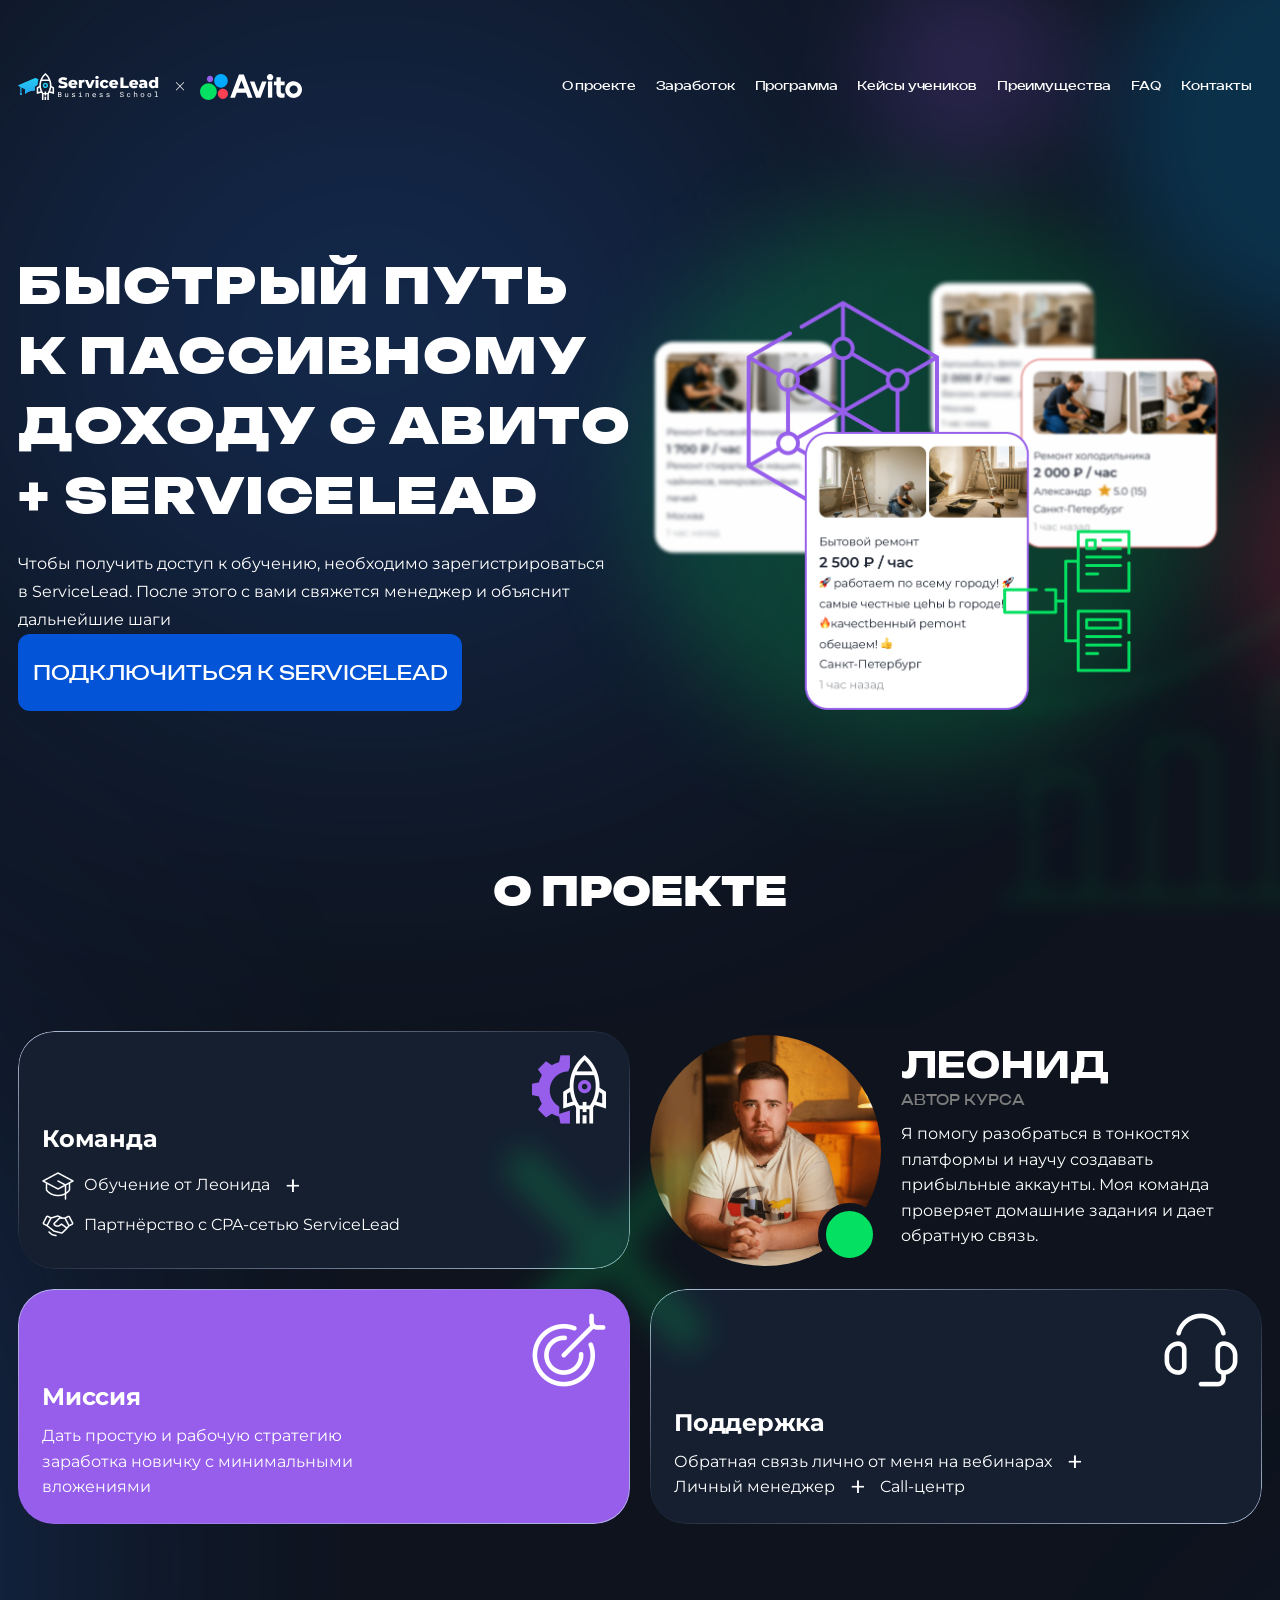
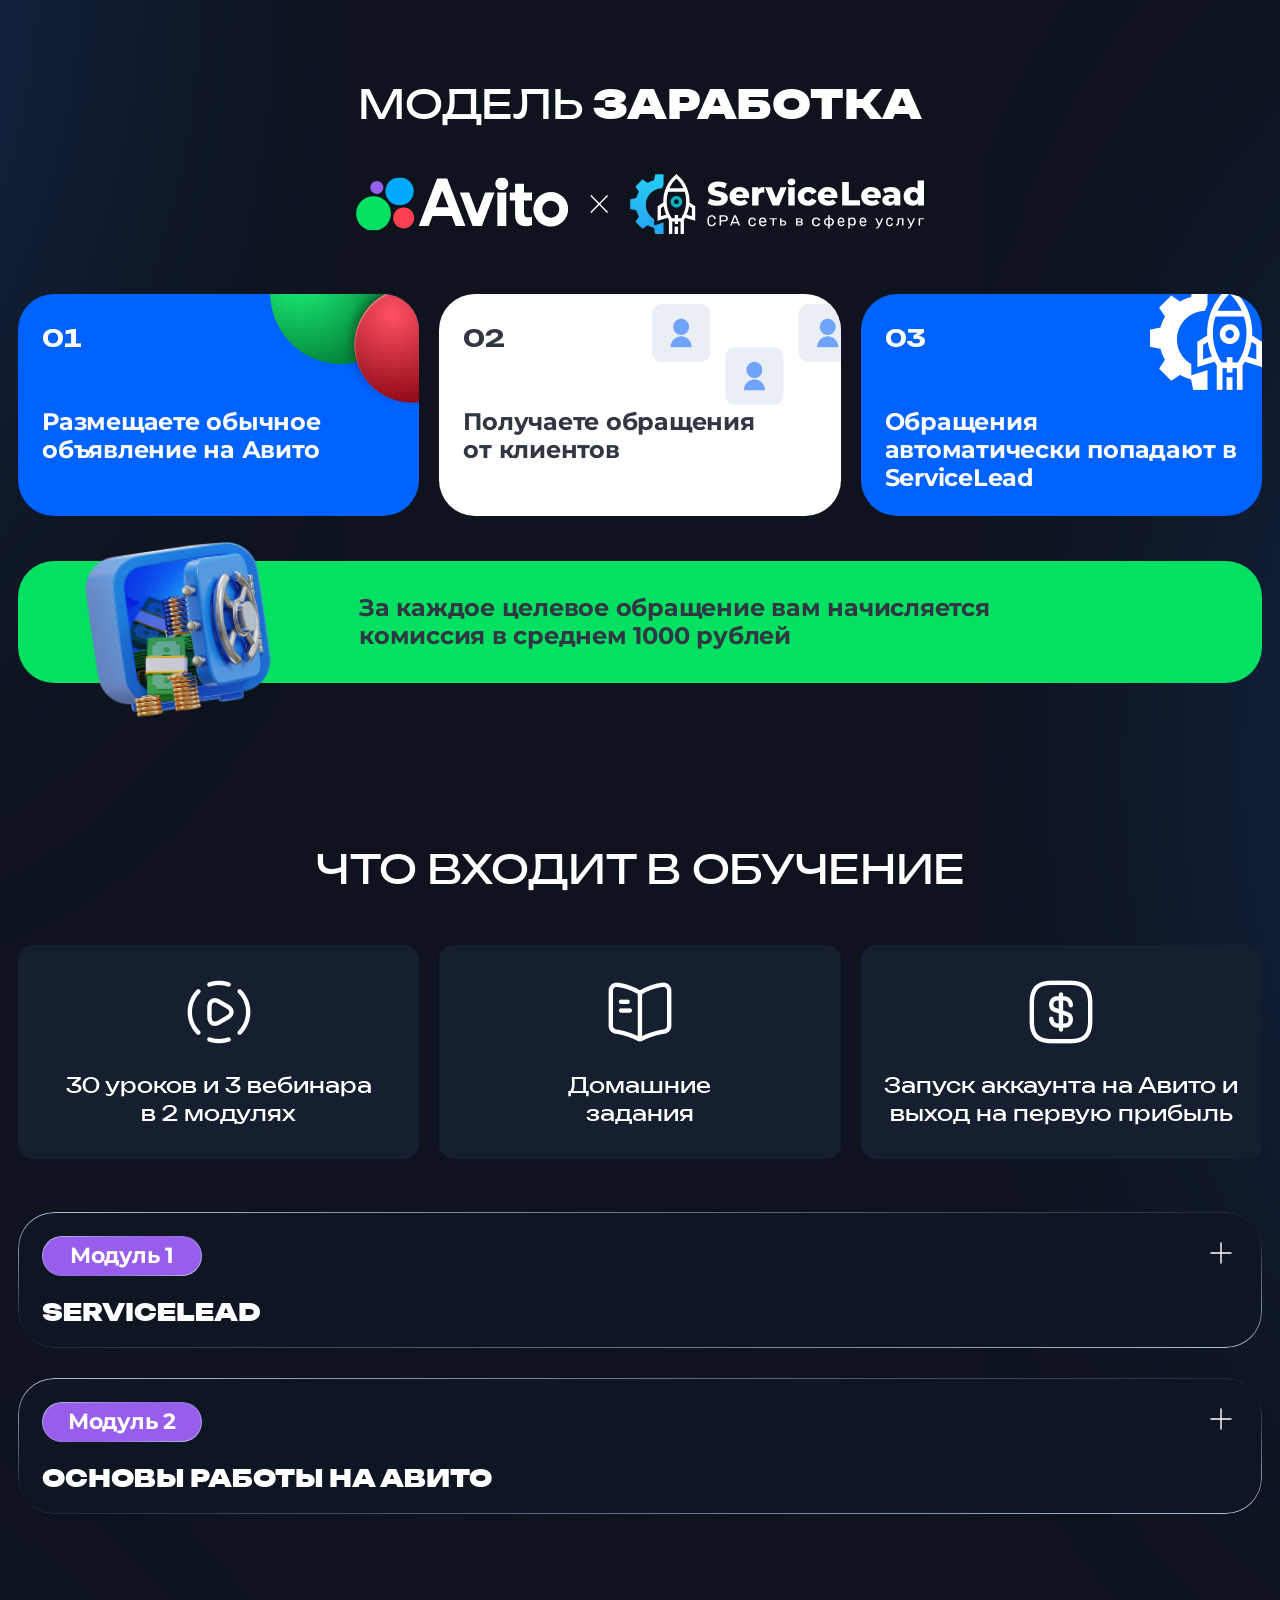
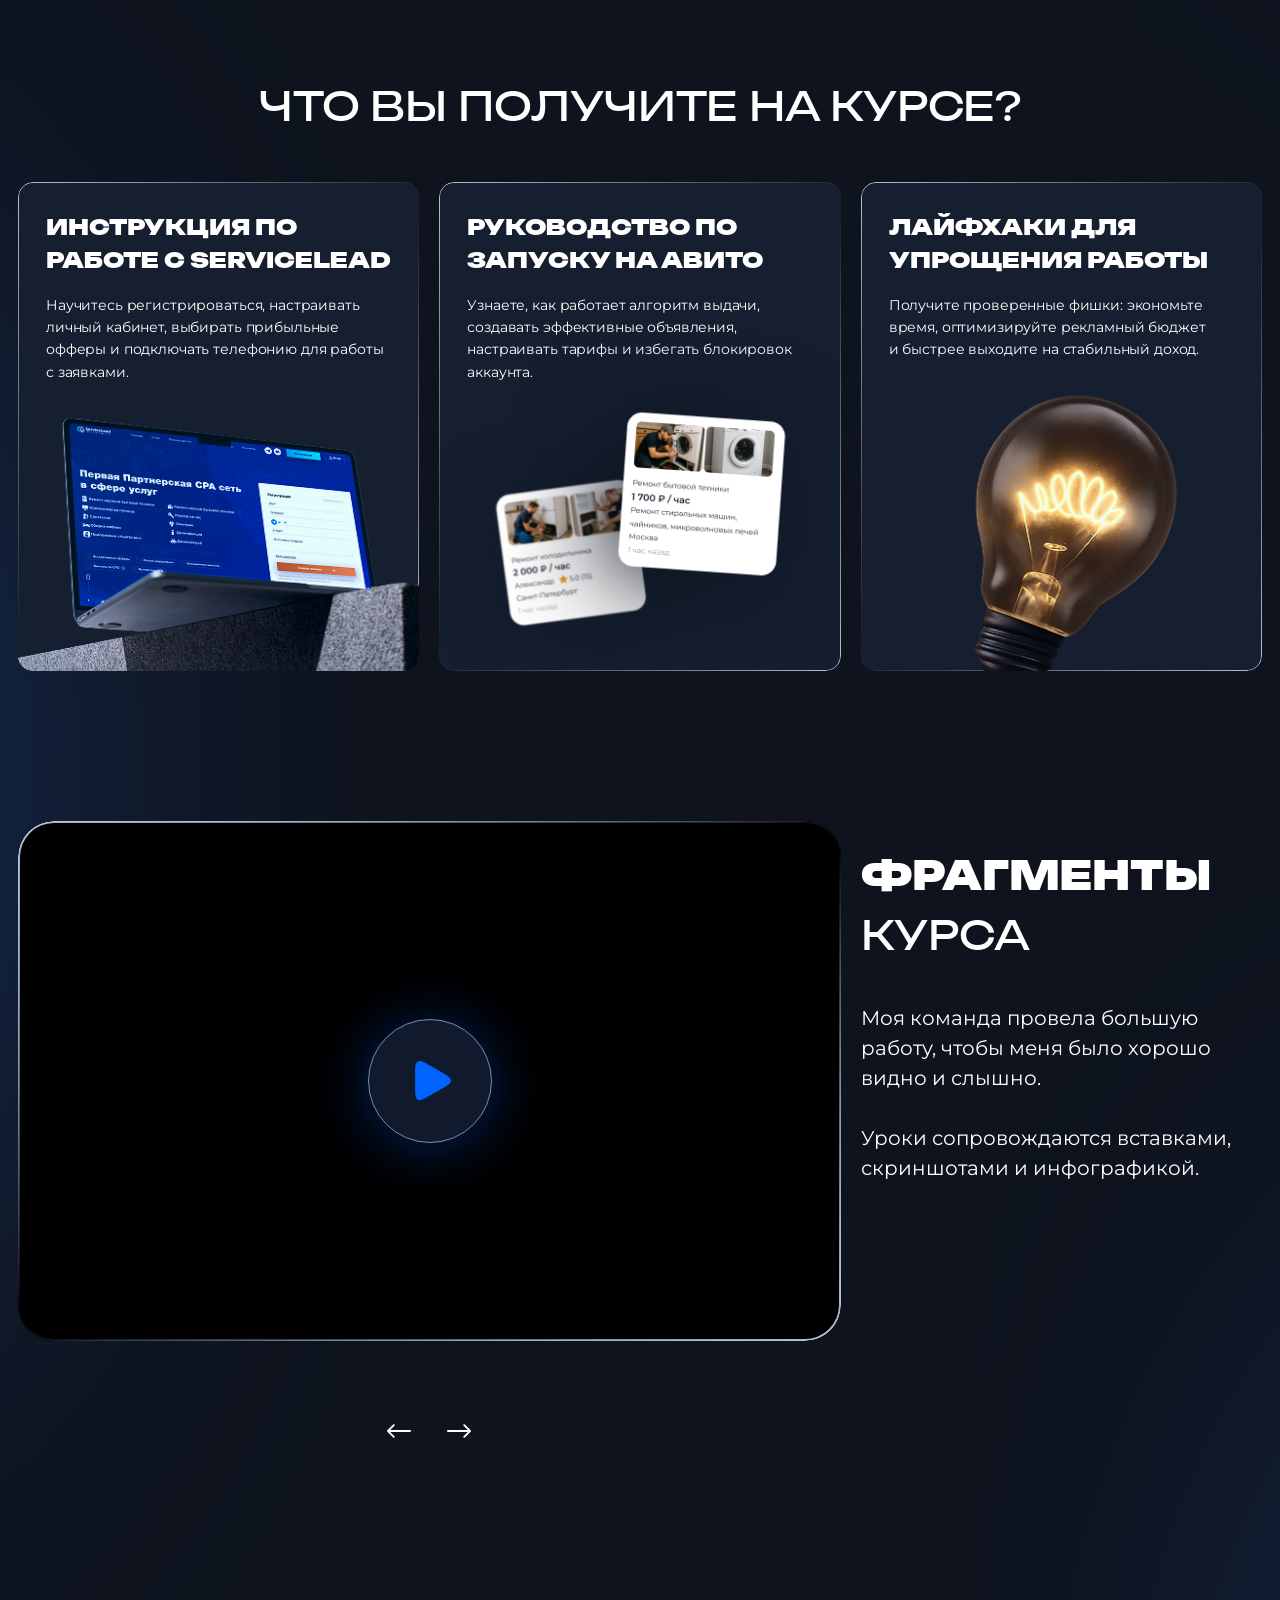
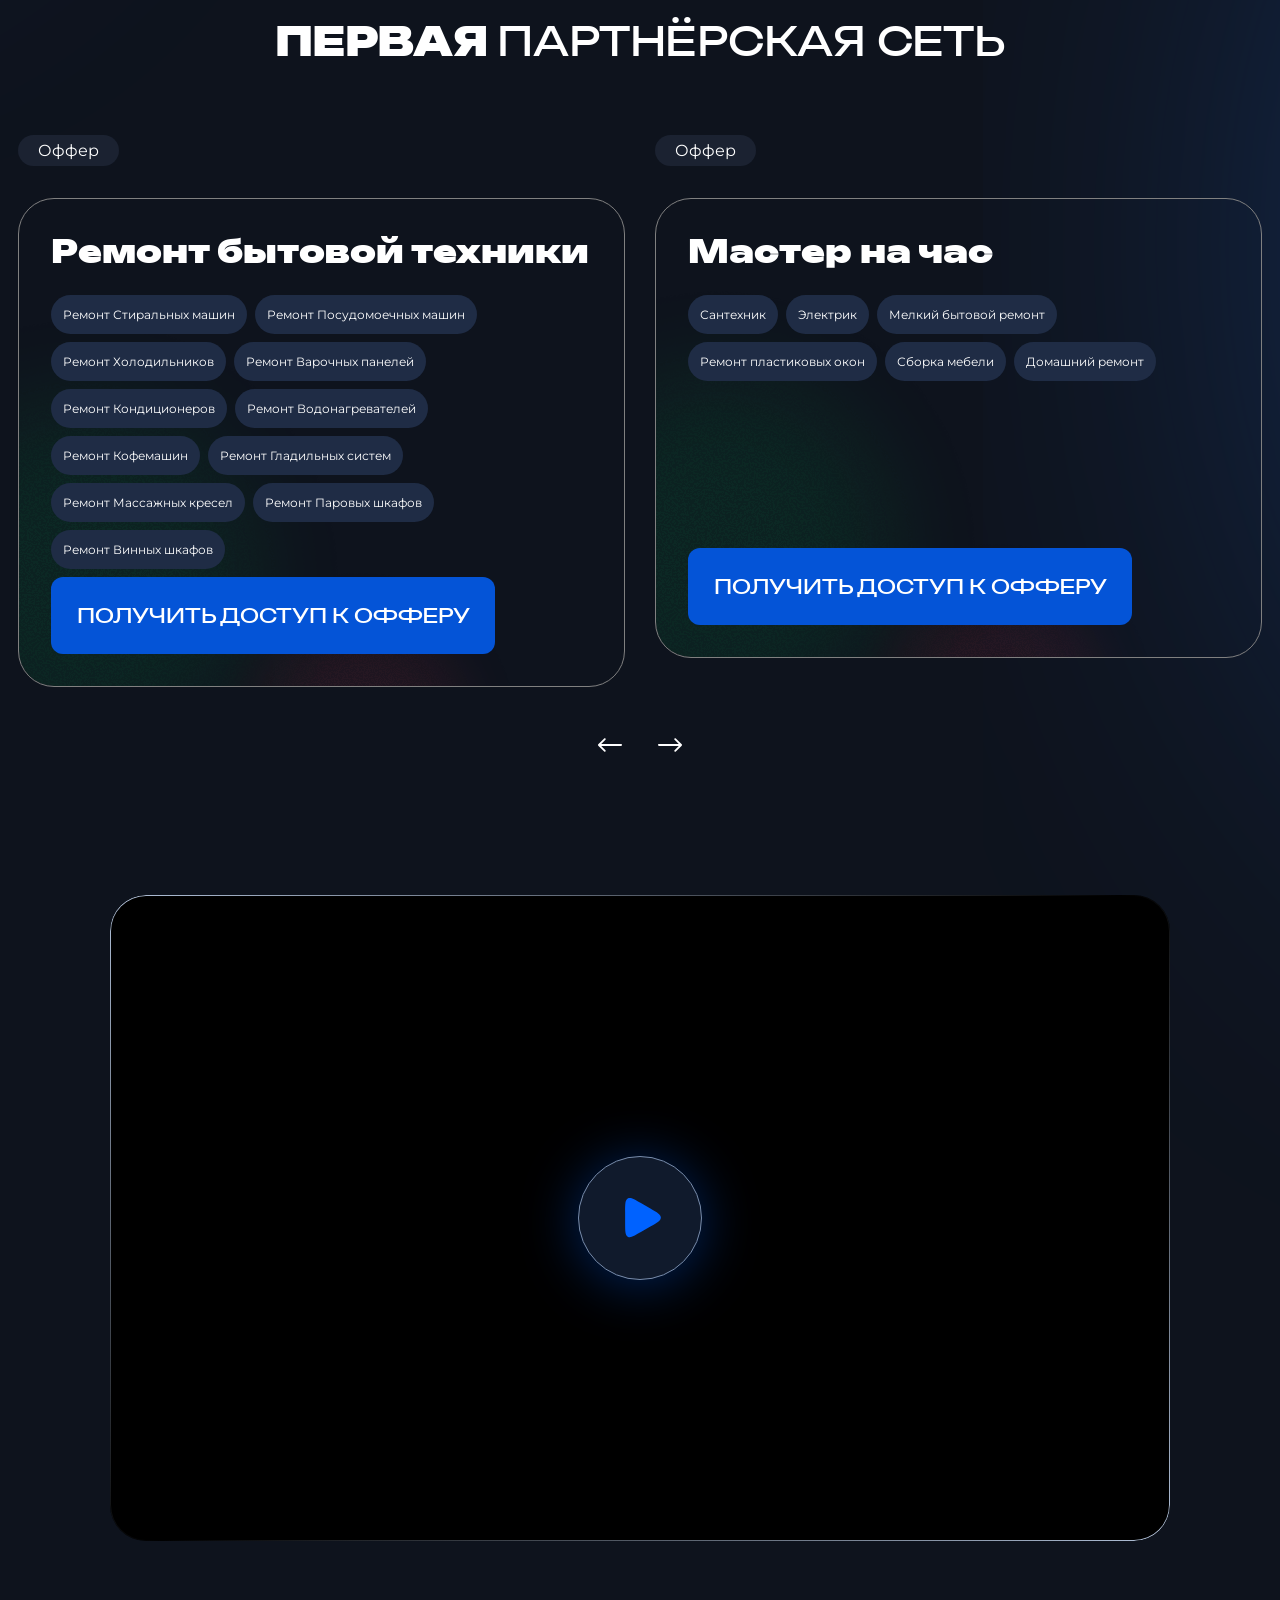
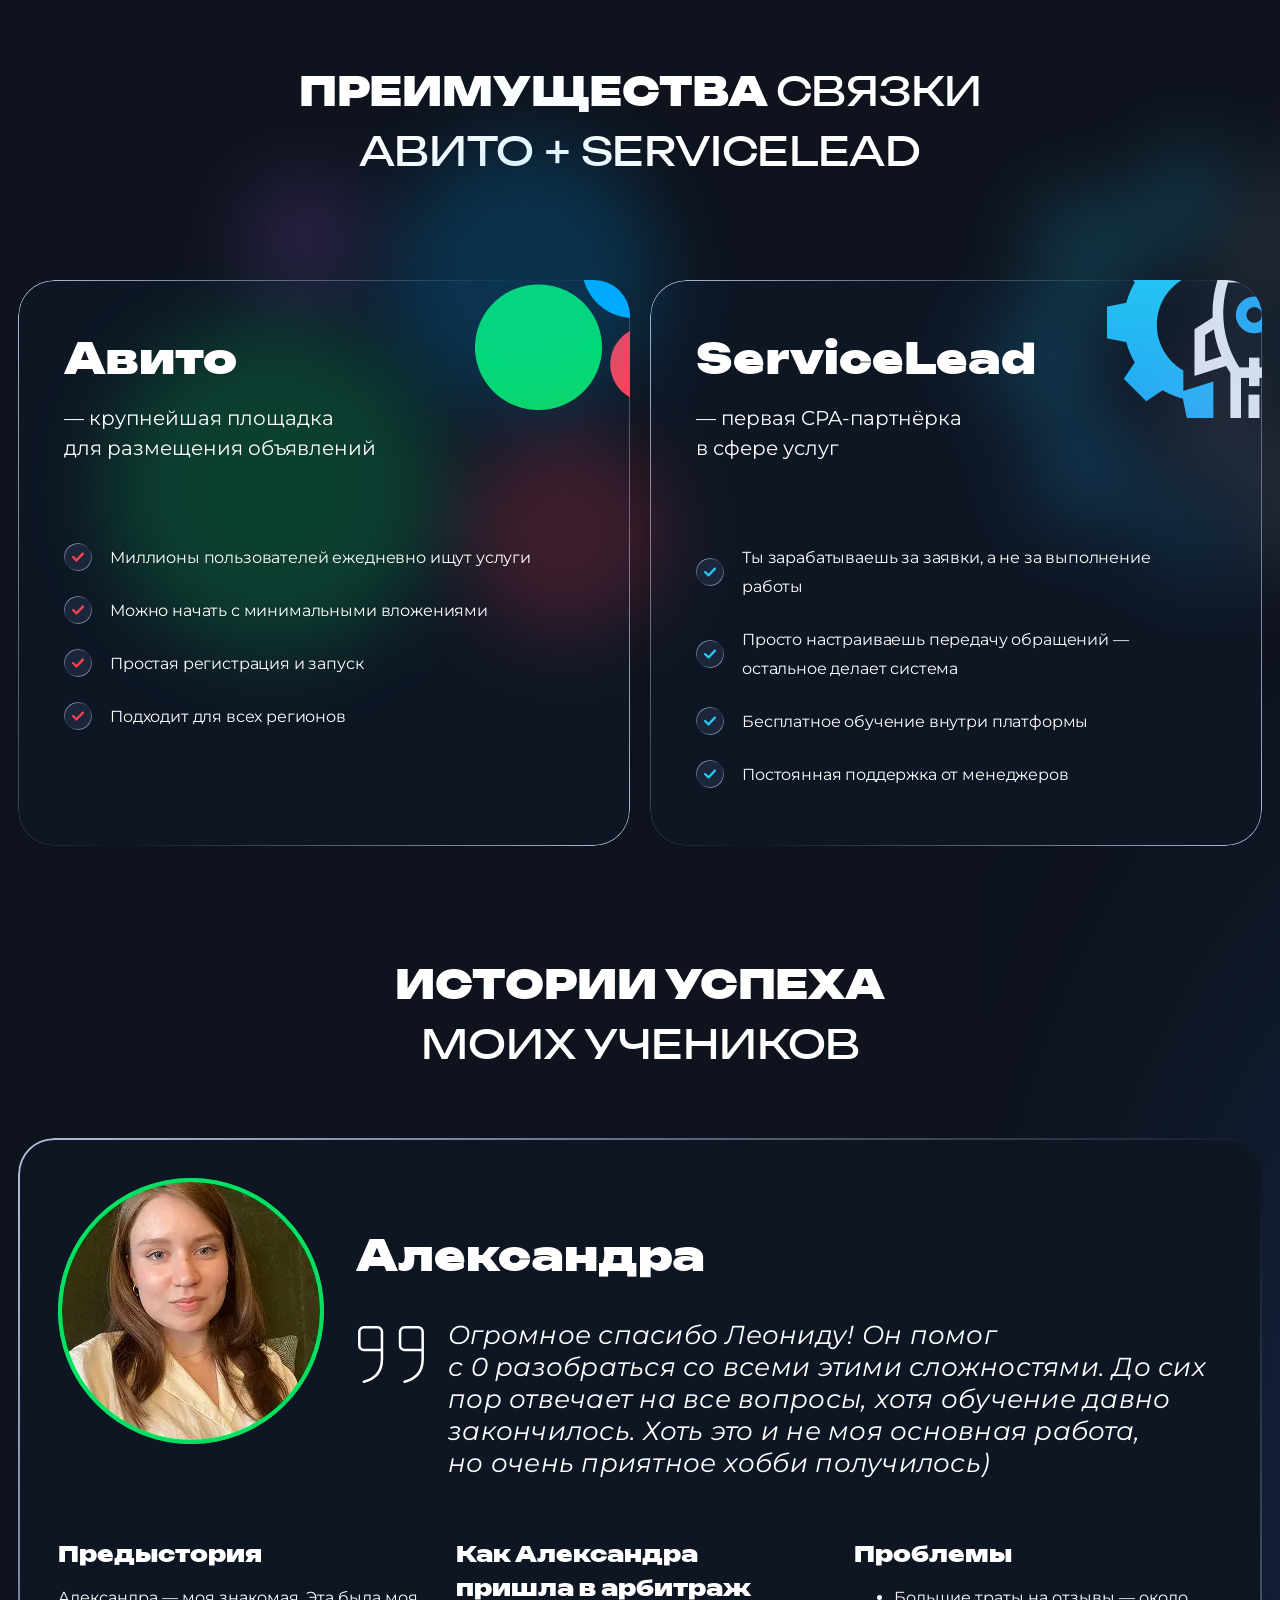
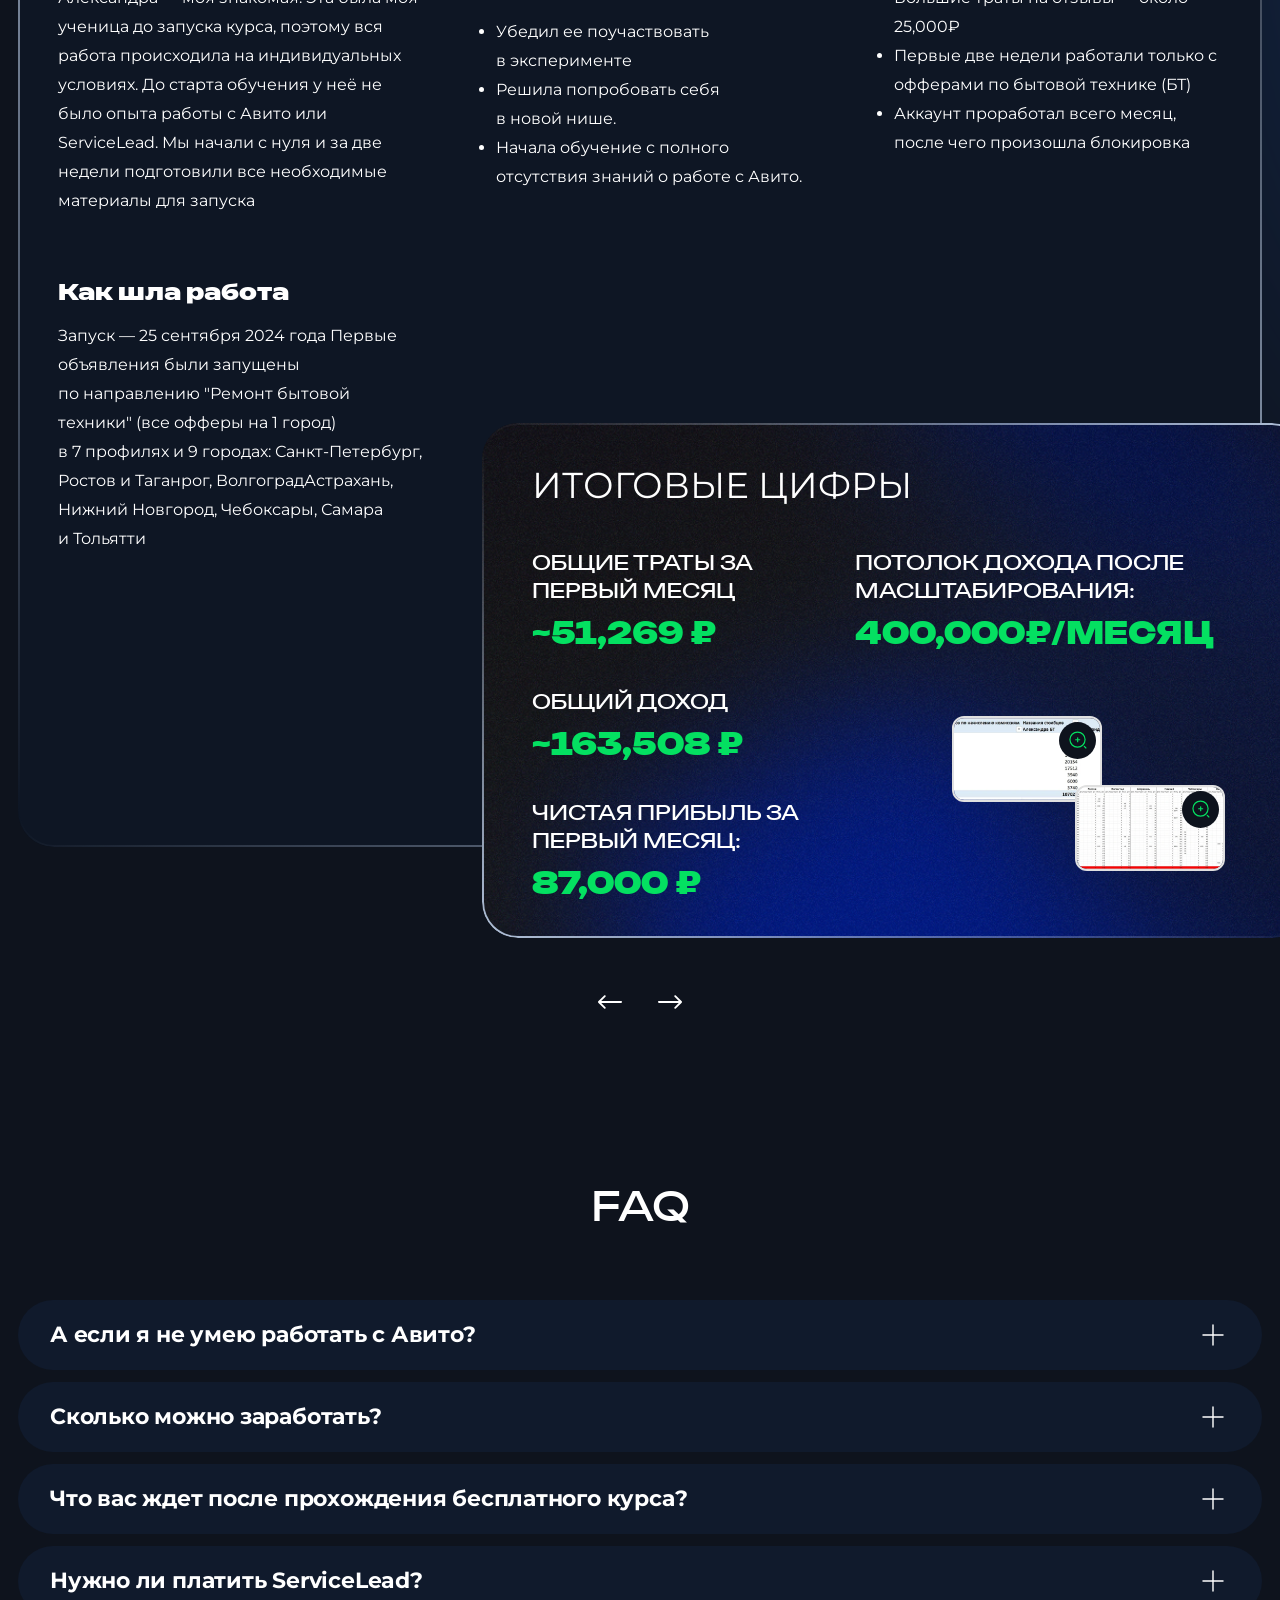
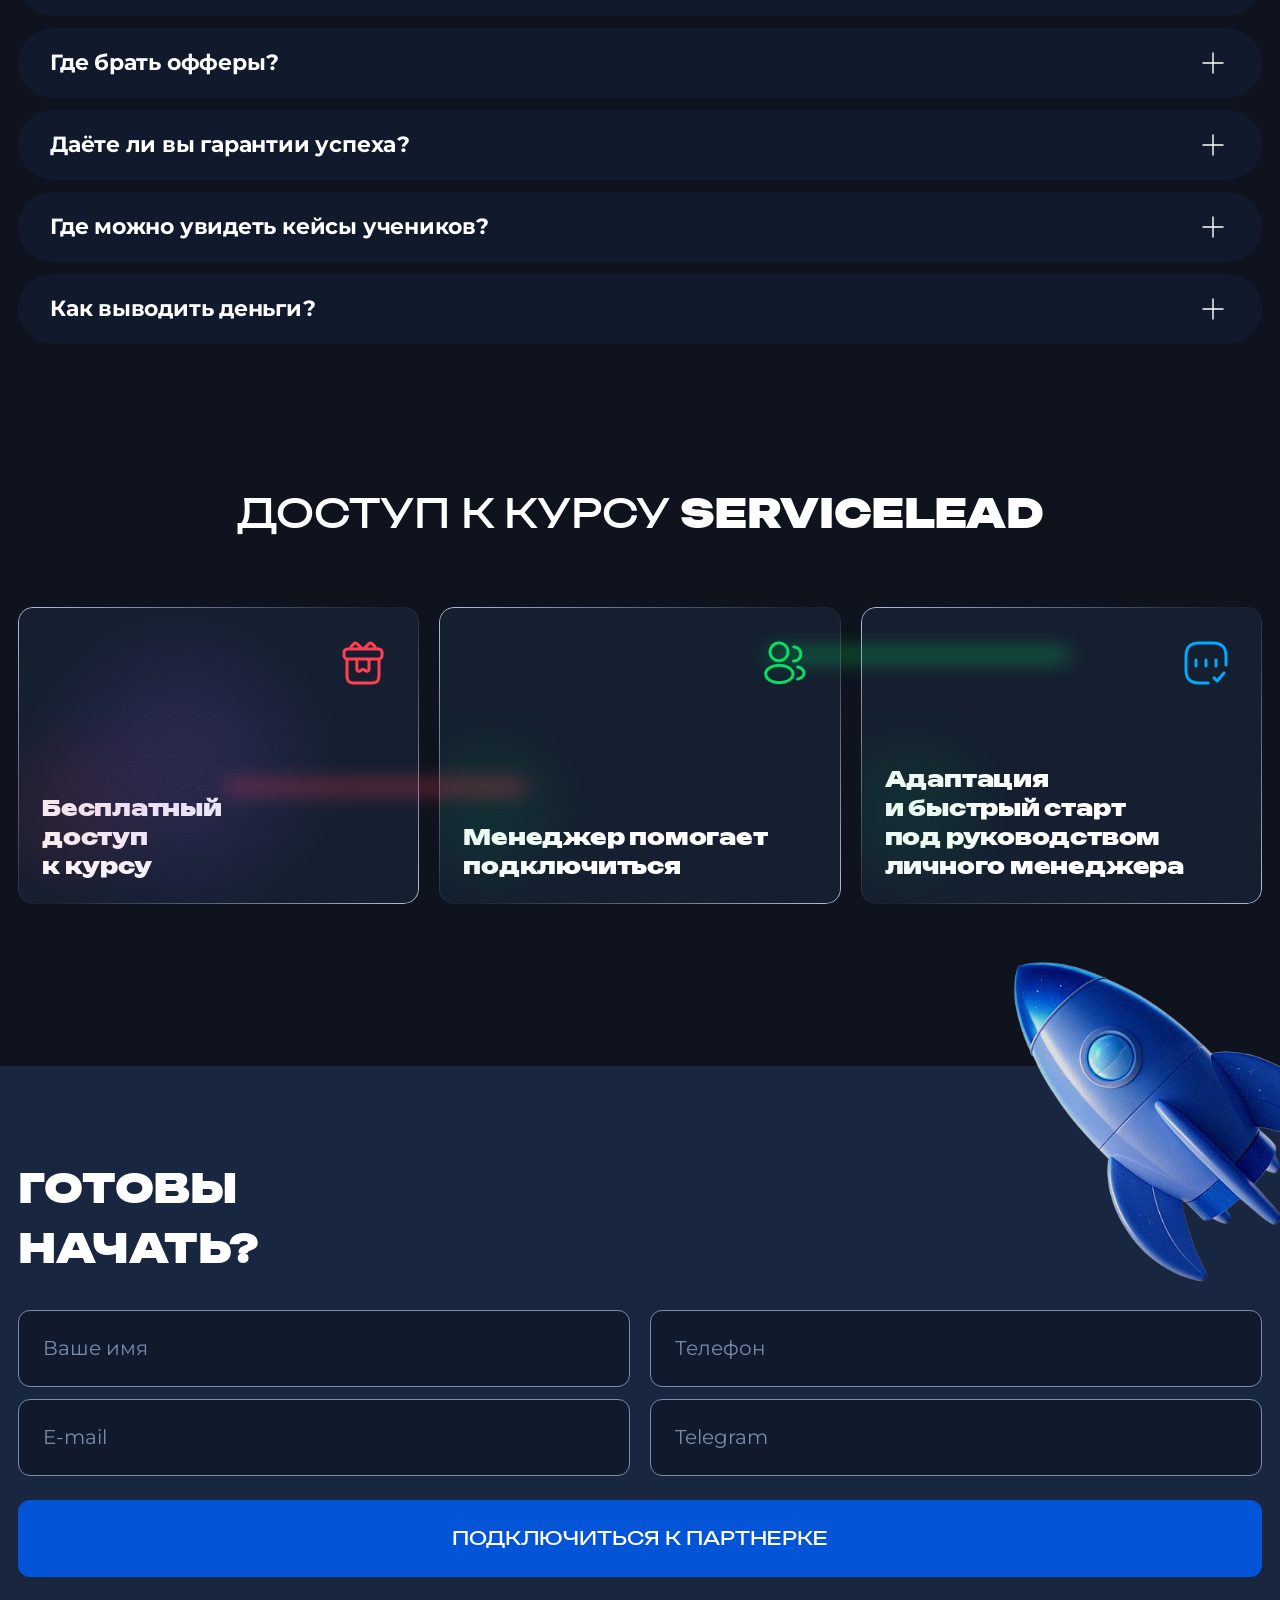
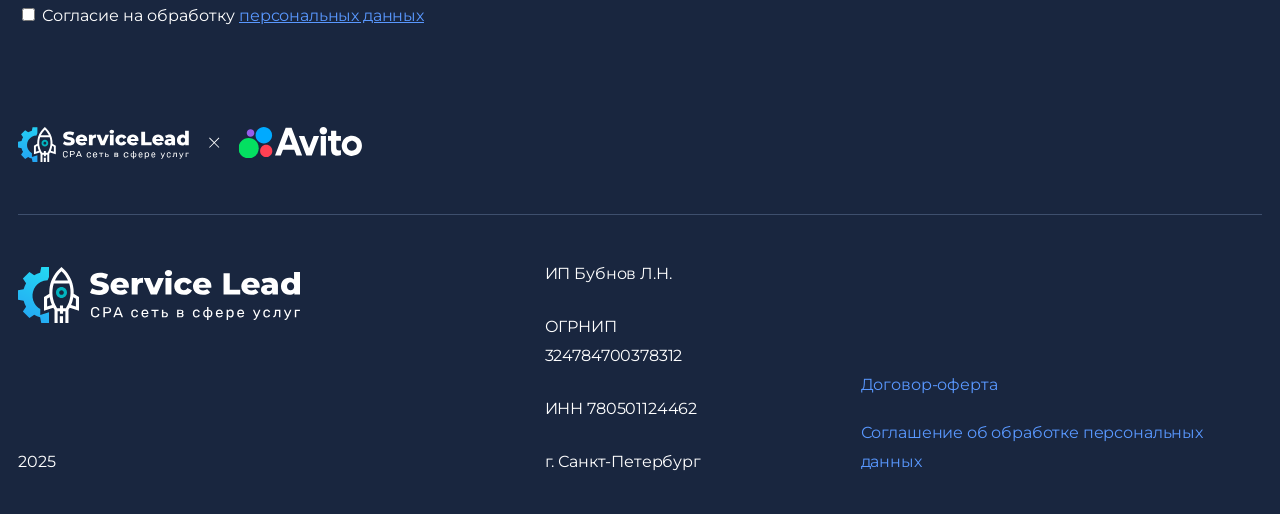
==== commit 2bd70ffa: "some" ====
--- a/index.html
+++ b/index.html
@@ -350,22 +350,11 @@
 						<div class="partner-item-type">
 							Оффер
 						</div>
-						<div class="partner-item-block">
+						<div class="partner-item-block empty-tags">
 							<div class="partner-item__title">
-								Ремонт бытовой техники
+								Ремонт телевизоров	
 							</div>
 							<div class="partner-item__tags">
-								<div class="partner-item__tag">Ремонт Стиральных машин</div>
-								<div class="partner-item__tag">Ремонт Посудомоечных машин</div>
-								<div class="partner-item__tag">Ремонт Холодильников</div>
-								<div class="partner-item__tag">Ремонт Варочных панелей</div>
-								<div class="partner-item__tag">Ремонт Кондиционеров</div>
-								<div class="partner-item__tag">Ремонт Водонагревателей</div>
-								<div class="partner-item__tag">Ремонт Кофемашин</div>
-								<div class="partner-item__tag">Ремонт Гладильных систем</div>
-								<div class="partner-item__tag">Ремонт Массажных кресел</div>
-								<div class="partner-item__tag">Ремонт Паровых шкафов</div>
-								<div class="partner-item__tag">Ремонт Винных шкафов</div>
 							</div>
 							<a class="button cost__item-btn" href="#contacts">Получить доступ к офферу</a>
 							<img class="partner-item__decor partner-item__decor-1" src="assets/images/partner/decor-ellipse-1-red.svg" alt="">
@@ -377,17 +366,12 @@
 						<div class="partner-item-type">
 							Оффер
 						</div>
-						<div class="partner-item-block">
+						<div class="partner-item-block empty-tags">
 							<div class="partner-item__title">
-								Мастер на час
+								Дезинсекция<br>
+								и&nbsp;дезинфекция
 							</div>
 							<div class="partner-item__tags">
-								<div class="partner-item__tag">Сантехник</div>
-								<div class="partner-item__tag">Электрик</div>
-								<div class="partner-item__tag">Мелкий бытовой ремонт</div>
-								<div class="partner-item__tag">Ремонт пластиковых окон</div>
-								<div class="partner-item__tag">Сборка мебели</div>
-								<div class="partner-item__tag">Домашний ремонт</div>
 							</div>
 							<a class="button cost__item-btn" href="#contacts">Получить доступ к офферу</a>
 							<img class="partner-item__decor partner-item__decor-1" src="assets/images/partner/decor-ellipse-1-red.svg" alt="">
@@ -395,21 +379,6 @@
 						</div>
 					</div>
 
-					<div class="partner-item swiper-slide">
-						<div class="partner-item-type">
-							Оффер
-						</div>
-						<div class="partner-item-block empty-tags">
-							<div class="partner-item__title">
-								Компьютерная помощь
-							</div>
-							<div class="partner-item__tags">
-							</div>
-							<a class="button cost__item-btn" href="#contacts">Получить доступ к офферу</a>
-							<img class="partner-item__decor partner-item__decor-1" src="assets/images/partner/decor-ellipse-1-red.svg" alt="">
-							<img class="partner-item__decor partner-item__decor-2" src="assets/images/partner/decor-ellipse-2-green.svg" alt="">
-						</div>
-					</div>
 				</div>
 			</div>
 
